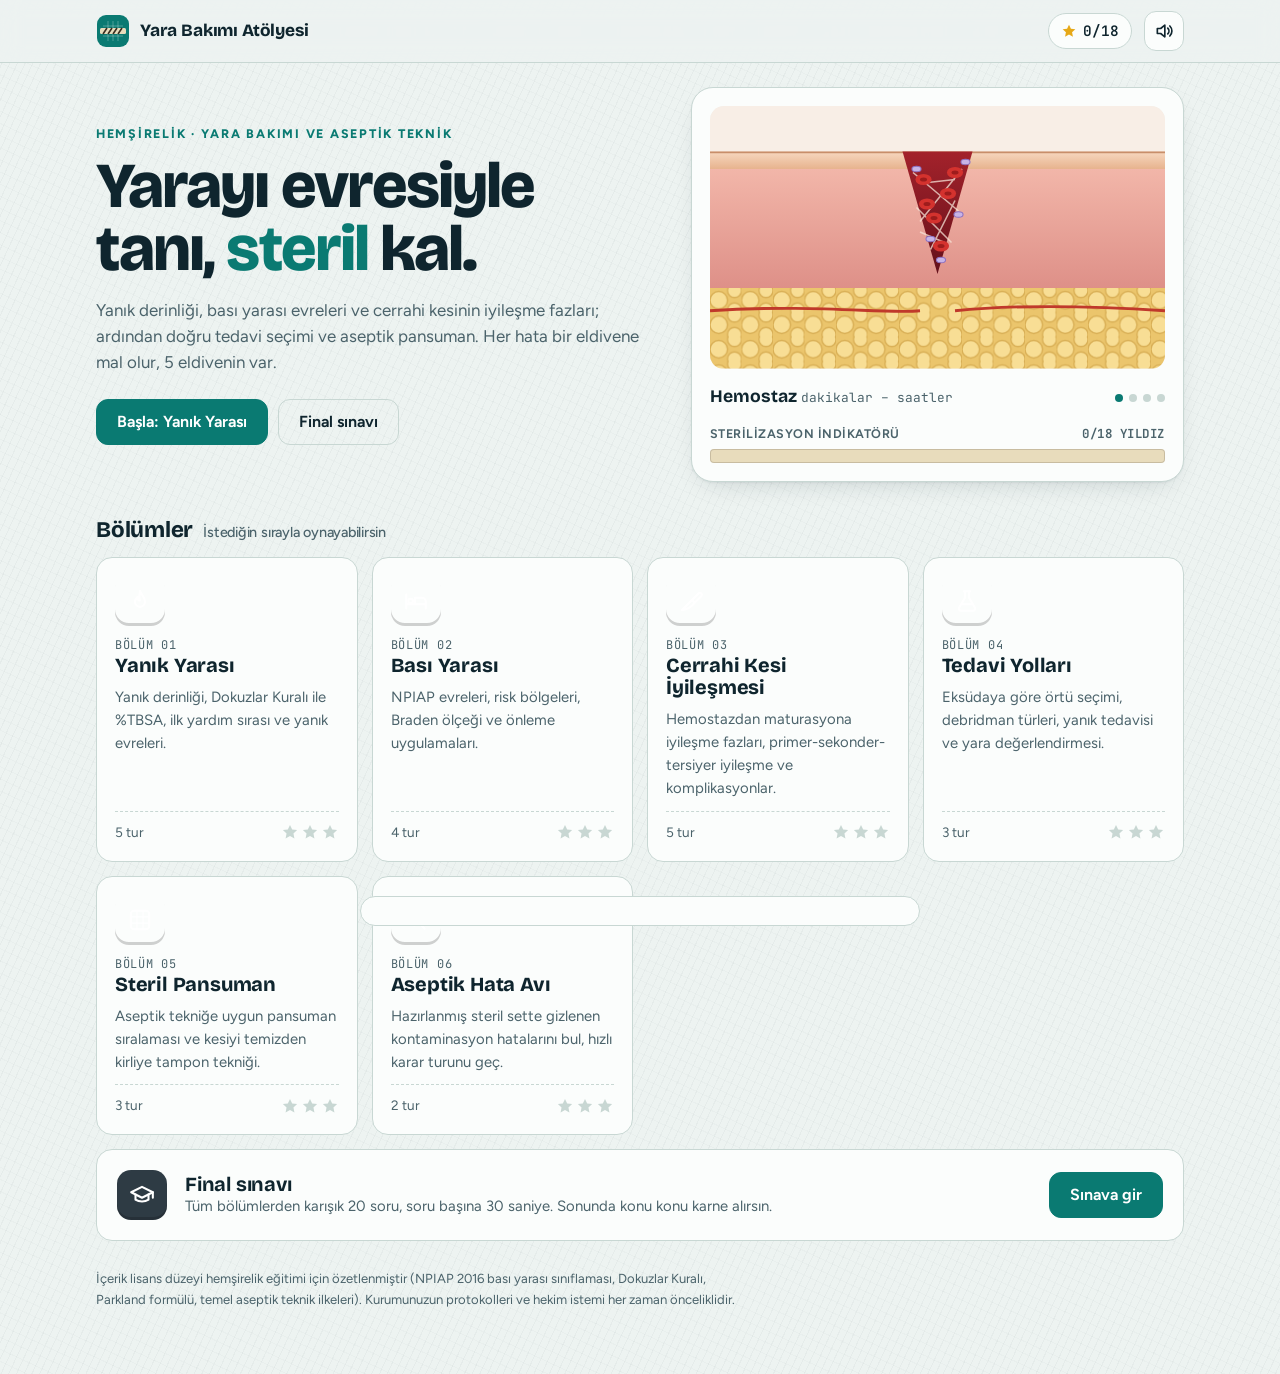
==== docs/index.html @ 8791f522 "Yara Bakımı Atölyesi v1: öğrenci eğitim oyunu Co-Authored-By: Claude Opus 5.5 <noreply@anthropic.com" ====
<!doctype html><html lang="tr"><head><meta charset="utf-8"><meta name="viewport" content="width=device-width,initial-scale=1,viewport-fit=cover">
<title>Yara Bakımı Atölyesi</title>
<meta name="claude:viewport-fit-sides" content="cover">
<meta name="description" content="Hemşirelik öğrencileri için yanık, bası yarası ve cerrahi kesi iyileşmesi, tedavi seçimi ve aseptik pansuman oyunu.">
<link rel="preconnect" href="https://fonts.googleapis.com">
<link rel="preconnect" href="https://fonts.gstatic.com" crossorigin>
<link rel="stylesheet" href="https://fonts.googleapis.com/css2?family=Bricolage+Grotesque:opsz,wght@12..96,500..800&family=Figtree:wght@400;500;600;700&family=JetBrains+Mono:wght@500;700&display=swap">
<style>
/* Yerleşim: steril örtü kâğıdı zemin; ilerleme = otoklav indikatör bandı (çizgiler sterilizasyonla koyulaşır).
   Menü = bölüm kartları ızgarası, oyun = tek sahne kartı + üstte HUD. */
:root{
  --paper:#EDF3F1; --paper-2:#E0E9E6; --card:#FBFDFC; --card-2:#F2F7F5;
  --ink:#0F252E; --ink-2:#4B636B; --line:#C8D7D3;
  --teal:#0A7A72; --teal-ink:#FFFFFF; --teal-soft:#D3EBE7;
  --tape:#E8DCBC; --tape-ink:#3A2E21;
  --wound:#C23E37; --wound-soft:#F8E0DD; --ok:#1F7F55; --ok-soft:#D7EFE3; --warn:#A86E07;
  --fig:#E3D2C5; --fig-line:#B39784;
  --shadow:0 1px 2px rgba(15,37,46,.06), 0 10px 28px -14px rgba(15,37,46,.22);
  --f-display:"Bricolage Grotesque","Segoe UI",system-ui,sans-serif;
  --f-body:"Figtree","Segoe UI",system-ui,sans-serif;
  --f-mono:"JetBrains Mono",ui-monospace,Consolas,monospace;
  --r:16px;
}
@media (prefers-color-scheme: dark){
  :root:not([data-theme="light"]){
    --paper:#0B161B; --paper-2:#0F1E24; --card:#13242B; --card-2:#182D35;
    --ink:#E4EFED; --ink-2:#97AFB0; --line:#273E45;
    --teal:#3CC0B1; --teal-ink:#05201C; --teal-soft:#123B38;
    --tape:#3B3427; --tape-ink:#EAD5A2;
    --wound:#F2675C; --wound-soft:#3A1F1E; --ok:#4FC98F; --ok-soft:#133429; --warn:#E9B14C;
    --fig:#3A4C52; --fig-line:#62797F;
    --shadow:0 1px 2px rgba(0,0,0,.3), 0 12px 30px -14px rgba(0,0,0,.65);
    color-scheme:dark;
  }
}
:root[data-theme="dark"]{
  --paper:#0B161B; --paper-2:#0F1E24; --card:#13242B; --card-2:#182D35;
  --ink:#E4EFED; --ink-2:#97AFB0; --line:#273E45;
  --teal:#3CC0B1; --teal-ink:#05201C; --teal-soft:#123B38;
  --tape:#3B3427; --tape-ink:#EAD5A2;
  --wound:#F2675C; --wound-soft:#3A1F1E; --ok:#4FC98F; --ok-soft:#133429; --warn:#E9B14C;
  --fig:#3A4C52; --fig-line:#62797F;
  --shadow:0 1px 2px rgba(0,0,0,.3), 0 12px 30px -14px rgba(0,0,0,.65);
  color-scheme:dark;
}
*,*::before,*::after{box-sizing:border-box}
html,body{min-height:100%}
body{
  margin:0; background:var(--paper); color:var(--ink);
  font:16px/1.55 var(--f-body);
  background-image:
    repeating-linear-gradient(115deg, color-mix(in oklab, var(--ink) 3.5%, transparent) 0 1px, transparent 1px 7px),
    repeating-linear-gradient(25deg, color-mix(in oklab, var(--ink) 2%, transparent) 0 1px, transparent 1px 11px);
  -webkit-font-smoothing:antialiased;
}
button{font:inherit;color:inherit}
:focus-visible{outline:3px solid var(--teal);outline-offset:2px;border-radius:8px}
h1,h2,h3{font-family:var(--f-display);text-wrap:balance;margin:0;line-height:1.1;letter-spacing:-.01em}
p{margin:0}
.mono{font-family:var(--f-mono);font-variant-numeric:tabular-nums}

/* ---------- üst çubuk ---------- */
.appbar{
  position:sticky; top:env(safe-area-inset-top,0px); z-index:50;
  background:color-mix(in oklab, var(--paper) 86%, transparent);
  backdrop-filter:blur(10px); -webkit-backdrop-filter:blur(10px);
  border-bottom:1px solid var(--line);
}
.appbar-in{max-width:1120px;margin:0 auto;display:flex;align-items:center;gap:12px;
  padding-block:10px;padding-left:max(16px,env(safe-area-inset-left,0px));padding-right:max(16px,env(safe-area-inset-right,0px))}
.brand{display:flex;align-items:center;gap:10px;background:none;border:0;cursor:pointer;padding:4px;margin-left:-4px}
.brand-mark{width:34px;height:34px;flex:none}
.brand b{white-space:nowrap;text-align:left;font-family:var(--f-display);font-size:1.08rem;font-weight:750;letter-spacing:-.01em}
.bar-sp{flex:1}
.pill{display:inline-flex;align-items:center;gap:6px;padding:6px 12px;border-radius:999px;background:var(--card);border:1px solid var(--line);font-weight:600;font-size:.9rem}
.pill svg{width:16px;height:16px}
.icon-btn{width:40px;height:40px;border-radius:12px;border:1px solid var(--line);background:var(--card);display:grid;place-items:center;cursor:pointer}
.icon-btn svg{width:20px;height:20px}
.icon-btn:hover{border-color:var(--teal)}

.wrap{max-width:1120px;margin:0 auto;padding-block:24px 64px;
  padding-left:max(16px,env(safe-area-inset-left,0px));padding-right:max(16px,env(safe-area-inset-right,0px))}
.enter{animation:enter .45s cubic-bezier(.2,.8,.2,1)}
@keyframes enter{from{opacity:.001;transform:translateY(10px)}to{opacity:1;transform:none}}

/* ---------- butonlar ---------- */
.btn{display:inline-flex;align-items:center;justify-content:center;gap:8px;min-height:46px;padding:0 20px;border-radius:12px;border:1px solid var(--line);
  background:var(--card);font-weight:650;cursor:pointer;transition:transform .15s, box-shadow .15s, background .15s;text-decoration:none}
.btn:hover{transform:translateY(-1px);box-shadow:var(--shadow)}
.btn:active{transform:translateY(1px)}
.btn.primary{background:var(--teal);border-color:var(--teal);color:var(--teal-ink)}
.btn.ghost{background:transparent}
.btn.small{min-height:36px;padding:0 14px;font-size:.9rem;border-radius:10px}
.btn[disabled]{opacity:.5;cursor:not-allowed;transform:none;box-shadow:none}

/* ---------- indikatör bant ---------- */
.tape{position:relative;height:14px;border-radius:4px;background:var(--tape);overflow:hidden;
  box-shadow:inset 0 0 0 1px color-mix(in oklab, var(--tape-ink) 18%, transparent)}
.tape>i{position:absolute;inset:0 auto 0 0;width:var(--p,0%);transition:width .6s cubic-bezier(.2,.8,.2,1);
  background:repeating-linear-gradient(-45deg,var(--tape-ink) 0 5px,transparent 5px 13px),var(--tape)}
.tape-label{display:flex;justify-content:space-between;gap:12px;font-size:.78rem;color:var(--ink-2);margin-bottom:6px;letter-spacing:.04em;text-transform:uppercase;font-weight:650}

/* ---------- menü ---------- */
.hero{display:grid;grid-template-columns:minmax(0,1.15fr) minmax(0,1fr);gap:28px;align-items:center;margin-bottom:36px}
.eyebrow{font-size:.78rem;letter-spacing:.14em;text-transform:uppercase;color:var(--teal);font-weight:750;margin-bottom:12px}
.hero h1{font-size:clamp(2.3rem,5.6vw,4rem);font-weight:800;letter-spacing:-.03em;line-height:.98}
.hero h1 em{font-style:normal;color:var(--teal)}
.lede{margin-top:16px;max-width:52ch;color:var(--ink-2);font-size:1.06rem}
.hero-cta{display:flex;flex-wrap:wrap;gap:10px;margin-top:24px}
.hero-panel{background:var(--card);border:1px solid var(--line);border-radius:22px;padding:18px;box-shadow:var(--shadow);display:grid;gap:14px;min-width:0}
.hero-art{position:relative;aspect-ratio:260/150;max-width:100%;border-radius:14px;overflow:hidden;background:var(--card-2)}
.hero-art svg{position:absolute;inset:0;width:100%;height:100%;transition:opacity .8s}
.hero-cap{display:flex;justify-content:space-between;align-items:baseline;gap:10px;font-size:.92rem}
.hero-cap b{font-family:var(--f-display);font-size:1.1rem}
.hero-cap span{color:var(--ink-2);font-family:var(--f-mono);font-size:.8rem}
.phase-dots{display:flex;gap:6px}
.phase-dots i{width:8px;height:8px;border-radius:50%;background:var(--line);transition:background .3s}
.phase-dots i.on{background:var(--teal)}

.sec-title{font-size:1.4rem;font-weight:750;margin:6px 0 14px;display:flex;align-items:baseline;gap:10px}
.sec-title small{font:500 .9rem var(--f-body);color:var(--ink-2)}
.levels{display:grid;grid-template-columns:repeat(auto-fill,minmax(260px,1fr));gap:14px}
.lvl{position:relative;text-align:left;display:grid;grid-template-rows:auto auto 1fr auto;gap:10px;padding:18px;border-radius:var(--r);
  background:var(--card);border:1px solid var(--line);cursor:pointer;transition:transform .2s, box-shadow .2s, border-color .2s;min-width:0}
.lvl:hover{transform:translateY(-3px);box-shadow:var(--shadow);border-color:color-mix(in oklab,var(--c) 55%,var(--line))}
.lvl-top{display:flex;align-items:center;justify-content:space-between;gap:10px}
.lvl-ic{width:50px;height:50px;border-radius:14px;background:var(--c);display:grid;place-items:center;color:#fff;
  box-shadow:inset 0 -3px 0 rgba(0,0,0,.18)}
.lvl-ic svg{width:26px;height:26px}
.lvl-num{font-family:var(--f-mono);font-size:.75rem;color:var(--ink-2);letter-spacing:.06em}
.lvl h3{font-size:1.25rem;font-weight:750}
.lvl p{color:var(--ink-2);font-size:.93rem}
.lvl-foot{display:flex;align-items:center;justify-content:space-between;gap:8px;padding-top:10px;border-top:1px dashed var(--line);font-size:.85rem;color:var(--ink-2)}
.stars{display:inline-flex;gap:2px}
.stars svg{width:18px;height:18px}
.star-on{fill:#E6A817}
.star-off{fill:var(--line)}
.done-tag{position:absolute;top:14px;right:14px;font-size:.7rem;font-weight:750;letter-spacing:.08em;text-transform:uppercase;color:var(--ok);background:var(--ok-soft);padding:3px 8px;border-radius:999px}
.final-card{margin-top:14px;display:grid;grid-template-columns:auto minmax(0,1fr) auto;gap:18px;align-items:center;padding:20px;border-radius:var(--r);
  background:var(--card);border:1px solid var(--line)}
.final-card h3{font-size:1.25rem}
.final-card p{color:var(--ink-2);font-size:.93rem}
.final-card .lvl-ic{--c:#2E3B44}
.foot-note{margin-top:28px;font-size:.82rem;color:var(--ink-2);max-width:80ch}

/* ---------- hatırlatma ---------- */
.intro-head{display:flex;gap:16px;align-items:center;margin-bottom:18px;flex-wrap:wrap}
.intro-head h1{font-size:clamp(1.8rem,4vw,2.6rem);font-weight:800;letter-spacing:-.02em}
.intro-head p{color:var(--ink-2)}
.refs{display:grid;grid-template-columns:repeat(auto-fill,minmax(280px,1fr));gap:14px}
.ref{background:var(--card);border:1px solid var(--line);border-radius:var(--r);padding:18px;min-width:0}
.ref h3{font-size:1.08rem;margin-bottom:10px}
.ref ul{margin:0;padding-left:18px;display:grid;gap:6px;font-size:.93rem}
.ref li::marker{color:var(--teal)}
.ref b{font-weight:700}
.ref-art{margin:-4px -4px 10px;border-radius:10px;background:var(--card-2);overflow:hidden}
.ref-art svg{display:block;width:100%;height:auto}
.sticky-cta{position:sticky;bottom:0;margin-top:20px;padding-block:14px calc(14px + env(safe-area-inset-bottom,0px));
  background:linear-gradient(transparent,var(--paper) 30%);display:flex;justify-content:flex-end;gap:10px;flex-wrap:wrap}

/* ---------- oyun HUD ---------- */
.play-head{display:grid;grid-template-columns:auto minmax(0,1fr) auto auto;gap:14px;align-items:center;margin-bottom:12px}
.ph-title{min-width:0}
.ph-title small{display:block;font-size:.78rem;color:var(--ink-2);font-weight:650;letter-spacing:.06em;text-transform:uppercase}
.ph-title b{font-family:var(--f-display);font-size:1.15rem;display:block;white-space:nowrap;overflow:hidden;text-overflow:ellipsis}
.lives{display:flex;gap:2px}
.lives svg{width:24px;height:24px;transition:transform .3s, opacity .3s}
.glove{fill:var(--teal-soft);stroke:var(--teal);stroke-width:1.4}
.lives .lost{opacity:.3;transform:scale(.8) rotate(-12deg)}
.lives .lost .glove{fill:var(--wound-soft);stroke:var(--wound)}
.lives.hit{animation:shake .45s}
.score{font-family:var(--f-mono);font-weight:700;font-size:1.05rem;background:var(--card);border:1px solid var(--line);border-radius:10px;padding:6px 10px;min-width:72px;text-align:right}
.streak{font-size:.72rem;color:var(--warn);font-weight:700;display:block;text-align:right;min-height:1em}

.stage{margin-top:14px;background:var(--card);border:1px solid var(--line);border-radius:22px;padding:clamp(16px,3vw,28px);box-shadow:var(--shadow);min-width:0}
.stage-h{display:flex;align-items:flex-start;justify-content:space-between;gap:12px;flex-wrap:wrap;margin-bottom:6px}
.stage h2{font-size:clamp(1.3rem,3vw,1.75rem);font-weight:750}
.round-type{font-size:.72rem;font-weight:750;letter-spacing:.1em;text-transform:uppercase;color:var(--teal);background:var(--teal-soft);padding:4px 10px;border-radius:999px;white-space:nowrap}
.prompt{color:var(--ink-2);margin-bottom:16px;max-width:70ch}
.how{font-size:.85rem;color:var(--ink-2);margin-bottom:12px;display:flex;align-items:center;gap:8px}
.how svg{width:16px;height:16px;flex:none}

/* eşleştirme */
.chip-tray{display:flex;flex-wrap:wrap;gap:8px;margin-bottom:18px;padding:12px;border-radius:14px;background:var(--card-2);border:1px dashed var(--line);min-height:62px}
.chip{touch-action:none;user-select:none;-webkit-user-select:none;cursor:grab;border:1.5px solid var(--line);background:var(--card);border-radius:999px;padding:9px 16px;font-weight:650;font-size:.95rem;
  box-shadow:0 2px 0 var(--line);transition:transform .15s,border-color .15s,box-shadow .15s}
.chip:hover{border-color:var(--teal)}
.chip.sel{border-color:var(--teal);background:var(--teal-soft);transform:translateY(-2px);box-shadow:0 4px 0 var(--teal)}
.chip.dragging{opacity:.35}
.drag-ghost{position:fixed;left:0;top:0;z-index:1000;pointer-events:none;box-shadow:0 18px 40px -12px rgba(0,0,0,.45)!important;opacity:.96}
.targets{display:grid;grid-template-columns:repeat(auto-fill,minmax(220px,1fr));gap:12px}
.targets.timeline{grid-template-columns:repeat(4,minmax(0,1fr));position:relative}
.target{position:relative;border:1.5px solid var(--line);border-radius:14px;background:var(--card-2);padding:10px;display:grid;gap:8px;align-content:start;transition:border-color .2s, box-shadow .2s, transform .2s;cursor:pointer;min-width:0}
.picking .target:not(.done){border-style:dashed;border-color:color-mix(in oklab,var(--teal) 60%,var(--line))}
.target.hover{border-color:var(--teal);box-shadow:0 0 0 4px var(--teal-soft);transform:scale(1.01)}
.target.done{border-color:var(--ok);background:color-mix(in oklab,var(--ok-soft) 55%,var(--card-2));cursor:default}
.t-art{border-radius:10px;overflow:hidden;background:var(--card)}
.t-art svg{display:block;width:100%;height:auto}
.t-time{font-family:var(--f-mono);font-size:.78rem;font-weight:700;color:var(--teal)}
.t-cap{font-size:.9rem;font-weight:600;line-height:1.35}
.slot{min-height:42px;border:1.5px dashed var(--line);border-radius:10px;display:grid;place-items:center;padding:6px;text-align:center}
.slot-ph{font-size:.8rem;color:var(--ink-2)}
.slot-fill{font-weight:750;color:var(--ok);animation:pop .4s}
.target.done .slot{border-style:solid;border-color:var(--ok);background:var(--card)}
.t-reveal{font-size:.83rem;color:var(--ink-2);animation:enter .4s}

/* sıralama */
.order-grid{display:grid;grid-template-columns:minmax(0,1fr) minmax(0,1fr);gap:20px;align-items:start}
.col-h{font-size:.8rem;letter-spacing:.1em;text-transform:uppercase;color:var(--ink-2);margin-bottom:10px;font-family:var(--f-body);font-weight:750;display:flex;justify-content:space-between}
.pool{display:grid;gap:8px}
.step{touch-action:none;user-select:none;-webkit-user-select:none;text-align:left;display:flex;gap:10px;align-items:center;padding:11px 14px;border-radius:12px;border:1.5px solid var(--line);
  background:var(--card-2);cursor:grab;font-size:.94rem;font-weight:550;transition:transform .2s,opacity .3s,border-color .2s,max-height .35s,padding .35s,margin .35s;max-height:140px}
.step:hover{border-color:var(--teal)}
.grip{width:10px;height:18px;flex:none;background:radial-gradient(circle,var(--ink-2) 1.2px,transparent 1.6px) 0 0/5px 6px;opacity:.6}
.step.used{opacity:0;max-height:0;padding-block:0;border-width:0;margin:-4px 0;overflow:hidden}
.step.trap{text-decoration:line-through;color:var(--wound);border-color:var(--wound);background:var(--wound-soft);cursor:not-allowed}
.step.hint{animation:pulseRing 1s 3}
.seq{position:relative;list-style:none;margin:0;padding:12px;border-radius:14px;border:1.5px dashed var(--line);background:var(--card-2);display:grid;gap:6px;max-height:640px;overflow:auto}
.seq.hover{border-color:var(--teal);box-shadow:0 0 0 4px var(--teal-soft)}
.seq-slot{display:flex;gap:10px;align-items:flex-start;padding:7px 10px;border-radius:10px;font-size:.88rem;color:var(--ink-2)}
.seq-slot .num{font-family:var(--f-mono);font-weight:700;font-size:.78rem;width:24px;height:24px;border-radius:7px;display:grid;place-items:center;background:var(--card);border:1px solid var(--line);flex:none}
.seq-slot.next{background:var(--card);outline:2px dashed var(--teal);outline-offset:-2px}
.seq-slot.filled{color:var(--ink);background:var(--card);animation:enter .35s}
.seq-slot.filled .num{background:var(--ok);border-color:var(--ok);color:#fff}

/* soru */
.q-card{display:grid;gap:14px;animation:enter .35s}
.q-label{font-family:var(--f-mono);font-size:.78rem;color:var(--ink-2);display:flex;justify-content:space-between;gap:10px}
.q-art{max-width:460px;border-radius:12px;overflow:hidden;background:var(--card-2)}
.q-art svg{display:block;width:100%;height:auto}
.q-text{font-size:clamp(1.12rem,2.4vw,1.35rem);font-weight:700;line-height:1.3;max-width:62ch}
.opts{display:grid;grid-template-columns:repeat(auto-fit,minmax(min(100%,300px),1fr));gap:10px}
.opt{display:flex;gap:12px;align-items:flex-start;text-align:left;padding:13px 14px;border-radius:12px;border:1.5px solid var(--line);background:var(--card-2);cursor:pointer;font-weight:550;transition:border-color .2s,background .2s,opacity .2s,transform .15s}
.opt:hover{border-color:var(--teal);transform:translateY(-1px)}
.opt-k{font-family:var(--f-mono);font-weight:700;font-size:.8rem;width:26px;height:26px;border-radius:8px;display:grid;place-items:center;background:var(--card);border:1px solid var(--line);flex:none}
.answered .opt{cursor:default;transform:none}
.answered .opt:not(.right):not(.wrong){opacity:.5}
.opt.right{border-color:var(--ok);background:var(--ok-soft)}
.opt.right .opt-k{background:var(--ok);border-color:var(--ok);color:#fff}
.opt.wrong{border-color:var(--wound);background:var(--wound-soft)}
.opt.wrong .opt-k{background:var(--wound);border-color:var(--wound);color:#fff}
.tf .opts{grid-template-columns:1fr 1fr}
.tf .opt{justify-content:center;align-items:center;font-size:1.1rem;font-weight:750;min-height:64px}
.tf .opt-k{display:none}
.tf .q-text{font-size:clamp(1.15rem,2.8vw,1.55rem);padding:22px;border-radius:16px;background:var(--card-2);border:1px solid var(--line)}
.why{display:flex;gap:12px;padding:14px 16px;border-radius:12px;background:var(--teal-soft);font-size:.95rem;animation:enter .35s}
.why.bad{background:var(--wound-soft)}
.why svg{width:22px;height:22px;flex:none;margin-top:1px}
.q-actions{display:flex;justify-content:flex-end}
.qtimer{height:6px;border-radius:3px;background:var(--line);overflow:hidden}
.qtimer>i{display:block;height:100%;width:100%;background:var(--teal);transform-origin:left;transition:transform linear}
.qtimer.low>i{background:var(--wound)}

/* yüzde hesabı */
.tbsa{display:grid;grid-template-columns:minmax(0,1.3fr) minmax(0,1fr);gap:20px;align-items:start}
.case{padding:16px;border-radius:14px;background:var(--card-2);border:1px solid var(--line);font-size:1rem}
.case b{font-family:var(--f-display)}
.bodies{display:flex;justify-content:center;gap:clamp(10px,4vw,40px)}
.body-v{display:grid;justify-items:center;gap:4px;font-size:.8rem;color:var(--ink-2);font-weight:650;flex:1;max-width:190px}
.body-v svg{width:100%;height:auto;overflow:visible}
.rg{fill:var(--fig);stroke:var(--fig-line);stroke-width:1;cursor:pointer;transition:fill .25s, filter .25s}
.rg:hover{filter:brightness(1.06)}
.rg.on{fill:url(#gBurn);stroke:#9E2B1D}
.rg.miss{stroke:var(--wound);stroke-width:2.4;stroke-dasharray:4 3}
.rg.extra{fill:url(#gHatch);stroke:var(--wound);stroke-width:2}
.rg:focus-visible{outline:none;stroke:var(--teal);stroke-width:3}
.side-l{font:600 9px var(--f-body);fill:var(--ink-2)}
.tbsa-total{display:block;font-family:var(--f-mono);font-weight:700;font-size:clamp(2.2rem,6vw,3.2rem);line-height:1;color:var(--wound)}
.nines{display:grid;grid-template-columns:1fr auto;gap:4px 14px;font-size:.88rem;margin-top:10px;padding:12px;border-radius:12px;border:1px solid var(--line)}
.nines span:nth-child(even){font-family:var(--f-mono);font-weight:700;text-align:right}
.tbsa-actions{display:flex;gap:8px;flex-wrap:wrap;margin-top:14px}

/* sahne / nokta avı */
.scene-wrap{display:grid;gap:12px}
.scene{border-radius:16px;overflow:hidden;border:1px solid var(--line);background:var(--card-2)}
.scene svg{display:block;width:100%;height:auto}
.counter{display:flex;align-items:center;gap:10px;font-weight:650}
.counter .mono{font-size:1.2rem}
.spot{cursor:pointer;outline:none}
.spot .hit{fill:rgba(255,255,255,0);stroke:transparent;stroke-width:3;transition:fill .2s, stroke .2s}
.spot:hover .hit,.spot:focus-visible .hit{fill:rgba(255,255,255,.14);stroke:rgba(255,255,255,.85);stroke-dasharray:6 5}
.spot.found .hit{fill:rgba(46,180,110,.18);stroke:#2EB46E;stroke-width:4;stroke-dasharray:none}
.spot.fine .hit{fill:rgba(255,255,255,.08);stroke:rgba(255,255,255,.7);stroke-dasharray:2 4}
.spot.checked{cursor:default}
.pin{fill:#fff;stroke:#0A7A72;stroke-width:3;transform-box:fill-box;transform-origin:center;animation:pinPulse 1.8s infinite}
.spot.found .pin{fill:#2EB46E;stroke:#fff;animation:none}
.spot.fine .pin{fill:#9AA7AB;stroke:#fff;animation:none}
.spot-lbl{font:700 13px var(--f-body);fill:#10262F;paint-order:stroke;stroke:#fff;stroke-width:4px;stroke-linejoin:round;text-anchor:middle;pointer-events:none}
.spot.found .spot-lbl{fill:#14633F}
@keyframes pinPulse{0%,100%{transform:scale(1)}50%{transform:scale(1.25)}}

/* tampon oyunu */
.swab{display:grid;grid-template-columns:minmax(0,340px) minmax(0,1fr);gap:22px;align-items:start}
.swab-svg{display:block;width:100%;height:auto;touch-action:none;cursor:crosshair;border-radius:18px;user-select:none;-webkit-user-select:none}
.sw-live{fill:none;stroke:#fff;stroke-width:16;stroke-linecap:round;stroke-linejoin:round;opacity:.75}
.sw-ok{fill:none;stroke:rgba(255,255,255,.35);stroke-width:24;stroke-linecap:round;stroke-linejoin:round}
.sw-bad{fill:none;stroke:#E2483C;stroke-width:12;stroke-linecap:round;opacity:.8;transition:opacity 1.2s}
.dirt circle{transition:opacity .6s, transform .6s;transform-box:fill-box;transform-origin:center}
.dirt circle.gone{opacity:0;transform:scale(.2)}
.checks{display:grid;gap:10px;margin:0;padding:0;list-style:none}
.checks li{display:flex;gap:12px;align-items:center;padding:12px 14px;border-radius:12px;background:var(--card-2);border:1px solid var(--line);font-weight:600}
.checks li .ck{width:26px;height:26px;border-radius:50%;border:2px solid var(--line);display:grid;place-items:center;flex:none;font-family:var(--f-mono);font-size:.75rem}
.checks li.ok{border-color:var(--ok)}
.checks li.ok .ck{background:var(--ok);border-color:var(--ok);color:#fff}
.gauzes{display:flex;flex-wrap:wrap;gap:6px;margin-top:12px;min-height:30px}
.gauzes i{width:24px;height:24px;border-radius:5px;background:repeating-linear-gradient(0deg,#fff 0 3px,#E8E8E8 3px 4px),#fff;border:1px solid #CFCFCF;animation:pop .35s}
.gauzes i.bad{background:repeating-linear-gradient(0deg,#F6D4D0 0 3px,#EDB5AE 3px 4px);border-color:#D88}
.rule-box{margin-top:14px;font-size:.88rem;color:var(--ink-2);padding:12px 14px;border-radius:12px;border:1px dashed var(--line)}

/* bildirim */
.toast{position:fixed;left:50%;bottom:calc(16px + env(safe-area-inset-bottom,0px));z-index:900;width:min(560px,calc(100% - 32px));
  transform:translate(-50%,140%);transition:transform .35s cubic-bezier(.2,.8,.2,1);display:flex;gap:12px;align-items:flex-start;
  padding:14px 14px 14px 16px;border-radius:16px;background:var(--card);border:1px solid var(--line);box-shadow:0 20px 50px -18px rgba(0,0,0,.45)}
.toast.show{transform:translate(-50%,0)}
.toast-ic{width:30px;height:30px;border-radius:50%;display:grid;place-items:center;font-weight:800;flex:none;background:var(--teal-soft);color:var(--teal)}
.toast.ok .toast-ic{background:var(--ok);color:#fff}
.toast.bad .toast-ic{background:var(--wound);color:#fff}
.toast.bad{border-color:color-mix(in oklab,var(--wound) 50%,var(--line))}
.toast.ok{border-color:color-mix(in oklab,var(--ok) 50%,var(--line))}
.toast-body{flex:1;min-width:0;font-size:.93rem}
.toast-body strong{display:block;font-family:var(--f-display);font-size:1.02rem;margin-bottom:2px}
.toast-x{background:none;border:0;font-size:1.4rem;line-height:1;cursor:pointer;color:var(--ink-2);padding:2px 6px}

/* katmanlar */
.overlay{position:fixed;inset:0;z-index:800;display:grid;place-items:center;padding:16px;background:color-mix(in oklab,var(--paper) 55%,transparent);backdrop-filter:blur(6px);-webkit-backdrop-filter:blur(6px);animation:fade .3s}
.ov-card{width:min(420px,100%);background:var(--card);border:1px solid var(--line);border-radius:22px;padding:28px;text-align:center;box-shadow:var(--shadow);display:grid;gap:10px;justify-items:center}
.ov-card h3{font-size:1.5rem}
.ov-card p{color:var(--ink-2)}
.ov-check{width:64px;height:64px;border-radius:50%;background:var(--ok);display:grid;place-items:center;color:#fff}
.ov-check svg{width:34px;height:34px}
.result{max-width:640px;margin:20px auto;text-align:center;display:grid;gap:16px;justify-items:center}
.result h1{font-size:clamp(2rem,5vw,2.8rem);font-weight:800}
.big-stars{display:flex;gap:10px}
.big-stars svg{width:clamp(48px,12vw,72px);height:auto}
.big-stars svg{animation:starIn .6s cubic-bezier(.2,1.6,.4,1) both}
.big-stars svg:nth-child(2){animation-delay:.18s}
.big-stars svg:nth-child(3){animation-delay:.36s}
.stats{display:grid;grid-template-columns:repeat(4,minmax(0,1fr));gap:10px;width:100%}
.stat{background:var(--card);border:1px solid var(--line);border-radius:14px;padding:14px 10px}
.stat b{display:block;font-family:var(--f-mono);font-size:1.45rem;font-variant-numeric:tabular-nums}
.stat span{font-size:.78rem;color:var(--ink-2);text-transform:uppercase;letter-spacing:.06em;font-weight:650}
.res-actions{display:flex;flex-wrap:wrap;gap:10px;justify-content:center}
.karne{width:100%;display:grid;gap:10px;text-align:left;background:var(--card);border:1px solid var(--line);border-radius:16px;padding:18px}
.karne-row{display:grid;grid-template-columns:minmax(0,150px) minmax(0,1fr) auto;gap:12px;align-items:center;font-size:.92rem}
.karne-row .mono{font-weight:700}
.fail-art svg{width:120px;height:120px}

.floater{position:fixed;z-index:950;pointer-events:none;font-family:var(--f-mono);font-weight:800;color:var(--ok);font-size:1.1rem;animation:floatUp .9s ease-out forwards;text-shadow:0 1px 0 var(--card)}
#fx{position:fixed;inset:0;width:100%;height:100%;pointer-events:none;z-index:990}

/* çizim animasyonları */
.drift{animation:drift 3.4s ease-in-out infinite alternate;transform-box:fill-box;transform-origin:center}
.wobble{animation:wobble 2.6s ease-in-out infinite;transform-box:fill-box;transform-origin:center}
.pulse{animation:pulseOp 2.4s ease-in-out infinite}
.creep{animation:creep 3.2s ease-in-out infinite alternate;transform-box:fill-box}
.creep.r{transform-origin:right}
.creep.l{transform-origin:left}
.smoke{animation:smoke 3s ease-in-out infinite;opacity:.5}
.lbl text{font:650 9px var(--f-body);fill:#2B1C16;paint-order:stroke;stroke:rgba(255,248,240,.8);stroke-width:2.6px;stroke-linejoin:round;text-anchor:end}
.depth-t{font:700 8.5px var(--f-mono);fill:#B3261E}

.shake{animation:shake .45s}
@keyframes shake{0%,100%{transform:translateX(0)}20%{transform:translateX(-7px)}40%{transform:translateX(6px)}60%{transform:translateX(-4px)}80%{transform:translateX(3px)}}
@keyframes pop{0%{transform:scale(.6);opacity:0}70%{transform:scale(1.08)}100%{transform:scale(1);opacity:1}}
@keyframes fade{from{opacity:0}to{opacity:1}}
@keyframes floatUp{from{transform:translate(-50%,0);opacity:1}to{transform:translate(-50%,-46px);opacity:0}}
@keyframes starIn{from{transform:scale(0) rotate(-40deg);opacity:0}to{transform:none;opacity:1}}
@keyframes drift{from{transform:translate(-3px,-2px)}to{transform:translate(4px,3px)}}
@keyframes wobble{0%,100%{transform:translate(0,0) scale(1)}33%{transform:translate(3px,-2px) scale(1.06)}66%{transform:translate(-2px,2px) scale(.96)}}
@keyframes pulseOp{0%,100%{opacity:.35}50%{opacity:.75}}
@keyframes creep{from{transform:scaleX(.55)}to{transform:scaleX(1)}}
@keyframes smoke{0%{transform:translateY(0);opacity:0}30%{opacity:.5}100%{transform:translateY(-14px);opacity:0}}
@keyframes pulseRing{0%,100%{box-shadow:0 0 0 0 var(--teal-soft);border-color:var(--teal)}50%{box-shadow:0 0 0 8px var(--teal-soft)}}

@media (max-width:820px){
  .hero{grid-template-columns:minmax(0,1fr)}
  .order-grid,.tbsa,.swab{grid-template-columns:minmax(0,1fr)}
  .targets.timeline{grid-template-columns:repeat(2,minmax(0,1fr))}
  .final-card{grid-template-columns:auto minmax(0,1fr)}
  .final-card .btn{grid-column:1/-1}
  .stats{grid-template-columns:repeat(2,minmax(0,1fr))}
  .swab-svg{max-width:340px;margin:0 auto}
}
@media (max-width:520px){
  .play-head{grid-template-columns:auto minmax(0,1fr) auto}
  .play-head .lives{grid-column:1/-1;grid-row:2;justify-content:center}
  .targets{grid-template-columns:minmax(0,1fr) minmax(0,1fr)}
  .targets.timeline{grid-template-columns:minmax(0,1fr) minmax(0,1fr)}
  .t-cap{font-size:.82rem}
  .chip{padding:8px 12px;font-size:.88rem}
  .brand b{font-size:.98rem}
  .karne-row{grid-template-columns:minmax(0,1fr) auto}
  .karne-row .tape{grid-column:1/-1;grid-row:2}
}
@media (prefers-reduced-motion: reduce){
  *,*::before,*::after{animation-duration:.001ms!important;animation-iteration-count:1!important;transition-duration:.001ms!important}
}
</style>
</head><body>
<svg width="0" height="0" style="position:absolute" aria-hidden="true" focusable="false">
  <defs>
    <linearGradient id="gBurn" x1="0" y1="0" x2="0" y2="1">
      <stop offset="0" stop-color="#F8A23E"/><stop offset=".55" stop-color="#E4552F"/><stop offset="1" stop-color="#B42F1F"/>
    </linearGradient>
    <pattern id="gHatch" width="6" height="6" patternUnits="userSpaceOnUse" patternTransform="rotate(45)">
      <rect width="6" height="6" fill="#F3D1CC"/><path d="M0 0v6" stroke="#C23E37" stroke-width="2"/>
    </pattern>
  </defs>
</svg>
<header class="appbar">
  <div class="appbar-in">
    <button class="brand" id="homeBtn" type="button" aria-label="Ana menü">
      <svg class="brand-mark" viewBox="0 0 34 34" aria-hidden="true">
        <rect x="1" y="1" width="32" height="32" rx="9" fill="#0A7A72"/>
        <path d="M7 12h20M7 17h20M7 22h20M12 7v20M17 7v20M22 7v20" stroke="#fff" stroke-opacity=".28" stroke-width="1"/>
        <rect x="4" y="14" width="26" height="6" rx="1.5" fill="#E8DCBC"/>
        <path d="M7 20l4-6M12 20l4-6M17 20l4-6M22 20l4-6" stroke="#3A2E21" stroke-width="1.6"/>
      </svg>
      <b>Yara Bakımı Atölyesi</b>
    </button>
    <span class="bar-sp"></span>
    <span class="pill" id="starPill" title="Toplam yıldız"></span>
    <button class="icon-btn" id="soundBtn" type="button" aria-label="Sesi kapat"></button>
  </div>
</header>
<div id="app"></div>
<div id="toast" class="toast" role="status" aria-live="polite"></div>
<canvas id="fx" aria-hidden="true"></canvas>
<script>
/* ================= yardımcılar ================= */
const $ = (s, r = document) => r.querySelector(s);
const $$ = (s, r = document) => [...r.querySelectorAll(s)];
const NS = 'http://www.w3.org/2000/svg';
function h(tag, attrs, ...kids) {
  const el = document.createElement(tag);
  for (const [k, v] of Object.entries(attrs || {})) {
    if (v == null || v === false) continue;
    if (k === 'class') el.className = v;
    else if (k === 'html') el.innerHTML = v;
    else if (k.startsWith('on') && typeof v === 'function') el.addEventListener(k.slice(2).toLowerCase(), v);
    else if (k === 'style' && typeof v === 'object') Object.assign(el.style, v);
    else el.setAttribute(k, v === true ? '' : v);
  }
  for (const kid of kids.flat(Infinity)) {
    if (kid == null || kid === false) continue;
    el.append(kid.nodeType ? kid : document.createTextNode(String(kid)));
  }
  return el;
}
const shuffle = (a) => { a = [...a]; for (let i = a.length - 1; i > 0; i--) { const j = (Math.random() * (i + 1)) | 0; [a[i], a[j]] = [a[j], a[i]]; } return a; };
const fmt = (n) => n.toLocaleString('tr-TR', { maximumFractionDigits: 1 });
const reduceMotion = (() => { try { return matchMedia('(prefers-reduced-motion: reduce)').matches; } catch (e) { return false; } })();
const cssVar = (v) => getComputedStyle(document.documentElement).getPropertyValue(v).trim();
let _uid = 0; const uid = (p) => p + (++_uid);

const ICON = {
  check: '<svg viewBox="0 0 24 24" fill="none" stroke="currentColor" stroke-width="3" stroke-linecap="round" stroke-linejoin="round"><path d="M5 12.5l4.5 4.5L19 7.5"/></svg>',
  info: '<svg viewBox="0 0 24 24" fill="none" stroke="currentColor" stroke-width="2" stroke-linecap="round"><circle cx="12" cy="12" r="9"/><path d="M12 11v6M12 7.5v.5"/></svg>',
  back: '<svg viewBox="0 0 24 24" fill="none" stroke="currentColor" stroke-width="2.2" stroke-linecap="round" stroke-linejoin="round"><path d="M15 5l-7 7 7 7"/></svg>',
  hand: '<svg viewBox="0 0 24 24" fill="none" stroke="currentColor" stroke-width="1.8" stroke-linecap="round" stroke-linejoin="round"><path d="M9 11V5a1.5 1.5 0 0 1 3 0v5M12 10V4a1.5 1.5 0 0 1 3 0v6M15 10V6a1.5 1.5 0 0 1 3 0v7c0 4-2.5 7-6 7-2.5 0-4-1-5.5-3L4 13a1.5 1.5 0 0 1 2.3-2L9 13.5"/></svg>',
  soundOn: '<svg viewBox="0 0 24 24" fill="none" stroke="currentColor" stroke-width="2" stroke-linecap="round" stroke-linejoin="round"><path d="M4 9v6h4l5 4V5L8 9z"/><path d="M16.5 8.5a5 5 0 0 1 0 7M19 6a8.5 8.5 0 0 1 0 12"/></svg>',
  soundOff: '<svg viewBox="0 0 24 24" fill="none" stroke="currentColor" stroke-width="2" stroke-linecap="round" stroke-linejoin="round"><path d="M4 9v6h4l5 4V5L8 9z"/><path d="M17 9l5 6M22 9l-5 6"/></svg>',
  star: (on) => `<svg viewBox="0 0 24 24" aria-hidden="true"><path class="${on ? 'star-on' : 'star-off'}" d="M12 2.5l2.9 6.1 6.6.8-4.9 4.6 1.3 6.6L12 17.3 6.1 20.6l1.3-6.6L2.5 9.4l6.6-.8z"/></svg>`,
  glove: '<svg viewBox="0 0 24 24" aria-hidden="true"><path class="glove" d="M7.2 21.5v-5.2L4.3 12.4a1.5 1.5 0 0 1 2.3-1.9l1.8 2V4.6a1.3 1.3 0 0 1 2.6 0V10V3.3a1.3 1.3 0 0 1 2.6 0V10V4.2a1.3 1.3 0 0 1 2.6 0v6.3V6.4a1.3 1.3 0 0 1 2.6 0v8.8c0 3.6-2.3 6.3-5.6 6.3z"/></svg>',
  bulb: '<svg viewBox="0 0 24 24" fill="none" stroke="currentColor" stroke-width="2" stroke-linecap="round" stroke-linejoin="round"><path d="M9 18h6M10 21h4M12 3a6 6 0 0 0-3.5 10.9c.6.5 1 1.2 1 2.1h5c0-.9.4-1.6 1-2.1A6 6 0 0 0 12 3z"/></svg>',
};
const starsHTML = (n, max = 3) => Array.from({ length: max }, (_, i) => ICON.star(i < n)).join('');

/* ================= kayıt ================= */
const STORE_KEY = 'yara-bakimi-atolyesi-v1';
const Store = {
  data: { levels: {}, final: null, sound: true },
  load() { try { const d = JSON.parse(localStorage.getItem(STORE_KEY) || 'null'); if (d) this.data = { ...this.data, ...d, levels: d.levels || {} }; } catch (e) { } },
  save() { try { localStorage.setItem(STORE_KEY, JSON.stringify(this.data)); } catch (e) { } },
};

/* ================= ses ================= */
const Sound = {
  ctx: null,
  ensure() {
    if (!this.ctx) { try { this.ctx = new (window.AudioContext || window.webkitAudioContext)(); } catch (e) { return null; } }
    if (this.ctx.state === 'suspended') this.ctx.resume().catch(() => { });
    return this.ctx;
  },
  tone(freq, dur = 0.12, type = 'sine', when = 0, vol = 0.1) {
    if (!Store.data.sound) return;
    const c = this.ensure(); if (!c) return;
    const t = c.currentTime + when, o = c.createOscillator(), g = c.createGain();
    o.type = type; o.frequency.setValueAtTime(freq, t);
    g.gain.setValueAtTime(0.0001, t); g.gain.exponentialRampToValueAtTime(vol, t + 0.012); g.gain.exponentialRampToValueAtTime(0.0001, t + dur);
    o.connect(g).connect(c.destination); o.start(t); o.stop(t + dur + 0.03);
  },
  ok() { this.tone(660, 0.1, 'triangle'); this.tone(990, 0.18, 'triangle', 0.08); },
  bad() { this.tone(196, 0.22, 'sawtooth', 0, 0.05); this.tone(147, 0.28, 'sawtooth', 0.07, 0.045); },
  tap() { this.tone(540, 0.05, 'sine', 0, 0.04); },
  win() { [523, 659, 784, 1046].forEach((f, i) => this.tone(f, 0.2, 'triangle', i * 0.09, 0.09)); },
};

/* ================= efektler ================= */
const FX = {
  cv: null, ctx: null, parts: [], raf: 0,
  init() {
    this.cv = $('#fx'); this.ctx = this.cv.getContext('2d');
    const rs = () => { const d = window.devicePixelRatio || 1; this.cv.width = innerWidth * d; this.cv.height = innerHeight * d; this.ctx.setTransform(d, 0, 0, d, 0, 0); };
    rs(); addEventListener('resize', rs);
  },
  burst(x, y, n = 22) {
    if (reduceMotion || !this.ctx) return;
    const cols = [cssVar('--teal'), '#E6A817', cssVar('--ok'), '#F3EEE3', '#E4552F'];
    for (let i = 0; i < n; i++) {
      const a = Math.random() * Math.PI * 2, s = 2 + Math.random() * 5;
      this.parts.push({ x, y, vx: Math.cos(a) * s, vy: Math.sin(a) * s - 3, r: 2 + Math.random() * 4, c: cols[i % cols.length], life: 1, rot: Math.random() * 6, vr: (Math.random() - 0.5) * 0.3, sq: Math.random() < 0.55 });
    }
    if (!this.raf) this.raf = requestAnimationFrame(() => this.loop());
  },
  rain() { for (let i = 0; i < 6; i++) setTimeout(() => this.burst(Math.random() * innerWidth, innerHeight * (0.1 + Math.random() * 0.3), 34), i * 130); },
  loop() {
    const c = this.ctx; c.clearRect(0, 0, innerWidth, innerHeight);
    this.parts = this.parts.filter((p) => p.life > 0 && p.y < innerHeight + 40);
    for (const p of this.parts) {
      p.vy += 0.17; p.vx *= 0.99; p.x += p.vx; p.y += p.vy; p.rot += p.vr; p.life -= 0.011;
      c.globalAlpha = Math.max(0, p.life); c.fillStyle = p.c; c.save(); c.translate(p.x, p.y); c.rotate(p.rot);
      if (p.sq) c.fillRect(-p.r, -p.r / 2, p.r * 2, p.r); else { c.beginPath(); c.arc(0, 0, p.r / 1.4, 0, 7); c.fill(); }
      c.restore();
    }
    c.globalAlpha = 1;
    this.raf = this.parts.length ? requestAnimationFrame(() => this.loop()) : 0;
  },
};
function shake(el) { if (!el) return; el.classList.remove('shake'); void el.getBoundingClientRect(); el.classList.add('shake'); setTimeout(() => el.classList.remove('shake'), 500); }
function floatText(el, text) {
  if (!el) return; const r = el.getBoundingClientRect();
  const f = h('div', { class: 'floater', style: { left: r.left + r.width / 2 + 'px', top: r.top + 4 + 'px' } }, text);
  document.body.append(f); setTimeout(() => f.remove(), 950);
}
function toast(kind, title, text, ms = 5600) {
  const t = $('#toast');
  t.className = 'toast ' + kind; t.innerHTML = '';
  t.append(
    h('div', { class: 'toast-ic', 'aria-hidden': 'true' }, kind === 'ok' ? '✓' : kind === 'bad' ? '!' : 'i'),
    h('div', { class: 'toast-body' }, h('strong', {}, title), text ? h('p', {}, text) : null),
    h('button', { class: 'toast-x', type: 'button', 'aria-label': 'Kapat', onclick: () => t.classList.remove('show') }, '×'),
  );
  requestAnimationFrame(() => t.classList.add('show'));
  clearTimeout(toast._t); toast._t = setTimeout(() => t.classList.remove('show'), ms);
}
const hideToast = () => { clearTimeout(toast._t); $('#toast').classList.remove('show'); };

/* ================= sürükle-bırak + dokun ================= */
let _hoverEl = null;
function setHover(under) {
  const t = under ? under.closest('.droppable') : null;
  if (t === _hoverEl) return;
  if (_hoverEl) _hoverEl.classList.remove('hover');
  _hoverEl = t; if (t) t.classList.add('hover');
}
function enableDrag(el, { onTap, onDrop }) {
  let sx = 0, sy = 0, ghost = null, pid = null, moved = false, ox = 0, oy = 0;
  el.addEventListener('pointerdown', (e) => {
    if (e.button !== 0 || el.disabled) return;
    sx = e.clientX; sy = e.clientY; moved = false; pid = e.pointerId;
    try { el.setPointerCapture(pid); } catch (err) { }
  });
  el.addEventListener('pointermove', (e) => {
    if (e.pointerId !== pid) return;
    if (!moved && Math.hypot(e.clientX - sx, e.clientY - sy) > 8) {
      moved = true; const r = el.getBoundingClientRect(); ox = sx - r.left; oy = sy - r.top;
      ghost = el.cloneNode(true); ghost.classList.add('drag-ghost'); ghost.classList.remove('sel'); ghost.style.width = r.width + 'px';
      document.body.append(ghost); el.classList.add('dragging');
    }
    if (moved) {
      ghost.style.transform = `translate(${e.clientX - ox}px, ${e.clientY - oy}px) rotate(-2deg)`;
      setHover(document.elementFromPoint(e.clientX, e.clientY));
    }
  });
  const end = (e) => {
    if (e.pointerId !== pid) return; pid = null;
    if (moved) {
      const under = document.elementFromPoint(e.clientX, e.clientY);
      ghost && ghost.remove(); ghost = null; el.classList.remove('dragging'); setHover(null);
      if (e.type === 'pointerup') onDrop(under);
    } else if (e.type === 'pointerup') onTap();
  };
  el.addEventListener('pointerup', end); el.addEventListener('pointercancel', end);
  el.addEventListener('keydown', (e) => { if (e.key === 'Enter' || e.key === ' ') { e.preventDefault(); onTap(); } });
}
function onActivate(el, fn) {
  el.addEventListener('click', fn);
  el.addEventListener('keydown', (e) => { if (e.key === 'Enter' || e.key === ' ') { e.preventDefault(); fn(e); } });
}

/* ================= ekran yönetimi ================= */
let current = { screen: 'menu' };
let activeRun = null;
function swap(node) {
  hideToast();
  $$('.overlay').forEach((o) => o.remove());
  const app = $('#app'); app.replaceChildren(node);
  node.classList.add('enter');
  window.scrollTo(0, 0);
}
function stopRun() { if (activeRun) activeRun.dead = true; activeRun = null; }
function updateBar() {
  const total = LEVELS.reduce((s, l) => s + ((Store.data.levels[l.id] || {}).stars || 0), 0);
  $('#starPill').innerHTML = ICON.star(true) + `<span class="mono">${total}/${LEVELS.length * 3}</span>`;
  const sb = $('#soundBtn');
  sb.innerHTML = Store.data.sound ? ICON.soundOn : ICON.soundOff;
  sb.setAttribute('aria-label', Store.data.sound ? 'Sesi kapat' : 'Sesi aç');
}
function tape(p, label, right) {
  return h('div', {},
    label ? h('div', { class: 'tape-label' }, h('span', {}, label), right ? h('span', { class: 'mono' }, right) : null) : null,
    h('div', { class: 'tape', role: 'progressbar', 'aria-valuemin': '0', 'aria-valuemax': '100', 'aria-valuenow': String(Math.round(p)) }, h('i', { style: { '--p': p + '%' } })));
}

/* ================= menü ================= */
function renderMenu() {
  stopRun(); current = { screen: 'menu' };
  const total = LEVELS.reduce((s, l) => s + ((Store.data.levels[l.id] || {}).stars || 0), 0);
  const max = LEVELS.length * 3;
  const next = LEVELS.find((l) => !(Store.data.levels[l.id] || {}).stars) || LEVELS[0];
  const fin = Store.data.final;

  const hero = h('section', { class: 'hero' },
    h('div', { class: 'hero-text' },
      h('p', { class: 'eyebrow' }, 'Hemşirelik · Yara bakımı ve aseptik teknik'),
      h('h1', { html: 'Yarayı evresiyle tanı, <em>steril</em> kal.' }),
      h('p', { class: 'lede' }, 'Yanık derinliği, bası yarası evreleri ve cerrahi kesinin iyileşme fazları; ardından doğru tedavi seçimi ve aseptik pansuman. Her hata bir eldivene mal olur, 5 eldivenin var.'),
      h('div', { class: 'hero-cta' },
        h('button', { class: 'btn primary', type: 'button', onclick: () => renderIntro(next) }, total ? `Devam et: ${next.title}` : 'Başla: ' + next.title),
        h('button', { class: 'btn ghost', type: 'button', onclick: renderFinalIntro }, 'Final sınavı'))),
    heroPanel(total, max));

  const cards = h('div', { class: 'levels' }, LEVELS.map((l, i) => {
    const rec = Store.data.levels[l.id] || {};
    return h('button', { class: 'lvl', type: 'button', style: { '--c': l.color }, onclick: () => renderIntro(l), 'aria-label': `Bölüm ${i + 1}: ${l.title}` },
      rec.stars ? h('span', { class: 'done-tag' }, 'Tamamlandı') : null,
      h('div', { class: 'lvl-top' }, h('div', { class: 'lvl-ic', html: LEVEL_ICONS[l.icon] })),
      h('div', {}, h('div', { class: 'lvl-num' }, `BÖLÜM ${String(i + 1).padStart(2, '0')}`), h('h3', {}, l.title)),
      h('p', {}, l.short),
      h('div', { class: 'lvl-foot' },
        h('span', {}, `${l.rounds.length} tur`, rec.score ? ` · rekor ${rec.score}` : ''),
        h('span', { class: 'stars', html: starsHTML(rec.stars || 0) })));
  }));

  const finalCard = h('div', { class: 'final-card' },
    h('div', { class: 'lvl-ic', html: LEVEL_ICONS.cap }),
    h('div', {}, h('h3', {}, 'Final sınavı'), h('p', {}, fin ? `En iyi sonucun: ${fin.correct}/${fin.total} doğru · ${fin.grade}` : 'Tüm bölümlerden karışık 20 soru, soru başına 30 saniye. Sonunda konu konu karne alırsın.')),
    h('button', { class: 'btn primary', type: 'button', onclick: renderFinalIntro }, 'Sınava gir'));

  swap(h('main', { class: 'wrap' }, hero,
    h('h2', { class: 'sec-title' }, 'Bölümler', h('small', {}, 'İstediğin sırayla oynayabilirsin')),
    cards, finalCard,
    h('p', { class: 'foot-note' }, 'İçerik lisans düzeyi hemşirelik eğitimi için özetlenmiştir (NPIAP 2016 bası yarası sınıflaması, Dokuzlar Kuralı, Parkland formülü, temel aseptik teknik ilkeleri). Kurumunuzun protokolleri ve hekim istemi her zaman önceliklidir.')));
}

function heroPanel(total, max) {
  const phases = [['hemo', 'Hemostaz', 'dakikalar – saatler'], ['infl', 'İnflamasyon', '0 – 4/6. gün'], ['prol', 'Proliferasyon', '4 – 21. gün'], ['mat', 'Maturasyon', '21. gün – 1-2 yıl']];
  const art = h('div', { class: 'hero-art', role: 'img', 'aria-label': 'Cerrahi kesinin iyileşme fazları animasyonu' });
  phases.forEach(([k], i) => { const d = h('div', { html: phaseArt(k) }).firstElementChild; d.style.opacity = i === 0 ? 1 : 0; art.append(d); });
  const capName = h('b', {}, phases[0][1]); const capTime = h('span', {}, phases[0][2]);
  const dots = h('div', { class: 'phase-dots' }, phases.map((_, i) => h('i', { class: i === 0 ? 'on' : '' })));
  let idx = 0;
  if (!reduceMotion) {
    const tick = () => {
      if (!art.isConnected) return;
      const svgs = $$('svg', art); svgs[idx].style.opacity = 0; idx = (idx + 1) % phases.length; svgs[idx].style.opacity = 1;
      capName.textContent = phases[idx][1]; capTime.textContent = phases[idx][2];
      $$('i', dots).forEach((d, i) => d.classList.toggle('on', i === idx));
      setTimeout(tick, 3000);
    };
    setTimeout(tick, 3000);
  }
  return h('div', { class: 'hero-panel' }, art,
    h('div', { class: 'hero-cap' }, h('div', {}, capName, ' ', capTime), dots),
    tape(max ? (total / max) * 100 : 0, 'Sterilizasyon indikatörü', `${total}/${max} yıldız`));
}

/* ================= hatırlatma ================= */
function renderIntro(level) {
  stopRun(); current = { screen: 'intro', id: level.id };
  const idx = LEVELS.indexOf(level);
  swap(h('main', { class: 'wrap' },
    h('div', { class: 'intro-head' },
      h('button', { class: 'icon-btn', type: 'button', 'aria-label': 'Bölümlere dön', html: ICON.back, onclick: renderMenu }),
      h('div', { class: 'lvl-ic', style: { '--c': level.color }, html: LEVEL_ICONS[level.icon] }),
      h('div', {}, h('p', { class: 'eyebrow', style: { marginBottom: '4px' } }, `Bölüm ${idx + 1} · Hatırlatma kartları`), h('h1', {}, level.title))),
    h('p', { class: 'prompt' }, 'Oyuna başlamadan önce kısa bir tekrar. Kartları okuduktan sonra turlara geç; her turdaki yanlışta kısa açıklama göreceksin.'),
    h('div', { class: 'refs' }, level.ref.map((r) => h('article', { class: 'ref' },
      r.art ? h('div', { class: 'ref-art', html: r.art() }) : null,
      h('h3', {}, r.t),
      h('ul', {}, r.b.map((li) => h('li', { html: li })))))),
    h('div', { class: 'sticky-cta' },
      h('button', { class: 'btn ghost', type: 'button', onclick: renderMenu }, 'Bölümler'),
      h('button', { class: 'btn primary', type: 'button', onclick: () => { Sound.ensure(); startRun(level); } }, `Oyuna başla · ${level.rounds.length} tur`))));
}

/* ================= oyun akışı ================= */
const MAX_LIVES = 5;
const TYPE_LABEL = { match: 'Eşleştir', order: 'Sırala', quiz: 'Vaka sorusu', tf: 'Doğru mu?', tbsa: '%TBSA hesabı', spots: 'Bul', swab: 'Uygula' };
class Run {
  constructor(level) { Object.assign(this, { level, lives: MAX_LIVES, score: 0, streak: 0, correct: 0, attempts: 0, roundIdx: 0, dead: false }); }
  good(el, silent) {
    if (this.dead) return; this.correct++; this.attempts++; this.streak++;
    const pts = 100 + Math.min(this.streak - 1, 5) * 20; this.score += pts;
    if (!silent) Sound.ok();
    if (el) { const r = el.getBoundingClientRect(); FX.burst(r.left + r.width / 2, r.top + r.height / 2, 16); floatText(el, '+' + pts); }
    HUD.update(this);
  }
  bad(el) {
    if (this.dead) return false; this.attempts++; this.streak = 0; this.lives--; Sound.bad(); shake(el);
    HUD.update(this, true);
    if (this.lives <= 0) { this.dead = true; setTimeout(() => renderFail(this), 1400); return false; }
    return true;
  }
  spend(n) { this.score = Math.max(0, this.score - n); this.streak = 0; HUD.update(this); }
}
const HUD = {
  update(run, hit) {
    const lv = $('#hudLives'); if (!lv) return;
    $$('svg', lv).forEach((s, i) => s.classList.toggle('lost', i >= run.lives));
    if (hit) { lv.classList.remove('hit'); void lv.offsetWidth; lv.classList.add('hit'); }
    $('#hudScore').textContent = run.score;
    $('#hudStreak').textContent = run.streak >= 3 ? `${run.streak} seri!` : '';
  },
};
function startRun(level) {
  stopRun(); const run = new Run(level); activeRun = run; current = { screen: 'intro', id: level.id };
  playRun(run);
}
async function playRun(run) {
  const L = run.level;
  for (; run.roundIdx < L.rounds.length; run.roundIdx++) {
    const r = L.rounds[run.roundIdx];
    const body = mountRound(run, r);
    await ROUNDS[r.type](body, r, run);
    if (run.dead) return;
    await roundDone(run, r);
    if (run.dead) return;
  }
  renderResult(run);
}
function mountRound(run, r) {
  const L = run.level, n = L.rounds.length, i = run.roundIdx;
  const body = h('div', { class: 'stage-body' });
  swap(h('main', { class: 'wrap' },
    h('div', { class: 'play-head' },
      h('button', { class: 'icon-btn', type: 'button', 'aria-label': 'Bölümden çık', html: ICON.back, onclick: () => renderIntro(L) }),
      h('div', { class: 'ph-title' }, h('small', {}, `${L.title} · Tur ${i + 1}/${n}`), h('b', {}, r.title)),
      h('div', { class: 'lives', id: 'hudLives', 'aria-label': 'Kalan eldiven' }, Array.from({ length: MAX_LIVES }, () => h('span', { html: ICON.glove }).firstElementChild)),
      h('div', {}, h('div', { class: 'score', id: 'hudScore', 'aria-label': 'Puan' }, run.score), h('span', { class: 'streak', id: 'hudStreak' }))),
    tape((i / n) * 100),
    h('section', { class: 'stage' },
      h('div', { class: 'stage-h' }, h('h2', {}, r.title), h('span', { class: 'round-type' }, TYPE_LABEL[r.type])),
      r.prompt ? h('p', { class: 'prompt' }, r.prompt) : null,
      body)));
  HUD.update(run);
  return body;
}
function roundDone(run, r) {
  return new Promise((res) => {
    Sound.win();
    const st = $('.stage'); if (st) { const rc = st.getBoundingClientRect(); FX.burst(rc.left + rc.width / 2, Math.max(80, rc.top + 60), 50); }
    const last = run.roundIdx === run.level.rounds.length - 1;
    const btn = h('button', { class: 'btn primary', type: 'button' }, last ? 'Sonuçları gör' : 'Sonraki tur →');
    const ov = h('div', { class: 'overlay', role: 'dialog', 'aria-modal': 'true', 'aria-label': 'Tur tamamlandı' },
      h('div', { class: 'ov-card', style: { animation: 'pop .45s' } },
        h('div', { class: 'ov-check', html: ICON.check }),
        h('h3', {}, 'Tur tamamlandı'),
        h('p', {}, r.title),
        h('p', { class: 'mono' }, `Puan ${run.score} · ${run.lives} eldiven`),
        btn));
    btn.onclick = () => { ov.remove(); hideToast(); res(); };
    setTimeout(() => { document.body.append(ov); btn.focus(); }, 650);
  });
}
function renderResult(run) {
  activeRun = null;
  const L = run.level, acc = run.attempts ? run.correct / run.attempts : 1;
  const stars = acc >= 0.9 ? 3 : acc >= 0.7 ? 2 : 1;
  const rec = Store.data.levels[L.id] || {};
  const best = !rec.score || run.score > rec.score;
  Store.data.levels[L.id] = { stars: Math.max(rec.stars || 0, stars), score: Math.max(rec.score || 0, run.score) };
  Store.save(); updateBar();
  const nextL = LEVELS[LEVELS.indexOf(L) + 1];
  swap(h('main', { class: 'wrap' }, h('section', { class: 'result' },
    h('p', { class: 'eyebrow' }, L.title + ' tamamlandı'),
    h('div', { class: 'big-stars', html: starsHTML(stars) }),
    h('h1', {}, stars === 3 ? 'Kusursuz aseptik!' : stars === 2 ? 'Güvenli uygulama' : 'Geçtin, tekrar et'),
    h('p', { class: 'prompt', style: { margin: 0 } }, stars === 3 ? 'Neredeyse hiç hata yapmadın. Bu bölümü klinikte de böyle uygula.' : 'Yanlış yaptığın turları tekrar oynayarak üç yıldıza çıkabilirsin.'),
    h('div', { class: 'stats' },
      h('div', { class: 'stat' }, h('b', {}, '%' + Math.round(acc * 100)), h('span', {}, 'Doğruluk')),
      h('div', { class: 'stat' }, h('b', {}, run.score), h('span', {}, best ? 'Puan · rekor' : 'Puan')),
      h('div', { class: 'stat' }, h('b', {}, `${run.lives}/${MAX_LIVES}`), h('span', {}, 'Eldiven')),
      h('div', { class: 'stat' }, h('b', {}, `${run.correct}/${run.attempts}`), h('span', {}, 'Doğru hamle'))),
    h('div', { class: 'res-actions' },
      h('button', { class: 'btn', type: 'button', onclick: () => startRun(L) }, 'Tekrar oyna'),
      nextL ? h('button', { class: 'btn primary', type: 'button', onclick: () => renderIntro(nextL) }, `Sonraki: ${nextL.title}`)
        : h('button', { class: 'btn primary', type: 'button', onclick: renderFinalIntro }, 'Final sınavına geç'),
      h('button', { class: 'btn ghost', type: 'button', onclick: renderMenu }, 'Bölümler')))));
  setTimeout(() => FX.rain(), 200);
}
function renderFail(run) {
  if (activeRun === run) activeRun = null;
  swap(h('main', { class: 'wrap' }, h('section', { class: 'result' },
    h('div', { class: 'fail-art', html: `<svg viewBox="0 0 120 120" aria-hidden="true"><circle cx="60" cy="60" r="56" fill="none" stroke="currentColor" stroke-opacity=".15" stroke-width="2"/><g transform="translate(24 20) scale(3)" opacity=".9">${ICON.glove.replace(/<\/?svg[^>]*>/g, '')}</g><path d="M30 92L92 30" stroke="#C23E37" stroke-width="7" stroke-linecap="round"/></svg>` }),
    h('p', { class: 'eyebrow' }, run.level.title),
    h('h1', {}, 'Steril alan bozuldu'),
    h('p', { class: 'prompt', style: { margin: 0 } }, 'Beş eldivenin de kontamine oldu. Klinikte bu noktada eldiven değiştirilir ve işlem baştan hazırlanır. Hatırlatma kartlarına bir göz atıp yeniden dene.'),
    h('div', { class: 'res-actions' },
      h('button', { class: 'btn primary', type: 'button', onclick: () => startRun(run.level) }, 'Yeniden dene'),
      h('button', { class: 'btn', type: 'button', onclick: () => renderIntro(run.level) }, 'Hatırlatma kartları'),
      h('button', { class: 'btn ghost', type: 'button', onclick: renderMenu }, 'Bölümler')))));
}
/* ================= çizimler (hepsi kodla üretilen SVG) ================= */
const LEVEL_ICONS = (() => {
  const w = (p) => `<svg viewBox="0 0 24 24" fill="none" stroke="currentColor" stroke-width="1.9" stroke-linecap="round" stroke-linejoin="round" aria-hidden="true">${p}</svg>`;
  return {
    flame: w('<path d="M12 2.8c.6 3 4.6 5 4.6 10a4.6 4.6 0 0 1-9.2 0c0-2.3 1.2-3.6 2.4-4.6 0 2 .9 3.2 2 3.4-.6-3.3-.5-6 .2-8.8z"/>'),
    bed: w('<path d="M3 6v13M3 15h18v4M21 15v-2.5A3.5 3.5 0 0 0 17.5 9H11v6"/><circle cx="7" cy="12" r="2.1"/>'),
    scalpel: w('<path d="M3.5 20.5L13 11l2.5 2.5c-3 4-7 6.3-12 7z"/><path d="M13 11l6.2-6.2a1.8 1.8 0 0 1 2.5 2.5L15.5 13.5"/>'),
    flask: w('<path d="M9 3h6M10 3v6.2L4.8 18a2 2 0 0 0 1.7 3h11a2 2 0 0 0 1.7-3L14 9.2V3"/><path d="M7.4 15h9.2"/>'),
    gauze: w('<rect x="3.5" y="3.5" width="17" height="17" rx="3"/><path d="M3.5 9.2h17M3.5 14.8h17M9.2 3.5v17M14.8 3.5v17" stroke-width="1.1"/>'),
    search: w('<circle cx="10.5" cy="10.5" r="6.5"/><path d="M20 20l-4.8-4.8"/><path d="M8 10.5h5M10.5 8v5" stroke-width="1.5"/>'),
    cap: w('<path d="M2 9.5l10-5 10 5-10 5z"/><path d="M6 11.5v4.8c3.3 2.3 8.7 2.3 12 0v-4.8M22 9.5v5"/>'),
  };
})();

/* ---- deri kesiti ---- */
function skinDefs(id) {
  return `
  <linearGradient id="${id}e" x1="0" y1="0" x2="0" y2="1"><stop offset="0" stop-color="#F7D8C0"/><stop offset="1" stop-color="#E7B38E"/></linearGradient>
  <linearGradient id="${id}d" x1="0" y1="0" x2="0" y2="1"><stop offset="0" stop-color="#F2B6A9"/><stop offset="1" stop-color="#DE9088"/></linearGradient>
  <pattern id="${id}f" width="18" height="14" patternUnits="userSpaceOnUse"><rect width="18" height="14" fill="#EBC56C"/><circle cx="5" cy="7" r="5" fill="#F8DE95" stroke="#D9AF55" stroke-width=".8"/><circle cx="14" cy="1.5" r="4" fill="#F8DE95" stroke="#D9AF55" stroke-width=".8"/><circle cx="14" cy="12.5" r="4" fill="#F8DE95" stroke="#D9AF55" stroke-width=".8"/></pattern>
  <pattern id="${id}m" width="14" height="7" patternUnits="userSpaceOnUse"><rect width="14" height="7" fill="#B0463F"/><path d="M0 2h14M0 5.5h14" stroke="#933630" stroke-width="1"/><path d="M7 0v7" stroke="#C25A52" stroke-width=".5"/></pattern>
  <linearGradient id="${id}b" x1="0" y1="0" x2="0" y2="1"><stop offset="0" stop-color="#F4ECDD"/><stop offset="1" stop-color="#D9C9AE"/></linearGradient>`;
}
function skinLayers(id, opt = {}) {
  const hair = opt.noHair ? '' : `
  <path d="M30 18 L35 34 L38 76" stroke="#4E3324" stroke-width="1.4" fill="none"/><ellipse cx="38" cy="78" rx="4" ry="5.5" fill="#D57D74" stroke="#B05B53"/>
  <path d="M232 20 L227 34 L224 74" stroke="#4E3324" stroke-width="1.4" fill="none"/><ellipse cx="224" cy="76" rx="4" ry="5.5" fill="#D57D74" stroke="#B05B53"/>
  <path d="M52 46 C52 58 47 62 53 68 C59 74 48 78 54 83" stroke="#BF6A63" stroke-width="1.3" fill="none"/>`;
  return `
  <rect x="0" y="152" width="260" height="18" fill="url(#${id}b)"/>
  <path d="M0 158h260" stroke="#CDBB9C" stroke-dasharray="2 5"/>
  <rect x="0" y="124" width="260" height="28" fill="url(#${id}m)"/>
  <rect x="0" y="88" width="260" height="36" fill="url(#${id}f)"/>
  <rect x="0" y="46" width="260" height="42" fill="url(#${id}d)"/>
  <rect x="0" y="34" width="260" height="12" fill="url(#${id}e)"/>
  <path d="M0 34.5h260" stroke="#C88E6A" stroke-width="1"/>
  <path d="M0 108 C40 102 80 114 130 106 S220 102 260 108" stroke="#C0392B" stroke-width="2.2" fill="none" opacity=".8"/>
  <path d="M0 115 C50 111 90 121 140 113 S220 111 260 117" stroke="#3E64A8" stroke-width="2.2" fill="none" opacity=".7"/>
  ${hair}`;
}
const LAYER_LABELS = `<g class="lbl"><text x="254" y="43">Epidermis</text><text x="254" y="70">Dermis</text><text x="254" y="109">Subkutan yağ</text><text x="254" y="141">Kas</text><text x="254" y="165">Kemik</text></g>`;
const svgWrap = (vb, inner, label) => `<svg viewBox="${vb}" role="img" aria-label="${label || ''}" xmlns="${NS}">${inner}</svg>`;

/* ---- yanık derinliği ---- */
function burnArt(k) {
  const id = uid('bn'), x1 = 58, x2 = 186, mid = 122;
  const D = { d1: 46, d2s: 64, d2d: 86, d3: 104, d4: 166 }[k];
  const zone = `M${x1} 34 L${x2} 34 L${x2 - 10} ${D} Q${mid} ${D + 6} ${x1 + 10} ${D} Z`;
  const grads = {
    d1: [['#E9473A', .5], ['#E9473A', .25]],
    d2s: [['#EE4E43', .62], ['#E68379', .4]],
    d2d: [['#F6EFE6', .9], ['#D6463C', .75]],
    d3: [['#4A3226', .95], ['#C7AD8E', .9]],
    d4: [['#100A08', 1], ['#5B2A20', .95]],
  }[k];
  let deco = '';
  if (k === 'd1') deco = `<rect x="${x1}" y="31" width="${x2 - x1}" height="5" rx="2.5" fill="#F05A4B" opacity=".55"/>`;
  if (k === 'd2s') deco = `<path d="M${x1 + 12} 35 Q${mid} 2 ${x2 - 12} 35 Z" fill="#FFF0D2" fill-opacity=".72" stroke="#E2AE86" stroke-width="1.4"/>
     <ellipse cx="${mid - 18}" cy="17" rx="16" ry="4" fill="#fff" opacity=".7" transform="rotate(-12 ${mid - 18} 17)"/>
     <text x="${mid}" y="28" text-anchor="middle" font-size="8" font-weight="700" fill="#9B5D3B">bül</text>`;
  if (k === 'd2d') deco = `<path d="M${x1 + 6} 35 Q${x1 + 22} 24 ${x1 + 40} 33" fill="none" stroke="#EAC9A9" stroke-width="2"/><path d="M${x2 - 40} 33 Q${x2 - 22} 25 ${x2 - 6} 35" fill="none" stroke="#EAC9A9" stroke-width="2"/>
     ${[[80, 44], [104, 56], [128, 42], [150, 60], [168, 46], [116, 70], [140, 74]].map(([x, y]) => `<circle cx="${x}" cy="${y}" r="${4 + (x % 3)}" fill="#FBF6F0" opacity=".85"/>`).join('')}
     ${[[92, 38], [136, 36], [160, 39]].map(([x, y]) => `<circle cx="${x}" cy="${y}" r="2" fill="#fff" opacity=".9"/>`).join('')}`;
  if (k === 'd3') deco = `<path d="M${x1} 34 Q${mid} 28 ${x2} 34 L${x2} 40 Q${mid} 36 ${x1} 40 Z" fill="#3B2A22"/>
     <path d="M78 33l6 6 5-5 7 6M122 31l4 7 6-4M150 32l5 6 6-5" stroke="#A88B70" stroke-width="1.2" fill="none"/>`;
  if (k === 'd4') deco = `<path d="M${x1} 34 Q${mid} 26 ${x2} 34 L${x2} 42 Q${mid} 38 ${x1} 42 Z" fill="#0B0605"/>
     <path d="M74 34l8 9 6-6 9 10 5-7M120 32l6 12 7-8 8 10M156 33l6 8 8-6" stroke="#E2622F" stroke-width="1.3" fill="none" opacity=".85"/>
     <rect x="96" y="152" width="56" height="14" fill="#2A1712" opacity=".85"/>
     <path class="smoke" d="M92 24 q-6 -8 0 -14 q6 -6 0 -12" stroke="#8A8A8A" stroke-width="3" fill="none" stroke-linecap="round"/>
     <path class="smoke" style="animation-delay:1.2s" d="M148 26 q-6 -8 0 -14 q6 -6 0 -12" stroke="#8A8A8A" stroke-width="3" fill="none" stroke-linecap="round"/>`;
  const depth = `<path d="M14 34 V${D - 3}" stroke="#B3261E" stroke-width="2"/><path d="M10 ${D - 7} L14 ${D} L18 ${D - 7}" fill="#B3261E"/><path d="M9 34h10" stroke="#B3261E" stroke-width="2"/>`;
  return svgWrap('0 0 260 170', `<defs>${skinDefs(id)}
    <linearGradient id="${id}z" x1="0" y1="0" x2="0" y2="1"><stop offset="0" stop-color="${grads[0][0]}" stop-opacity="${grads[0][1]}"/><stop offset="1" stop-color="${grads[1][0]}" stop-opacity="${grads[1][1]}"/></linearGradient></defs>
    ${skinLayers(id)}<path d="${zone}" fill="url(#${id}z)"/>${deco}${depth}${LAYER_LABELS}`, 'Deri kesitinde yanık derinliği');
}

/* ---- bası yarası evreleri ---- */
function bowl(x1, x2, d) { const cy = 34 + (d - 34) / 0.75; return `M${x1} 34 C${x1 + 6} ${cy} ${x2 - 6} ${cy} ${x2} 34 Z`; }
function ulcerArt(k) {
  const id = uid('pu'); let inner = '', defs = skinDefs(id);
  defs += `<linearGradient id="${id}w" x1="0" y1="0" x2="0" y2="1"><stop offset="0" stop-color="#E25B57"/><stop offset="1" stop-color="#A92A2E"/></linearGradient>
    <radialGradient id="${id}p" cx=".5" cy=".5" r=".5"><stop offset="0" stop-color="#5A1F52" stop-opacity=".9"/><stop offset="1" stop-color="#5A1F52" stop-opacity="0"/></radialGradient>
    <pattern id="${id}s" width="10" height="8" patternUnits="userSpaceOnUse"><rect width="10" height="8" fill="#D9B24E"/><path d="M0 6c3-3 5 1 10-3" stroke="#B88E2E" fill="none"/></pattern>`;
  const gran = (x1, x2, y1, y2, n) => Array.from({ length: n }, (_, i) => { const x = x1 + ((i * 37) % (x2 - x1)), y = y1 + ((i * 23) % (y2 - y1)); return `<circle cx="${x}" cy="${y}" r="${3 + (i % 3)}" fill="#EA6560"/><circle cx="${x - 1}" cy="${y - 1.4}" r="1.2" fill="#fff" opacity=".55"/>`; }).join('');
  if (k === 's1') inner = `<ellipse cx="122" cy="39" rx="64" ry="8" fill="#D13D38" opacity=".55"/><ellipse cx="122" cy="52" rx="58" ry="10" fill="#D13D38" opacity=".18"/>
     <path d="M108 0 V20 Q108 32 122 32 Q136 32 136 20 V0" fill="#F2D0B5" stroke="#C88E6A" stroke-width="1.3"/><path d="M114 22 Q122 27 130 22" stroke="#C88E6A" fill="none"/>
     <text x="122" y="64" text-anchor="middle" font-size="8.5" font-weight="700" fill="#7A1F1C">basınca solmaz</text>`;
  if (k === 's2') inner = `<path d="${bowl(72, 172, 58)}" fill="url(#${id}w)"/><path d="${bowl(72, 172, 58)}" fill="#F48A86" opacity=".55"/>
     <ellipse cx="108" cy="42" rx="16" ry="3" fill="#fff" opacity=".6"/><ellipse cx="140" cy="46" rx="7" ry="2" fill="#fff" opacity=".5"/>`;
  if (k === 's3' || k === 'un') {
    const b = bowl(64, 180, 106);
    inner = `<clipPath id="${id}c"><path d="${b}"/></clipPath><path d="${b}" fill="url(#${id}w)"/>
      <g clip-path="url(#${id}c)"><rect x="60" y="84" width="124" height="30" fill="url(#${id}f)" opacity=".95"/>${gran(76, 168, 44, 80, 16)}</g>
      <circle cx="64" cy="35" r="4" fill="#E3A98A" stroke="#C88E6A"/><circle cx="180" cy="35" r="4" fill="#E3A98A" stroke="#C88E6A"/>`;
    if (k === 'un') inner += `<path d="M64 34 Q122 22 180 34 Q176 70 122 74 Q68 70 64 34Z" fill="url(#${id}s)"/>
      <path d="M86 36 Q104 30 120 38 Q112 54 94 52 Z" fill="#231812"/><path d="M134 36 Q156 32 168 40 Q160 58 140 54 Z" fill="#2B1D16"/>
      <path d="${b}" fill="none" stroke="#fff" stroke-width="1.4" stroke-dasharray="4 4" opacity=".9"/>
      <text x="122" y="98" text-anchor="middle" font-size="22" font-weight="800" fill="#fff" stroke="#7A1F1C" stroke-width=".8">?</text>`;
  }
  if (k === 's4') {
    const b = bowl(56, 188, 160);
    inner = `<clipPath id="${id}c"><path d="${b}"/></clipPath><path d="${b}" fill="url(#${id}w)"/>
      <g clip-path="url(#${id}c)"><rect x="50" y="86" width="150" height="38" fill="url(#${id}f)" opacity=".9"/><rect x="50" y="124" width="150" height="28" fill="url(#${id}m)"/>
      <rect x="50" y="146" width="150" height="24" fill="url(#${id}b)"/>${gran(80, 166, 44, 82, 12)}</g>
      <path d="M58 52 Q36 60 22 54" stroke="#7A1F1C" stroke-width="2.2" stroke-dasharray="4 3" fill="none"/>
      <path d="M186 56 Q210 66 226 60" stroke="#7A1F1C" stroke-width="2.2" stroke-dasharray="4 3" fill="none"/>
      <text x="122" y="164" text-anchor="middle" font-size="8.5" font-weight="700" fill="#5A4630">kemik görünür</text>`;
  }
  if (k === 'dti') inner = `<ellipse cx="122" cy="140" rx="72" ry="30" fill="url(#${id}p)"/><ellipse cx="122" cy="110" rx="56" ry="26" fill="url(#${id}p)" opacity=".7"/>
     <ellipse cx="122" cy="39" rx="62" ry="7" fill="#6B2A5E" opacity=".75"/><path d="M104 35 Q122 20 140 35Z" fill="#5C1630" opacity=".85"/>
     <ellipse cx="116" cy="30" rx="6" ry="2" fill="#fff" opacity=".4"/>`;
  return svgWrap('0 0 260 170', `<defs>${defs}</defs>${skinLayers(id)}${inner}${LAYER_LABELS}`, 'Deri kesitinde bası yarası');
}

/* ---- cerrahi kesi iyileşme fazları ---- */
function phaseArt(k) {
  const id = uid('ph');
  const base = `<defs>${skinDefs(id)}
    <linearGradient id="${id}c" x1="0" y1="0" x2="0" y2="1"><stop offset="0" stop-color="#A3222B"/><stop offset="1" stop-color="#64101A"/></linearGradient>
    <radialGradient id="${id}r" cx=".5" cy=".4" r=".55"><stop offset="0" stop-color="#FF5A4E" stop-opacity=".55"/><stop offset="1" stop-color="#FF5A4E" stop-opacity="0"/></radialGradient></defs>
    <rect width="260" height="150" fill="#F8EEE6"/>
    <g transform="translate(0,-8)">
    <rect x="0" y="112" width="260" height="46" fill="url(#${id}f)"/>
    <rect x="0" y="44" width="260" height="68" fill="url(#${id}d)"/>
    <rect x="0" y="34" width="260" height="10" fill="url(#${id}e)"/>
    <path d="M0 34.5h260" stroke="#C88E6A"/>`;
  const V = 'M110 34 L130 104 L150 34 Z';
  let inner = '';
  if (k === 'hemo') {
    inner = `<path d="${V}" fill="url(#${id}c)"/>
      <path d="M116 46l26 22M144 44l-24 30M118 66l20 20M140 62l-14 28M122 52l18-2M120 80l14 6" stroke="#F6E2D6" stroke-width=".9" opacity=".75"/>
      ${[[122, 50], [136, 58], [128, 72], [132, 88], [124, 64], [140, 46]].map(([x, y], i) => `<g class="drift" style="animation-delay:${i * .4}s"><ellipse cx="${x}" cy="${y}" rx="4.6" ry="3.2" fill="#D4322E"/><ellipse cx="${x}" cy="${y}" rx="2" ry="1.2" fill="#9E1C1C"/></g>`).join('')}
      ${[[118, 44], [146, 40], [132, 96], [126, 84], [142, 70]].map(([x, y], i) => `<ellipse class="drift" style="animation-delay:${i * .6}s" cx="${x}" cy="${y}" rx="2.6" ry="1.6" fill="#C8B4E6" stroke="#8D72C2" stroke-width=".6"/>`).join('')}
      <path d="M0 125 C60 121 100 127 120 125" stroke="#C0392B" stroke-width="1.6" fill="none"/><path d="M140 125 C160 123 200 121 260 125" stroke="#C0392B" stroke-width="1.6" fill="none"/>`;
  }
  if (k === 'infl') {
    const neut = (x, y, d) => `<g class="wobble" style="animation-delay:${d}s"><circle cx="${x}" cy="${y}" r="6.5" fill="#EEE8F7" stroke="#9575CD" stroke-width=".9"/><circle cx="${x - 2}" cy="${y - 1.5}" r="1.9" fill="#7E57C2"/><circle cx="${x + 2}" cy="${y - 1}" r="1.7" fill="#7E57C2"/><circle cx="${x}" cy="${y + 2}" r="1.7" fill="#7E57C2"/></g>`;
    const mac = (x, y, d) => `<g class="wobble" style="animation-delay:${d}s"><path d="M${x - 11} ${y} q2 -10 11 -10 q10 1 11 8 q2 9 -8 12 q-10 3 -14 -10z" fill="#F6DCB6" stroke="#C49758" stroke-width=".9"/><ellipse cx="${x}" cy="${y}" rx="4" ry="3" fill="#8D6E63"/></g>`;
    const bac = (x, y) => `<rect x="${x}" y="${y}" width="7" height="3" rx="1.5" fill="#6DBE45" opacity=".85" transform="rotate(${(x * 7) % 90} ${x} ${y})"/>`;
    inner = `<ellipse class="pulse" cx="130" cy="70" rx="110" ry="58" fill="url(#${id}r)"/>
      <path d="${V}" fill="#B6433F" opacity=".9"/>
      ${neut(124, 52, 0)}${neut(138, 76, .5)}${neut(96, 66, 1)}${neut(166, 58, 1.4)}${mac(130, 88, .3)}${mac(176, 92, .9)}${mac(86, 92, 1.2)}
      ${bac(118, 64)}${bac(142, 50)}${bac(150, 86)}${bac(108, 80)}`;
  }
  if (k === 'prol') {
    const bumps = Array.from({ length: 22 }, (_, i) => { const y = 46 + (i * 13) % 56; const hw = (y - 34) * 10 / 70; const x = 130 - (20 - hw) + ((i * 29) % Math.max(2, (40 - 2 * hw))); return `<circle cx="${x}" cy="${y}" r="${3.4 + (i % 3)}" fill="#E8605B"/><circle cx="${x - 1}" cy="${y - 1.3}" r="1.1" fill="#fff" opacity=".6"/>`; }).join('');
    const fib = [[96, 62, 20], [168, 70, -15], [84, 90, 10], [178, 96, 30], [112, 100, -25], [150, 102, 15]].map(([x, y, r]) => `<ellipse class="drift" cx="${x}" cy="${y}" rx="8" ry="2.3" fill="#F2B880" stroke="#C98B4E" stroke-width=".6" transform="rotate(${r} ${x} ${y})"/>`).join('');
    inner = `<path d="${V}" fill="#C83E3E"/>${bumps}${fib}
      <path d="M70 60 q8 -6 16 0 t16 0 M150 66 q8 -6 16 0 t16 0 M72 104 q8 -5 16 0 t16 0 M150 98 q8 -5 16 0 t16 0" stroke="#FBE3C9" stroke-width="1.2" fill="none"/>
      <path d="M124 104 q-6 -18 4 -30 q8 -10 0 -24 M136 104 q6 -16 -3 -28" stroke="#B71C1C" stroke-width="1.4" fill="none"/>
      <rect class="creep l" x="108" y="34" width="18" height="6" rx="3" fill="#F2C9A9"/><rect class="creep r" x="134" y="34" width="18" height="6" rx="3" fill="#F2C9A9"/>`;
  }
  if (k === 'mat') {
    inner = `<rect x="106" y="44" width="48" height="60" fill="#F3D4CB" opacity=".9"/>
      ${[50, 58, 66, 74, 82, 90, 98].map((y) => `<path d="M108 ${y} H152" stroke="#E2A79D" stroke-width="1.6"/>`).join('')}
      <path d="M126 34 Q130 37 134 34" stroke="#E9C5B4" stroke-width="2.4" fill="none"/>
      <path d="M40 58 q8 -5 16 0 t16 0 M188 64 q8 -5 16 0 t16 0 M50 92 q8 -5 16 0 t16 0 M182 96 q8 -5 16 0 t16 0" stroke="#F7D7CF" stroke-width="1.2" fill="none"/>`;
  }
  return svgWrap('0 0 260 150', base + inner + '</g>', 'İyileşme fazı');
}

/* ---- iyileşme tipleri ---- */
function healArt(k) {
  const id = uid('hl');
  const skin = (x0, w) => `<rect x="${x0}" y="30" width="${w}" height="10" fill="url(#${id}e)"/><rect x="${x0}" y="40" width="${w}" height="50" fill="url(#${id}d)"/><rect x="${x0}" y="90" width="${w}" height="30" fill="url(#${id}f)"/>`;
  const defs = `<defs>${skinDefs(id)}</defs><rect width="220" height="120" fill="#F8EEE6"/>`;
  if (k === 'primer') return svgWrap('0 0 220 120', defs + skin(0, 220) + `<path d="M110 30 L110 74" stroke="#9E3B33" stroke-width="2"/>
      ${[38, 50, 62].map((y) => `<path d="M100 ${y - 5} L120 ${y + 5} M120 ${y - 5} L100 ${y + 5}" stroke="#1E3A5F" stroke-width="2" stroke-linecap="round"/>`).join('')}
      <text x="110" y="112" text-anchor="middle" font-size="10" font-weight="700" fill="#5A3B2A">kenarlar dikişle yaklaştırılmış</text>`, 'Primer iyileşme');
  if (k === 'sekonder') { const b = `M62 30 C70 104 150 104 158 30 Z`; return svgWrap('0 0 220 120', defs + skin(0, 220) + `<path d="${b}" fill="#7E1D24"/>
      <clipPath id="${id}k"><path d="${b}"/></clipPath><g clip-path="url(#${id}k)"><rect x="60" y="56" width="100" height="50" fill="#D94A47"/>
      ${Array.from({ length: 14 }, (_, i) => `<circle cx="${70 + (i * 13) % 82}" cy="${60 + (i * 7) % 26}" r="${4 + i % 3}" fill="#EC6A64"/>`).join('')}</g>
      <path d="M110 70 V42 M102 50 L110 40 L118 50" stroke="#fff" stroke-width="2.6" fill="none" stroke-linecap="round"/>
      <text x="110" y="114" text-anchor="middle" font-size="10" font-weight="700" fill="#5A3B2A">granülasyonla alttan üste dolar</text>`, 'Sekonder iyileşme'); }
  return svgWrap('0 0 220 120', defs + skin(0, 96) + skin(124, 96) + `
      <path d="M22 30 C26 86 74 86 78 30 Z" fill="#B53B3B"/><path d="M30 36 l8 8 l8 -8 l8 8 l8 -8 l8 8 M34 50 l8 8 l8 -8 l8 8 l8 -8" stroke="#fff" stroke-width="2.4" fill="none"/>
      <path d="M98 60 H120 M112 52 L120 60 L112 68" stroke="#0A7A72" stroke-width="2.6" fill="none" stroke-linecap="round"/>
      <text x="109" y="46" text-anchor="middle" font-size="9" font-weight="800" fill="#0A7A72">3–5 gün</text>
      <path d="M172 30 L172 70" stroke="#9E3B33" stroke-width="2"/>${[40, 54].map((y) => `<path d="M162 ${y - 5} L182 ${y + 5} M182 ${y - 5} L162 ${y + 5}" stroke="#1E3A5F" stroke-width="2" stroke-linecap="round"/>`).join('')}
      <text x="110" y="112" text-anchor="middle" font-size="10" font-weight="700" fill="#5A3B2A">önce açık, sonra kapatılır</text>`, 'Tersiyer iyileşme');
}

/* ---- yanık fazı / ürün simgeleri ---- */
function badgeArt(kind) {
  const bg = '#F3F7F6';
  const g = {
    iv: `<path d="M50 14h20v34l-10 8-10-8z" fill="#CFE8F7" stroke="#2F7FC1" stroke-width="2"/><path d="M50 30h20" stroke="#2F7FC1"/><path d="M60 56v14 q0 10 12 10" stroke="#2F7FC1" stroke-width="2" fill="none"/><circle cx="60" cy="64" r="2.5" fill="#2F7FC1"/>`,
    shield: `<path d="M60 14l26 9v18c0 17-11 28-26 34-15-6-26-17-26-34V23z" fill="#D7EFE3" stroke="#1F7F55" stroke-width="2.2"/><path d="M48 44l8 8 16-16" stroke="#1F7F55" stroke-width="3" fill="none" stroke-linecap="round"/>`,
    stretch: `<circle cx="60" cy="20" r="7" fill="#E9C3A3" stroke="#8A5A3B"/><path d="M60 28v24M60 34l-18-10M60 34l18-10M60 52l-12 22M60 52l12 22" stroke="#8A5A3B" stroke-width="3.2" stroke-linecap="round"/>`,
  }[kind] || '';
  return svgWrap('0 0 120 88', `<rect width="120" height="88" fill="${bg}"/>${g}`, '');
}
function dropsArt(n, extra) {
  const drop = (x, on) => `<path d="M${x} 22 C${x - 10} 38 ${x - 12} 46 ${x - 12} 52 a12 12 0 0 0 24 0 C${x + 12} 46 ${x + 10} 38 ${x} 22z" fill="${on ? '#5EA9D6' : 'none'}" stroke="#5EA9D6" stroke-width="2" ${on ? '' : 'stroke-dasharray="3 3"'}/>`;
  const bac = extra === 'bac' ? `<g fill="#6DBE45">${[[150, 30], [162, 44], [146, 52], [170, 26]].map(([x, y]) => `<rect x="${x}" y="${y}" width="10" height="4.5" rx="2.2" transform="rotate(${x % 70} ${x} ${y})"/>`).join('')}</g>` : '';
  const dry = n === 0 ? `<path d="M30 70 l10 -6 l8 5 l10 -7 l9 6 l10 -5 l9 7 l10 -6 l10 5" stroke="#B88E5A" stroke-width="2" fill="none"/>` : '';
  return svgWrap('0 0 200 84', `<rect width="200" height="84" fill="#F3F7F6"/>${drop(50, n >= 1)}${drop(90, n >= 2)}${drop(130, n >= 3)}${bac}${dry}
    <text x="100" y="80" text-anchor="middle" font-size="9.5" font-weight="700" fill="#3C5C66">${['eksüda yok / kuru', 'az eksüda', 'orta eksüda', 'çok eksüda'][n]}</text>`, 'Eksüda miktarı');
}

/* ---- insan silüeti (%TBSA) ---- */
const REGION = {
  'head-f': ['Baş-boyun (ön)', 4.5], 'trunk-f': ['Gövde ön yüz', 18], 'armR-f': ['Sağ kol (ön)', 4.5], 'armL-f': ['Sol kol (ön)', 4.5],
  'legR-f': ['Sağ bacak (ön)', 9], 'legL-f': ['Sol bacak (ön)', 9], 'peri': ['Perine', 1],
  'head-b': ['Baş-boyun (arka)', 4.5], 'trunk-b': ['Gövde arka yüz', 18], 'armR-b': ['Sağ kol (arka)', 4.5], 'armL-b': ['Sol kol (arka)', 4.5],
  'legR-b': ['Sağ bacak (arka)', 9], 'legL-b': ['Sol bacak (arka)', 9],
};
function bodyFigure(view) {
  const f = view === 'f';
  const P = {
    head: 'M45 22 a15 16 0 1 0 30 0 a15 16 0 1 0 -30 0 Z M53.5 36 h13 v10 h-13 Z',
    trunk: 'M40 46 Q60 41 80 46 Q86 48 87 57 L84 92 Q82 112 84 128 L36 128 Q38 112 36 92 L33 57 Q34 48 40 46 Z',
    arm: 'M31 49 Q24 51 23 60 L17 100 L11 131 Q9 140 12 146 Q16 151 19.5 145.5 L22.5 134 L29.5 102 L33.5 72 Z',
    leg: 'M36 130 L56 130 L56 140 L55 196 L54 232 Q54 240 49 241 L40 241 Q37 238 40 234 L41.5 196 L37 152 Z',
    peri: 'M57 130 H63 V139 Q60 145 57 139 Z',
  };
  // önden bakışta hastanın sağı izleyicinin solundadır
  const leftSide = f ? 'R' : 'L', rightSide = f ? 'L' : 'R';
  const rg = (id, d, tr) => `<path class="rg" data-r="${id}" tabindex="0" role="button" aria-pressed="false" aria-label="${REGION[id][0]}, yüzde ${fmt(REGION[id][1])}" d="${d}" ${tr ? `transform="${tr}"` : ''}><title>${REGION[id][0]} · %${fmt(REGION[id][1])}</title></path>`;
  const s = view;
  return `<div class="body-v"><svg viewBox="0 0 120 252" aria-label="${f ? 'Ön' : 'Arka'} görünüm">
    ${rg('head-' + s, P.head)}${rg('trunk-' + s, P.trunk)}
    ${rg(`arm${leftSide}-${s}`, P.arm)}${rg(`arm${rightSide}-${s}`, P.arm, 'matrix(-1 0 0 1 120 0)')}
    ${rg(`leg${leftSide}-${s}`, P.leg)}${rg(`leg${rightSide}-${s}`, P.leg, 'matrix(-1 0 0 1 120 0)')}
    ${f ? rg('peri', P.peri) : '<path d="M60 118 V128" stroke="var(--fig-line)" stroke-width="1" pointer-events="none"/>'}
    ${f ? '<path d="M54 22 h.01 M66 22 h.01" stroke="var(--fig-line)" stroke-width="2.4" stroke-linecap="round" pointer-events="none"/>' : ''}
    <text class="side-l" x="6" y="250">${f ? 'Sağ' : 'Sol'}</text><text class="side-l" x="114" y="250" text-anchor="end">${f ? 'Sol' : 'Sağ'}</text>
  </svg>${f ? 'Ön' : 'Arka'}</div>`;
}

/* ---- sırtüstü yatan hasta (risk haritası) ---- */
function supineScene() {
  return svgWrap('0 0 420 160', `
    <rect width="420" height="160" fill="#E8F1F4"/>
    <rect x="8" y="116" width="404" height="16" rx="6" fill="#BFD3DA"/><rect x="8" y="128" width="404" height="10" rx="4" fill="#9DB7C0"/>
    <rect x="14" y="98" width="62" height="20" rx="10" fill="#FFFFFF" stroke="#C9D7DB"/>
    <path d="M60 100 Q62 80 82 76 L150 72 Q190 68 214 80 Q236 86 250 92 L366 96 Q380 95 386 84 Q392 74 398 82 L396 106 Q392 116 380 116 L72 116 Q60 114 60 100 Z" fill="#EBC8A9" stroke="#B58A68" stroke-width="1.4"/>
    <circle cx="44" cy="92" r="21" fill="#EBC8A9" stroke="#B58A68" stroke-width="1.4"/>
    <path d="M40 72 Q56 64 64 80" stroke="#5B3B28" stroke-width="6" fill="none" stroke-linecap="round"/>
    <path d="M90 96 Q122 100 150 106 Q162 110 180 106" stroke="#D9B08E" stroke-width="10" fill="none" stroke-linecap="round"/>
    <path d="M120 74 Q180 70 230 84 L240 112 L110 112 Z" fill="#7FB2C9" opacity=".55"/>
    <text x="210" y="24" text-anchor="middle" font-size="12" font-weight="700" fill="#3C5C66">Sırtüstü (supin) pozisyon</text>`, 'Sırtüstü yatan hasta');
}

/* ---- steril set masası (hata avı) ---- */
function trayScene() {
  const gauze = (x, y, w = 46, h = 40, rot = 0) => `<g transform="rotate(${rot} ${x} ${y})"><rect x="${x - w / 2 + 4}" y="${y - h / 2 + 4}" width="${w}" height="${h}" rx="3" fill="#E9EEF0"/><rect x="${x - w / 2}" y="${y - h / 2}" width="${w}" height="${h}" rx="3" fill="#FFFFFF" stroke="#D3DCDF"/><path d="M${x - w / 2} ${y - h / 6}h${w}M${x - w / 2} ${y + h / 6}h${w}M${x - w / 6} ${y - h / 2}v${h}M${x + w / 6} ${y - h / 2}v${h}" stroke="#E1E7EA"/></g>`;
  return svgWrap('0 0 640 420', `
    <defs>
      <pattern id="drape" width="8" height="8" patternUnits="userSpaceOnUse"><rect width="8" height="8" fill="#3C8EA6"/><path d="M0 4h8M4 0v8" stroke="#469CB3" stroke-width="1"/></pattern>
      <linearGradient id="steel" x1="0" y1="0" x2="1" y2="1"><stop offset="0" stop-color="#D5DDE0"/><stop offset="1" stop-color="#B8C4C8"/></linearGradient>
      <radialGradient id="bowlG" cx=".4" cy=".35" r=".7"><stop offset="0" stop-color="#F4F7F8"/><stop offset="1" stop-color="#9AA9AE"/></radialGradient>
    </defs>
    <rect x="10" y="10" width="620" height="400" rx="20" fill="url(#steel)"/>
    <rect x="18" y="18" width="604" height="384" rx="16" fill="none" stroke="#fff" stroke-opacity=".5"/>
    <rect x="150" y="60" width="350" height="300" rx="6" fill="#20586A" opacity=".35" transform="translate(5 6)"/>
    <rect x="150" y="60" width="350" height="300" rx="6" fill="url(#drape)"/>
    <rect x="168" y="78" width="314" height="264" rx="3" fill="none" stroke="#fff" stroke-opacity=".75" stroke-width="1.6" stroke-dasharray="7 6"/>
    <path d="M150 352 v14 M168 352 v14 M150 360 h18" stroke="#fff" stroke-width="1.4" opacity=".9"/>
    <text x="159" y="384" text-anchor="middle" font-size="11" font-weight="700" fill="#24424C">2,5 cm</text>
    <text x="325" y="398" text-anchor="middle" font-size="12" font-weight="700" fill="#3C5C66">Steril alan (üstten görünüm)</text>
    <!-- doğru: steril eldiven paketi -->
    <g transform="translate(76 190)"><rect x="-46" y="-56" width="92" height="112" rx="4" fill="#F6F1E4" stroke="#D8CDB2"/><path d="M-46 0h92" stroke="#D8CDB2"/>
      <path d="M-30 -44 h22 v26 l-4 10 h-14 l-4 -10z" fill="#FFFFFF" stroke="#C9C9C9"/><path d="M8 8 h22 v26 l-4 10 h-14 l-4 -10z" fill="#FFFFFF" stroke="#C9C9C9"/>
      <text x="0" y="-2" text-anchor="middle" font-size="8.5" font-weight="700" fill="#6A5D3E" dy="-8">STERİL</text></g>
    <!-- doğru: atık torbası -->
    <g transform="translate(76 346)"><path d="M-34 -30 h68 l-6 60 h-56z" fill="#F2C230" stroke="#C89B12"/><path d="M-34 -30 q34 14 68 0" fill="#E2B020"/>
      <text x="0" y="8" text-anchor="middle" font-size="9" font-weight="800" fill="#6A4E00">TIBBİ</text><text x="0" y="19" text-anchor="middle" font-size="9" font-weight="800" fill="#6A4E00">ATIK</text></g>
    <!-- doğru: el antiseptiği -->
    <g transform="translate(572 322)"><rect x="-16" y="-24" width="32" height="50" rx="8" fill="#DDF2F0" stroke="#7BBFB8"/><rect x="-6" y="-36" width="12" height="12" fill="#0A7A72"/><path d="M6 -32 h10" stroke="#0A7A72" stroke-width="4"/><text x="0" y="8" text-anchor="middle" font-size="7" font-weight="800" fill="#0A7A72">EL</text></g>
    <!-- doğru: SF şişesi -->
    <g transform="translate(572 112)"><rect x="-18" y="-34" width="36" height="66" rx="8" fill="#E8F3FA" stroke="#8CB9D6"/><rect x="-8" y="-44" width="16" height="12" rx="2" fill="#8CB9D6"/><rect x="-14" y="-10" width="28" height="22" fill="#fff" stroke="#8CB9D6"/><text x="0" y="5" text-anchor="middle" font-size="9" font-weight="800" fill="#2F6E94">SF</text></g>
    <!-- doğru: gazlı bez yığını -->
    ${gauze(222, 222)}${gauze(226, 214)}
    <!-- doğru: pens -->
    <g transform="rotate(-18 300 214)"><circle cx="262" cy="206" r="8" fill="none" stroke="#9AA9AE" stroke-width="3"/><circle cx="262" cy="224" r="8" fill="none" stroke="#9AA9AE" stroke-width="3"/>
      <path d="M270 208 L338 214 M270 222 L338 216" stroke="#C3CDD0" stroke-width="4" stroke-linecap="round"/><path d="M270 208 L338 214 M270 222 L338 216" stroke="#8C9AA0" stroke-width="1.2"/></g>
    <!-- doğru: küvet -->
    <circle cx="404" cy="216" r="32" fill="url(#bowlG)" stroke="#8B9AA0"/><circle cx="404" cy="216" r="22" fill="#9B5A26" opacity=".85"/><ellipse cx="396" cy="208" rx="8" ry="4" fill="#fff" opacity=".35"/>
    <!-- hata: SKT geçmiş paket -->
    <g transform="translate(212 126)"><rect x="-34" y="-22" width="68" height="44" rx="4" fill="#F6F1E4" stroke="#D8CDB2"/><path d="M-34 -22 l8 8 h52 l8 -8" fill="none" stroke="#D8CDB2"/>
      <rect x="-24" y="2" width="48" height="14" rx="2" fill="#fff" stroke="#C23E37"/><text x="0" y="12.5" text-anchor="middle" font-size="8" font-weight="800" fill="#C23E37">SKT 03.2025</text></g>
    <!-- hata: kalem -->
    <g transform="rotate(24 306 112)"><rect x="272" y="107" width="64" height="9" rx="4" fill="#2E5FB8"/><path d="M336 107 l10 4.5 l-10 4.5z" fill="#E7D2B0"/><rect x="272" y="105" width="18" height="3" fill="#C7D3E8"/></g>
    <!-- hata: alan üzerinden uzanan kol -->
    <path d="M436 -4 C432 40 420 80 414 112" stroke="#6E9BC7" stroke-width="40" stroke-linecap="round" fill="none"/>
    <path d="M436 -4 C432 40 420 80 414 112" stroke="#7FAAD3" stroke-width="30" stroke-linecap="round" fill="none"/>
    <path d="M398 118 q-2 20 8 30 q12 10 24 -2 q8 -10 4 -30 z" fill="#F4E7D6" stroke="#CDB89A"/>
    <!-- hata: yırtık paket -->
    <g transform="translate(212 300)"><rect x="-36" y="-24" width="72" height="48" rx="4" fill="#F6F1E4" stroke="#D8CDB2"/>
      <path d="M8 -24 l-6 10 l8 6 l-7 9 l8 7 l-5 8" stroke="#8A6E3A" stroke-width="1.8" fill="none"/><path d="M10 -24 l-6 10 l8 6 l-7 9 l8 7 l-5 8 L36 24 V-24z" fill="#E7DEC8" opacity=".9"/>
      <text x="-14" y="4" text-anchor="middle" font-size="8" font-weight="800" fill="#6A5D3E">STERİL</text></g>
    <!-- hata: kirli pansuman -->
    <g transform="translate(320 300) rotate(-8)"><rect x="-30" y="-22" width="60" height="44" rx="4" fill="#FBF7EE" stroke="#D6CCB8"/>
      <ellipse cx="2" cy="2" rx="18" ry="12" fill="#D9B44A" opacity=".85"/><ellipse cx="-2" cy="0" rx="10" ry="7" fill="#B8432F" opacity=".8"/><rect x="-36" y="-6" width="12" height="10" fill="#EFE7D2" opacity=".9"/></g>
    <!-- hata: ıslak leke -->
    <path d="M396 286 q16 -14 34 -4 q18 2 16 18 q8 16 -10 22 q-14 10 -30 0 q-20 -4 -16 -18 q-8 -12 6 -18z" fill="#174A5A" opacity=".55"/>
    <circle cx="452" cy="276" r="4" fill="#174A5A" opacity=".5"/><circle cx="384" cy="326" r="3" fill="#174A5A" opacity=".5"/><ellipse cx="416" cy="296" rx="6" ry="3" fill="#fff" opacity=".3"/>
    <!-- hata: kenara taşan gazlı bez -->
    ${gauze(494, 160, 44, 38, 8)}`, 'Steril pansuman seti, üstten görünüm');
}

/* ---- tampon oyunu sahnesi ---- */
function swabScene(id) {
  let seed = 7; const rnd = () => ((seed = (seed * 16807) % 2147483647) / 2147483647);
  const dirt = Array.from({ length: 80 }, () => { const x = 150 + (rnd() * 2 - 1) * 100, y = 66 + rnd() * 250, r = 1.4 + rnd() * 2.6; return `<circle cx="${x.toFixed(1)}" cy="${y.toFixed(1)}" r="${r.toFixed(1)}" fill="${rnd() < .5 ? '#9C5B3C' : '#8B2F25'}" opacity="${(.45 + rnd() * .4).toFixed(2)}"/>`; }).join('');
  const sut = Array.from({ length: 10 }, (_, i) => { const y = 76 + i * 25; return `<path d="M140 ${y - 4} L160 ${y + 4}" stroke="#1E3A5F" stroke-width="2.2" stroke-linecap="round"/>`; }).join('');
  return `<svg viewBox="0 0 300 380" class="swab-svg" role="application" aria-label="Kesi temizleme alanı: parmağınla ya da fareyle silme hareketi yap" xmlns="${NS}">
    <defs><linearGradient id="${id}s" x1="0" y1="0" x2="1" y2="1"><stop offset="0" stop-color="#F3D2B8"/><stop offset="1" stop-color="#E4B591"/></linearGradient>
    <pattern id="${id}d" width="8" height="8" patternUnits="userSpaceOnUse"><rect width="8" height="8" fill="#3C8EA6"/><path d="M0 4h8M4 0v8" stroke="#469CB3"/></pattern></defs>
    <rect x="0" y="0" width="300" height="380" rx="18" fill="url(#${id}s)"/>
    <g class="dirt">${dirt}</g>
    <g class="clean"></g>
    <path d="M150 62 C146 120 154 200 150 318" stroke="#8E2A2A" stroke-width="4.5" fill="none" stroke-linecap="round"/>
    <path d="M150 62 C146 120 154 200 150 318" stroke="#C9544D" stroke-width="1.5" fill="none" stroke-linecap="round" opacity=".8"/>
    ${sut}
    <path fill-rule="evenodd" d="M0 0H300V380H0Z M36 26 H264 Q270 26 270 32 V348 Q270 354 264 354 H36 Q30 354 30 348 V32 Q30 26 36 26Z" fill="url(#${id}d)"/>
    <g class="strokes"></g>
    <text x="150" y="16" text-anchor="middle" font-size="10" font-weight="700" fill="#fff">BAŞ TARAFI</text>
    <text x="150" y="372" text-anchor="middle" font-size="10" font-weight="700" fill="#fff">AYAK TARAFI</text>
  </svg>`;
}
/* ================= tur türleri ================= */
const ROUNDS = {};
const howLine = (text) => h('p', { class: 'how' }, h('span', { html: ICON.hand }), text);

/* ---- eşleştirme ---- */
ROUNDS.match = (body, r, run) => new Promise((res) => {
  const pairs = r.pairs;
  const items = shuffle(pairs);
  const targets = r.layout === 'timeline' ? pairs : shuffle(pairs);
  let selected = null, placed = 0;
  const tray = h('div', { class: 'chip-tray', 'aria-label': 'Kartlar' });
  const grid = h('div', { class: 'targets ' + (r.layout || 'grid') });
  const clearSel = () => { if (selected) selected.classList.remove('sel'); selected = null; body.classList.remove('picking'); };
  const select = (c) => {
    if (run.dead) return; Sound.tap();
    if (selected === c) { clearSel(); return; }
    clearSel(); selected = c; c.classList.add('sel'); body.classList.add('picking');
  };
  const attempt = (c, t) => {
    if (run.dead || !c || t.classList.contains('done')) return;
    const it = pairs.find((p) => p.id === c.dataset.id);
    if (c.dataset.id === t.dataset.id) {
      run.good(t); t.classList.add('done'); t.removeAttribute('tabindex');
      const slot = $('.slot', t); slot.replaceChildren(h('span', { class: 'slot-fill' }, it.label));
      const rv = $('.t-reveal', t); if (rv) rv.hidden = false;
      c.remove(); clearSel(); placed++;
      if (placed === pairs.length) setTimeout(res, 700);
    } else {
      clearSel();
      if (run.bad(t)) toast('bad', `${it.label} buraya ait değil`, it.hint, 6500);
    }
  };
  items.forEach((it) => {
    const c = h('button', { class: 'chip', type: 'button', 'data-id': it.id }, it.label);
    enableDrag(c, { onTap: () => select(c), onDrop: (u) => { const t = u && u.closest('.target'); if (t && grid.contains(t)) attempt(c, t); } });
    tray.append(c);
  });
  targets.forEach((p) => {
    const t = h('div', { class: 'target droppable', 'data-id': p.id, tabindex: '0', role: 'button', 'aria-label': (p.time ? p.time + ', ' : '') + (p.caption || 'Hedef') },
      p.time ? h('span', { class: 't-time' }, p.time) : null,
      p.art ? h('div', { class: 't-art', html: p.art() }) : null,
      p.caption ? h('p', { class: 't-cap' }, p.caption) : null,
      h('div', { class: 'slot' }, h('span', { class: 'slot-ph' }, 'Kartı buraya bırak')),
      p.reveal ? h('p', { class: 't-reveal', hidden: true }, p.reveal) : null);
    onActivate(t, () => { if (selected) attempt(selected, t); else if (!t.classList.contains('done')) { shake(tray); toast('info', 'Önce bir kart seç', 'Üstteki kartlardan birine dokun, sonra bu alana dokun.', 2600); } });
    grid.append(t);
  });
  body.append(howLine('Bir kartı seç, sonra doğru alana dokun ya da kartı sürükleyip bırak.'), tray, grid);
});

/* ---- adım sıralama ---- */
ROUNDS.order = (body, r, run) => new Promise((res) => {
  const steps = r.steps.map((s, i) => ({ ...s, idx: i, real: true }));
  const all = shuffle([...steps, ...(r.distractors || []).map((d) => ({ ...d, real: false }))]);
  let next = 0;
  const pool = h('div', { class: 'pool' });
  const seq = h('ol', { class: 'seq droppable', 'aria-label': 'Senin sıralaman' });
  const progress = h('span', { class: 'mono' }, `0/${steps.length}`);
  steps.forEach((s, i) => seq.append(h('li', { class: 'seq-slot' + (i === 0 ? ' next' : '') }, h('span', { class: 'num' }, i + 1), h('span', { class: 'seq-txt' }, i === 0 ? 'İlk adım?' : '…'))));
  const cards = [];
  const pick = (c, st) => {
    if (run.dead || c.disabled) return;
    if (st.real && st.idx === next) {
      const slot = seq.children[next];
      slot.classList.remove('next'); slot.classList.add('filled'); $('.seq-txt', slot).textContent = st.text;
      run.good(c); c.disabled = true;
      const sr = seq.getBoundingClientRect(); if (sr.top > innerHeight || sr.bottom < 0) toast('ok', `${next + 1}. adım doğru`, st.text, 2200); c.classList.add('used'); setTimeout(() => c.remove(), 380);
      next++; progress.textContent = `${next}/${steps.length}`;
      if (seq.children[next]) { seq.children[next].classList.add('next'); $('.seq-txt', seq.children[next]).textContent = 'Sıradaki adım?'; seq.scrollTo({ top: Math.max(0, slot.offsetTop - seq.clientHeight / 2), behavior: reduceMotion ? 'auto' : 'smooth' }); }
      if (next === steps.length) setTimeout(res, 700);
    } else if (!st.real) {
      c.disabled = true; c.classList.add('trap');
      if (run.bad(c)) toast('bad', 'Bu yanlış bir uygulama', st.why, 7000);
    } else {
      if (run.bad(c)) toast('bad', 'Bu adımın sırası henüz gelmedi', st.why, 6500);
    }
  };
  all.forEach((st) => {
    const c = h('button', { class: 'step', type: 'button' }, h('span', { class: 'grip', 'aria-hidden': 'true' }), h('span', {}, st.text));
    enableDrag(c, { onTap: () => pick(c, st), onDrop: (u) => { if (u && u.closest('.seq')) pick(c, st); } });
    cards.push([c, st]); pool.append(c);
  });
  const hintBtn = h('button', { class: 'btn small ghost', type: 'button', html: ICON.bulb + '<span>İpucu (−50)</span>' });
  hintBtn.querySelector('svg').style.cssText = 'width:16px;height:16px';
  hintBtn.onclick = () => {
    const pair = cards.find(([c, st]) => st.real && st.idx === next && c.isConnected);
    if (!pair) return; run.spend(50); pair[0].classList.remove('hint'); void pair[0].offsetWidth; pair[0].classList.add('hint');
    pair[0].scrollIntoView({ block: 'center', behavior: reduceMotion ? 'auto' : 'smooth' });
  };
  body.append(
    howLine('Adımları doğru sırayla seç (dokun ya da sağdaki listeye sürükle). Bazı kartlar yanlış uygulamadır, onları seçme.'),
    h('div', { class: 'order-grid' },
      h('div', {}, h('h3', { class: 'col-h' }, h('span', {}, 'Adım kartları'), hintBtn), pool),
      h('div', {}, h('h3', { class: 'col-h' }, h('span', {}, 'Senin sıralaman'), progress), seq)));
});

/* ---- soru (çoktan seçmeli + doğru/yanlış) ---- */
function askQuestion(body, q, run, label, opts = {}) {
  return new Promise((res) => {
    body.replaceChildren();
    const correctIdx = q.correct || 0;
    let options = q.options.map((t, i) => ({ t, ok: i === correctIdx }));
    if (!q.fixed) options = shuffle(options);
    let answered = false, timer = null;
    const list = h('div', { class: 'opts' });
    const why = h('div', { class: 'why', hidden: true });
    const nextBtn = h('button', { class: 'btn primary', type: 'button', hidden: true, onclick: () => { clearTimeout(timer); res(); } }, opts.last ? 'Bitir' : 'Devam →');
    const tbar = opts.time ? h('div', { class: 'qtimer' }, h('i')) : null;
    const reveal = (ok, prefix) => {
      why.hidden = false; why.className = 'why' + (ok ? '' : ' bad');
      why.replaceChildren(h('span', { html: ok ? ICON.check : ICON.info }), h('div', {}, h('strong', {}, prefix), ' ', q.why || ''));
      nextBtn.hidden = false; nextBtn.focus({ preventScroll: true });
      if (opts.time && tbar) tbar.firstChild.style.transition = 'none';
    };
    const choose = (b, o) => {
      if (answered || run.dead) return; answered = true; clearTimeout(timer); list.classList.add('answered');
      const rightBtn = [...list.children][options.findIndex((x) => x.ok)];
      if (o.ok) { b.classList.add('right'); run.good(b, false, q); reveal(true, 'Doğru!'); }
      else {
        b.classList.add('wrong'); rightBtn.classList.add('right');
        if (run.bad(b, q) === false) return;
        reveal(false, `Doğru cevap: ${options.find((x) => x.ok).t}.`);
      }
    };
    options.forEach((o, i) => {
      const b = h('button', { class: 'opt', type: 'button' }, h('span', { class: 'opt-k' }, 'ABCDE'[i]), h('span', {}, o.t));
      b.onclick = () => choose(b, o); list.append(b);
    });
    const card = h('div', { class: 'q-card' + (q.fixed ? ' tf' : '') },
      h('p', { class: 'q-label' }, h('span', {}, label), opts.topic ? h('span', {}, opts.topic) : null),
      tbar,
      q.art ? h('div', { class: 'q-art', html: q.art() }) : null,
      h('h3', { class: 'q-text' }, q.q), list, why, h('div', { class: 'q-actions' }, nextBtn));
    body.append(card);
    if (opts.time) {
      requestAnimationFrame(() => requestAnimationFrame(() => { const i = tbar.firstChild; i.style.transition = `transform ${opts.time}s linear`; i.style.transform = 'scaleX(0)'; }));
      setTimeout(() => tbar.classList.add('low'), opts.time * 700);
      timer = setTimeout(() => {
        if (answered || run.dead || !card.isConnected) return; answered = true; list.classList.add('answered');
        [...list.children][options.findIndex((x) => x.ok)].classList.add('right');
        run.bad(null, q); reveal(false, `Süre doldu. Doğru cevap: ${options.find((x) => x.ok).t}.`);
      }, opts.time * 1000);
    }
  });
}
ROUNDS.quiz = async (body, r, run) => {
  for (let i = 0; i < r.questions.length; i++) {
    if (run.dead) return;
    await askQuestion(body, r.questions[i], run, `Soru ${i + 1}/${r.questions.length}`);
  }
};
const tfToQ = (it) => ({ q: it.s, options: ['Doğru', 'Yanlış'], correct: it.a ? 0 : 1, fixed: true, why: it.why });
ROUNDS.tf = async (body, r, run) => {
  const items = shuffle(r.items);
  for (let i = 0; i < items.length; i++) {
    if (run.dead) return;
    await askQuestion(body, tfToQ(items[i]), run, `İfade ${i + 1}/${items.length}`);
  }
};

/* ---- %TBSA (Dokuzlar Kuralı) ---- */
ROUNDS.tbsa = async (body, r, run) => {
  for (let i = 0; i < r.cases.length; i++) {
    if (run.dead) return;
    await tbsaCase(body, r.cases[i], run, i, r.cases.length);
  }
};
function tbsaCase(body, cs, run, i, n) {
  return new Promise((res) => {
    body.replaceChildren();
    const sel = new Set(); let locked = false;
    const total = () => [...sel].reduce((s, id) => s + REGION[id][1], 0);
    const out = h('output', { class: 'tbsa-total', 'aria-live': 'polite' }, '%0');
    const figs = h('div', { class: 'bodies', html: bodyFigure('f') + bodyFigure('b') });
    const toggle = (p) => {
      if (locked || run.dead) return; const id = p.dataset.r;
      if (sel.has(id)) sel.delete(id); else sel.add(id);
      p.classList.toggle('on', sel.has(id)); p.setAttribute('aria-pressed', sel.has(id));
      Sound.tap(); out.textContent = '%' + fmt(total());
    };
    figs.addEventListener('click', (e) => { const p = e.target.closest('[data-r]'); if (p) toggle(p); });
    figs.addEventListener('keydown', (e) => { const p = e.target.closest('[data-r]'); if (p && (e.key === 'Enter' || e.key === ' ')) { e.preventDefault(); toggle(p); } });
    const why = h('div', { class: 'why', hidden: true });
    const nextBtn = h('button', { class: 'btn primary', type: 'button', hidden: true, onclick: res }, 'Devam →');
    const checkBtn = h('button', { class: 'btn primary', type: 'button' }, 'Kontrol et');
    const clearBtn = h('button', { class: 'btn', type: 'button' }, 'Temizle');
    clearBtn.onclick = () => { if (locked) return; sel.clear(); $$('.rg', figs).forEach((p) => { p.classList.remove('on'); p.setAttribute('aria-pressed', 'false'); }); out.textContent = '%0'; };
    checkBtn.onclick = () => {
      if (locked || run.dead) return;
      if (!sel.size) { toast('info', 'Önce bölgeleri işaretle', 'Yanık olan bölgelere dokunarak boya.', 2600); return; }
      locked = true; checkBtn.disabled = true; clearBtn.disabled = true;
      const ans = new Set(cs.regions);
      const ok = ans.size === sel.size && [...ans].every((x) => sel.has(x));
      const ansTotal = cs.regions.reduce((s, id) => s + REGION[id][1], 0);
      if (ok) run.good(out);
      else {
        $$('.rg', figs).forEach((p) => { const id = p.dataset.r; if (ans.has(id) && !sel.has(id)) p.classList.add('miss'); if (!ans.has(id) && sel.has(id)) p.classList.add('extra'); });
        if (run.bad(out) === false) return;
      }
      why.hidden = false; why.className = 'why' + (ok ? '' : ' bad');
      why.replaceChildren(h('span', { html: ok ? ICON.check : ICON.info }), h('div', {}, h('strong', {}, ok ? `Doğru: %${fmt(ansTotal)}.` : `Doğru cevap %${fmt(ansTotal)}. Kesik çizgili bölgeler eksik, taralı bölgeler fazla.`), ' ', cs.why));
      nextBtn.hidden = false; nextBtn.focus({ preventScroll: true });
    };
    body.append(
      h('p', { class: 'q-label' }, h('span', {}, `Vaka ${i + 1}/${n}`)),
      h('div', { class: 'tbsa' },
        h('div', {}, figs),
        h('div', { style: { display: 'grid', gap: '12px', alignContent: 'start' } },
          h('div', { class: 'case', html: cs.text }),
          h('div', {}, h('small', { style: { color: 'var(--ink-2)', fontWeight: 650 } }, 'İşaretlediğin alan'), out),
          h('div', { class: 'tbsa-actions' }, clearBtn, checkBtn),
          why, h('div', { class: 'q-actions' }, nextBtn),
          h('div', { class: 'nines', 'aria-label': 'Dokuzlar Kuralı' },
            ...[['Baş-boyun', '%9'], ['Her bir kol', '%9'], ['Gövde ön', '%18'], ['Gövde arka', '%18'], ['Her bir bacak', '%18'], ['Perine', '%1']].flatMap(([a, b]) => [h('span', {}, a), h('span', {}, b)])))));
  });
}

/* ---- sahnede nokta bulma ---- */
ROUNDS.spots = (body, r, run) => new Promise((res) => {
  const need = r.spots.filter((s) => s.err).length; let found = 0;
  const scene = h('div', { class: 'scene', html: r.scene() });
  const svg = $('svg', scene);
  const counter = h('span', { class: 'mono' }, `0/${need}`);
  const label = (s, g) => {
    const t = document.createElementNS(NS, 'text');
    t.setAttribute('class', 'spot-lbl'); t.setAttribute('x', s.x); t.setAttribute('y', s.y - (s.r || 30) - 6); t.textContent = s.title;
    g.append(t);
  };
  const hit = (s, g) => {
    if (run.dead || g.classList.contains('checked')) return;
    g.classList.add('checked'); g.removeAttribute('tabindex'); label(s, g);
    if (s.err) {
      g.classList.add('found'); found++; counter.textContent = `${found}/${need}`; run.good(g);
      toast('ok', s.title, s.why, 6000);
      if (found === need) setTimeout(res, 1100);
    } else {
      g.classList.add('fine');
      if (run.bad(g)) toast('bad', `${s.title}: ${r.fineLabel || 'bu doğru uygulama'}`, s.why, 6000);
    }
  };
  r.spots.forEach((s) => {
    const g = document.createElementNS(NS, 'g');
    g.setAttribute('class', 'spot'); g.setAttribute('tabindex', '0'); g.setAttribute('role', 'button');
    g.setAttribute('aria-label', r.dots ? 'İşaretli nokta' : 'Sahnedeki nesne');
    g.innerHTML = `<circle class="hit" cx="${s.x}" cy="${s.y}" r="${s.r || 30}"/>${r.dots ? `<circle class="pin" cx="${s.x}" cy="${s.y}" r="7"/>` : ''}`;
    onActivate(g, () => hit(s, g));
    svg.append(g);
  });
  body.append(howLine(r.how), h('div', { class: 'scene-wrap' }, h('div', { class: 'counter' }, h('span', {}, r.counterLabel), counter), scene));
});

/* ---- tampon tekniği (cerrahi kesi temizliği) ---- */
ROUNDS.swab = (body, r, run) => new Promise((res) => {
  const id = uid('sw'), CX = 150, CENTER = 16;
  const wrap = h('div', { html: swabScene(id) });
  const svg = wrap.firstElementChild;
  const gStrokes = $('.strokes', svg), gClean = $('.clean', svg), dirt = $$('.dirt circle', svg);
  const state = { center: false, L: 0, R: 0, offL: 0, offR: 0, used: 0, done: false };
  const ck = (key, text) => h('li', { 'data-k': key }, h('span', { class: 'ck' }, ''), h('span', { class: 'ck-t' }, text));
  const checks = h('ul', { class: 'checks' }, ck('c', '1. silme: insizyon hattı'), ck('L', 'Sol yan: içten dışa 0/2'), ck('R', 'Sağ yan: içten dışa 0/2'));
  const gauzes = h('div', { class: 'gauzes', 'aria-label': 'Kullanılan tamponlar' });
  const usedTxt = h('span', { class: 'mono' }, '0');
  const refresh = () => {
    const set = (k, ok, txt) => { const li = $(`[data-k="${k}"]`, checks); li.classList.toggle('ok', ok); $('.ck', li).textContent = ok ? '✓' : ''; if (txt) $('.ck-t', li).textContent = txt; };
    set('c', state.center); set('L', state.L >= 2, `Sol yan: içten dışa ${Math.min(state.L, 2)}/2`); set('R', state.R >= 2, `Sağ yan: içten dışa ${Math.min(state.R, 2)}/2`);
    usedTxt.textContent = state.used;
  };
  const pt = (e) => { const p = svg.createSVGPoint(); p.x = e.clientX; p.y = e.clientY; return p.matrixTransform(svg.getScreenCTM().inverse()); };
  let pts = null, live = null, pid = null;
  svg.addEventListener('pointerdown', (e) => {
    if (run.dead || state.done || e.button !== 0) return; e.preventDefault();
    pid = e.pointerId; try { svg.setPointerCapture(pid); } catch (err) { }
    pts = [pt(e)];
    live = document.createElementNS(NS, 'path'); live.setAttribute('class', 'sw-live'); gStrokes.append(live);
  });
  svg.addEventListener('pointermove', (e) => {
    if (e.pointerId !== pid || !pts) return;
    const p = pt(e), l = pts[pts.length - 1];
    if (Math.hypot(p.x - l.x, p.y - l.y) < 2.5) return;
    pts.push(p); live.setAttribute('d', 'M' + pts.map((q) => `${q.x.toFixed(1)} ${q.y.toFixed(1)}`).join(' L'));
  });
  const end = (e) => {
    if (e.pointerId !== pid || !pts) return; pid = null;
    const P = pts, path = live; pts = null; live = null;
    if (e.type === 'pointercancel') { path.remove(); return; }
    evaluate(P, path);
  };
  svg.addEventListener('pointerup', end); svg.addEventListener('pointercancel', end);

  const fail = (path, title, why) => {
    path.setAttribute('class', 'sw-bad'); setTimeout(() => (path.style.opacity = 0), 60); setTimeout(() => path.remove(), 1300);
    state.used++; gauzes.append(h('i', { class: 'bad', title: 'Hatalı silme' })); refresh();
    if (run.bad(svg)) toast('bad', title, why, 6500);
  };
  const success = (path, P, title, why) => {
    path.setAttribute('class', 'sw-ok'); gClean.append(path);
    dirt.forEach((d) => { const x = +d.getAttribute('cx'), y = +d.getAttribute('cy'); if (P.some((q) => Math.abs(q.x - x) < 15 && Math.abs(q.y - y) < 12)) d.classList.add('gone'); });
    state.used++; gauzes.append(h('i', { title: 'Tampon' })); refresh();
    run.good(path); toast('ok', title, why, 3800);
    if (state.center && state.L >= 2 && state.R >= 2) { state.done = true; setTimeout(res, 1200); }
  };
  function evaluate(P, path) {
    let len = 0; for (let i = 1; i < P.length; i++) len += Math.hypot(P[i].x - P[i - 1].x, P[i].y - P[i - 1].y);
    const s = P[0], e = P[P.length - 1], dx = e.x - s.x, dy = e.y - s.y;
    if (len < 50) { path.remove(); toast('info', 'Silme çok kısa', 'Tamponu kesi boyunca tek ve kesintisiz bir hareketle çek.', 2600); return; }
    if (Math.abs(dx) > Math.abs(dy)) return fail(path, 'Yatay ovma yapma', 'Kesi, kendisine dik yönde ovulmaz. Kesi boyunca dikey, tek yönde sil.');
    if (dy < 0) return fail(path, 'Aşağıdan yukarı sildin', 'Silme temizden kirliye yapılır: kesinin baş tarafındaki ucundan başlayıp aşağı doğru, tek yönde.');
    let maxY = -1e9, rev = false; for (const q of P) { if (q.y > maxY) maxY = q.y; if (maxY - q.y > 16) rev = true; }
    if (rev) return fail(path, 'İleri-geri ovma yapma', 'Tampon tek yönde, tek kez kullanılır. Geri dönen hareket kirliliği temiz bölgeye taşır.');
    if (dy < 150) return fail(path, 'Kesinin tamamını sil', 'Tek silmede kesinin üst ucundan alt ucuna kadar in; yarım silme yeni tampon harcatır.');
    const mean = P.reduce((a, q) => a + q.x, 0) / P.length, off = Math.abs(mean - CX), side = mean < CX ? 'L' : 'R';
    if (!state.center) {
      if (off <= CENTER) { state.center = true; return success(path, P, 'İnsizyon hattı temizlendi', 'İlk tampon en temiz bölge olan kesi hattının tam üzerinden, yukarıdan aşağıya geçer.'); }
      return fail(path, 'Önce insizyon hattı', 'En temiz bölge kesi hattıdır. İlk tamponla kesinin tam üzerinden sil, sonra yanlara geç.');
    }
    if (off <= CENTER) return fail(path, 'Kesi hattına geri döndün', 'Yanlara geçtikten sonra insizyon hattına dönülmez; kesi çevresindeki kir kesiye taşınır.');
    const prev = side === 'L' ? state.offL : state.offR;
    if (off < prev + 8) return fail(path, 'İçe doğru sildin', 'Her yeni tampon bir öncekinin biraz dışından geçer: içten dışa ilerle.');
    if (side === 'L') { state.L++; state.offL = off; } else { state.R++; state.offR = off; }
    success(path, P, `Yeni tampon · ${side === 'L' ? 'sol' : 'sağ'} yan`, 'Doğru: yeni tamponla, öncekinin dışından, yukarıdan aşağıya tek silme.');
  }
  body.append(
    howLine('Parmağınla ya da fareyle kesi boyunca silme hareketi çiz. Her çizgi yeni bir steril tampondur.'),
    h('div', { class: 'swab' }, svg,
      h('div', {},
        checks,
        h('p', { style: { marginTop: '14px', fontWeight: 650 } }, 'Kullanılan tampon: ', usedTxt),
        gauzes,
        h('div', { class: 'rule-box' }, 'Kural: temizden kirliye. Önce kesi hattı, sonra kesinin iki yanında içten dışa doğru; her silmede yeni tampon, silme yönü baştan ayağa.'))));
  refresh();
});
/* ================= bölüm içerikleri ================= */
const LEVELS = [
  /* ---------------- 1. YANIK ---------------- */
  {
    id: 'burn', title: 'Yanık Yarası', icon: 'flame', color: '#D2602A',
    short: 'Yanık derinliği, Dokuzlar Kuralı ile %TBSA, ilk yardım sırası ve yanık evreleri.',
    ref: [
      { t: 'Yanık derinliği', art: () => burnArt('d2s'), b: [
        '<b>1. derece:</b> yalnız epidermis; kırmızı, kuru, ağrılı, bül yok. 3–7 günde iz bırakmadan iyileşir.',
        '<b>Yüzeyel 2. derece:</b> epidermis + üst dermis; bül, nemli, çok ağrılı. 2–3 haftada iyileşir.',
        '<b>Derin 2. derece:</b> dermisin derini; beyaz-kırmızı benekli, ağrı azalmış. 3 haftadan uzun, skar, greft gerekebilir.',
        '<b>3. derece (tam kat):</b> dermisin tamamı; kuru, deri gibi (eskar), beyaz/kahverengi, ağrısız. Greft gerekir.',
        '<b>4. derece:</b> kas, tendon, kemik; kömürleşmiş görünüm.'] },
      { t: 'Dokuzlar Kuralı (yetişkin)', b: [
        'Baş-boyun <b>%9</b> · her bir kol <b>%9</b>',
        'Gövde ön yüz <b>%18</b> · gövde arka yüz <b>%18</b>',
        'Her bir bacak <b>%18</b> · perine <b>%1</b>',
        '<b>1. derece yanıklar %TBSA hesabına katılmaz.</b>',
        'Küçük, dağınık yanıklarda hastanın parmaklarıyla birlikte avuç içi ≈ %1.'] },
      { t: 'Yanık evreleri (fazları)', b: [
        '<b>Acil / resüsitasyon:</b> ilk 24–72 saat; kapiller sızıntı, ödem, hipovolemi, şok riski. Öncelik hava yolu ve sıvı.',
        '<b>Akut:</b> diürezin başlamasıyla başlar, yara kapanana kadar sürer. Enfeksiyon kontrolü, debridman, greft, beslenme.',
        '<b>Rehabilitasyon:</b> yara kapandıktan sonra aylar–yıllar. Kontraktür ve hipertrofik skar önleme, basınçlı giysi, psikososyal destek.'] },
      { t: 'İlk yardım ve Parkland', b: [
        'Yanmayı durdur → ABC → takıları çıkar → <b>20 dk serin akan su</b> → hastayı sıcak tut → streç film ya da temiz örtü → sevk.',
        'Buz, yağ, diş macunu, yoğurt sürülmez; bül patlatılmaz.',
        '<b>Parkland:</b> 4 mL × kg × %TBSA (Ringer laktat) / 24 saat. Yarısı yanık anından itibaren ilk 8 saatte, kalanı sonraki 16 saatte.',
        'Hedef idrar çıkışı yetişkinde <b>0,5 mL/kg/saat</b>.'] },
    ],
    rounds: [
      { type: 'match', title: 'Yanık derinliğini eşleştir', prompt: 'Her deri kesitinde yanığın ulaştığı derinliğe bak ve doğru yanık derecesini yerleştir.',
        pairs: [
          { id: 'd1', label: '1. derece', art: () => burnArt('d1'), caption: 'Kırmızı, kuru, ağrılı; bül yok', reveal: 'Yalnız epidermis · 3–7 günde iz bırakmadan iyileşir', hint: '1. derece yalnızca epidermisi etkiler; bül oluşmaz, deri kuru ve kırmızıdır.' },
          { id: 'd2s', label: 'Yüzeyel 2. derece', art: () => burnArt('d2s'), caption: 'Gergin büller, nemli, çok ağrılı', reveal: 'Epidermis + üst dermis · 2–3 haftada iyileşir', hint: 'Yüzeyel 2. derecede hasar üst dermistedir; sinir uçları sağlam olduğu için çok ağrılıdır ve bül oluşur.' },
          { id: 'd2d', label: 'Derin 2. derece', art: () => burnArt('d2d'), caption: 'Beyaz-kırmızı benekli, ağrı azalmış', reveal: 'Dermisin derini · 3+ hafta, skar, greft gerekebilir', hint: 'Derin 2. derecede hasar dermisin derinine iner; sinir uçlarının bir kısmı hasar gördüğü için ağrı azalır.' },
          { id: 'd3', label: '3. derece', art: () => burnArt('d3'), caption: 'Kuru, deri gibi eskar, ağrısız', reveal: 'Tüm dermis (tam kat) · greft gerekir', hint: '3. derecede dermisin tamamı yıkılır; sinir uçları hasar gördüğü için yara ağrısızdır.' },
          { id: 'd4', label: '4. derece', art: () => burnArt('d4'), caption: 'Kömürleşmiş, derin yapılar etkilenmiş', reveal: 'Kas, tendon, kemik · rekonstrüksiyon/amputasyon', hint: '4. derece yanık deri altını geçip kas, tendon ya da kemiğe ulaşır.' },
        ] },
      { type: 'order', title: 'Yanıkta ilk yardım sırası', prompt: 'Mutfakta kaynar yağ dökülen bir hastaya ulaştın. İlk yardım adımlarını doğru sırayla uygula; yanlış uygulamaları seçme.',
        steps: [
          { text: 'Yanma sürecini durdur (alevi söndür, elektrikte akımı kes)', why: 'Önce yakan kaynak ortadan kaldırılır; aksi halde doku hasarı sürer.' },
          { text: 'Hava yolu, solunum ve dolaşımı değerlendir', why: 'Yanma durdurulduktan sonra yaşamı tehdit eden durumlar (ABC) önceliklidir.' },
          { text: 'Takı, saat ve yanmış giysileri çıkar (yapışanı çekme)', why: 'Ödem gelişmeden önce sıkıştırıcı takılar çıkarılmalıdır; bu soğutmadan önce yapılır.' },
          { text: 'Yanığı 20 dakika serin akan suyla soğut', why: 'Soğutma, takılar çıkarıldıktan sonra yapılır. Serin (15–25 °C) akan su hasarı sınırlar ve ağrıyı azaltır.' },
          { text: 'Yanığı streç film ya da temiz örtüyle ört, hastayı battaniyeyle sıcak tut', why: 'Yara soğutulduktan sonra örtülür ve hipotermi önlenir; streç film yapışmaz, yarayı görmeyi sağlar.' },
          { text: 'Sağlık kuruluşuna ulaştır', why: 'Son adım sevktir; geniş, derin, yüz-el-perine yanıkları yanık merkezinde değerlendirilir.' },
        ],
        distractors: [
          { text: 'Yanığa buz uygula', why: 'Buz damarları daraltarak hasarı derinleştirir ve hipotermiye yol açar.' },
          { text: 'Bülleri patlat', why: 'Bül doğal ve steril bir örtüdür; ilk yardımda patlatılmaz.' },
          { text: 'Diş macunu ya da yoğurt sür', why: 'Ev ilaçları enfeksiyon riskini artırır ve yaranın değerlendirilmesini zorlaştırır.' },
        ] },
      { type: 'tbsa', title: 'Dokuzlar Kuralı ile %TBSA', prompt: 'Vakayı oku, yanık olan bölgeleri ön ve arka görünümde boya, sonra kontrol et.',
        cases: [
          { text: '<b>Vaka 1.</b> 34 yaşında kadın; üzerine kaynar su dökülmüş. Gövdenin <b>ön yüzü</b> (göğüs ve karın) ile <b>sağ kolun tamamında</b> (ön ve arka) 2. derece yanık var.', regions: ['trunk-f', 'armR-f', 'armR-b'], why: 'Gövde ön %18 + sağ kol %9 (ön %4,5 + arka %4,5) = %27.' },
          { text: '<b>Vaka 2.</b> Alev yanığı: <b>her iki bacağın ön yüzü</b> ve <b>perinede</b> derin 2. derece yanık; yüzünde güneşten kaynaklı <b>1. derece</b> kızarıklık var.', regions: ['legR-f', 'legL-f', 'peri'], why: 'Bacak ön yüzleri %9 + %9, perine %1 = %19. Yüzdeki 1. derece yanık %TBSA hesabına katılmaz.' },
          { text: '<b>Vaka 3.</b> 60 kg erkek, yangından kurtarılmış. <b>Sırtın tamamı</b> ile <b>her iki kolun arka yüzünde</b> 3. derece yanık var.', regions: ['trunk-b', 'armR-b', 'armL-b'], why: 'Gövde arka %18 + kolların arka yüzleri %4,5 + %4,5 = %27. Parkland: 4 × 60 × 27 = 6480 mL/24 saat; ilk 8 saatte 3240 mL.' },
        ] },
      { type: 'quiz', title: 'Yanık vakaları', questions: [
        { q: 'Kaynar suyla haşlanan hastanın elinde gergin büller var; yara nemli ve dokunmakla çok ağrılı. En olası yanık derinliği hangisidir?', art: () => burnArt('d2s'), options: ['Yüzeyel 2. derece', '1. derece', '3. derece', '4. derece'], why: 'Bül, nem ve şiddetli ağrı, sinir uçlarının korunduğu yüzeyel 2. derece yanığı gösterir.' },
        { q: '3. derece yanıkta ağrının az olmasının nedeni nedir?', options: ['Dermisteki sinir uçlarının yıkılması', 'Epidermisin kalınlaşması', 'Bül sıvısının ağrıyı baskılaması', 'Bölgeye kan akımının artması'], why: 'Tam kat yanıkta dermisin tamamı ve içindeki sinir uçları hasar gördüğü için yara ağrısızdır. Çevresindeki daha yüzeyel alanlar ise ağrılı olabilir.' },
        { q: '70 kg, %30 TBSA yanığı olan yetişkin. Parkland formülüne göre ilk 8 saatte verilmesi gereken Ringer laktat miktarı nedir?', options: ['4200 mL', '8400 mL', '2100 mL', '6300 mL'], why: '4 × 70 × 30 = 8400 mL/24 saat. Yarısı (4200 mL) yanık anından itibaren ilk 8 saatte verilir.' },
        { q: 'Yanık hastasında sıvı resüsitasyonunun yeterliliğini izlemede en güvenilir göstergelerden biri hangisidir?', options: ['Saatlik idrar çıkışı (≈0,5 mL/kg/saat)', 'Günlük vücut ağırlığı', 'Yaranın rengi', 'Ağrı skoru'], why: 'İdrar çıkışı doku perfüzyonunu yansıtır; yetişkinde 0,5 mL/kg/saat hedeflenir ve sıvı hızı buna göre ayarlanır.' },
        { q: 'Akut faza geçişin göstergesi olarak kabul edilen bulgu hangisidir?', options: ['Diürezin başlaması', 'Kontraktür gelişmesi', 'Bül oluşumu', 'Hipovolemik şok'], why: 'Kapiller bütünlük düzelip ödem sıvısı damar içine dönünce diürez başlar; bu genellikle 48–72. saatte akut fazın başladığını gösterir.' },
      ] },
      { type: 'match', title: 'Yanık evrelerini eşleştir', prompt: 'Yanık bakımının üç fazını özellikleriyle eşleştir.',
        pairs: [
          { id: 'res', label: 'Acil / resüsitasyon', art: () => badgeArt('iv'), caption: 'İlk 24–72 saat: kapiller sızıntı, ödem, hipovolemi', reveal: 'Öncelik: hava yolu, sıvı replasmanı, idrar takibi', hint: 'Acil faz ilk 24–72 saati kapsar; sıvı damar dışına kaçar ve şok riski en yüksektir.' },
          { id: 'acu', label: 'Akut faz', art: () => badgeArt('shield'), caption: 'Diürezle başlar, yara kapanana kadar sürer', reveal: 'Öncelik: enfeksiyon kontrolü, debridman, greft, beslenme', hint: 'Akut faz diürezle başlar ve yaralar kapanana kadar sürer; en büyük tehlike enfeksiyondur.' },
          { id: 'reh', label: 'Rehabilitasyon', art: () => badgeArt('stretch'), caption: 'Yara kapandıktan sonra aylar–yıllar', reveal: 'Öncelik: kontraktür ve skar önleme, basınçlı giysi, psikososyal destek', hint: 'Rehabilitasyon yaralar kapandıktan sonra başlar; hedef fonksiyonu ve görünümü korumaktır.' },
        ] },
    ],
  },

  /* ---------------- 2. BASI YARASI ---------------- */
  {
    id: 'pressure', title: 'Bası Yarası', icon: 'bed', color: '#7E55A8',
    short: 'NPIAP evreleri, risk bölgeleri, Braden ölçeği ve önleme uygulamaları.',
    ref: [
      { t: 'NPIAP evreleri', art: () => ulcerArt('s3'), b: [
        '<b>Evre 1:</b> deri bütün, basınca solmayan eritem.',
        '<b>Evre 2:</b> kısmi kalınlık kaybı; pembe-kırmızı, nemli yatak ya da seröz bül. Yağ dokusu görünmez.',
        '<b>Evre 3:</b> tam kat deri kaybı; yağ dokusu görünür, granülasyon ve epibol olabilir. Kas, tendon, kemik görünmez.',
        '<b>Evre 4:</b> fasya, kas, tendon, kıkırdak ya da kemik görünür veya ele gelir; tünel ve cep sıktır.'] },
      { t: 'Evrelendirilemeyen ve DTI', art: () => ulcerArt('dti'), b: [
        '<b>Evrelendirilemeyen:</b> taban slough ya da eskarla kaplı olduğu için derinlik görülemez. Temizlenince Evre 3 ya da 4 çıkar.',
        '<b>Derin doku hasarı (DTI):</b> bütün ya da bütünlüğü bozulmuş deride solmayan koyu kırmızı, bordo, mor renk ya da kan dolu bül.',
        '<b>Ters evrelendirme yapılmaz:</b> iyileşen Evre 4 "iyileşmekte olan Evre 4" olarak kaydedilir.'] },
      { t: 'Risk değerlendirme: Braden', b: [
        '6 alt boyut: <b>duyusal algı, nem, aktivite, hareket, beslenme, sürtünme-yırtılma</b>.',
        'Puan aralığı <b>6–23</b>; puan düştükçe risk artar.',
        '<b>≤18</b> risk var, <b>≤9</b> çok yüksek risk.',
        'Kabulde ve hastanın durumu değiştikçe tekrarlanır.'] },
      { t: 'Önleme', b: [
        'Yatağa bağımlı hastada <b>en az 2 saatte bir</b> pozisyon (bireyselleştirilerek).',
        '<b>30° lateral</b> yan yatış; yatak başı mümkünse <b>≤30°</b>.',
        'Topuklar yataktan kaldırılır; basınç dağıtan yüzey kullanılır.',
        'Kızarık bölgeye <b>masaj yapılmaz</b>; simit (halka) yastık kullanılmaz.',
        'Nem kontrolü ve bariyer krem; yeterli protein, kalori ve sıvı.'] },
    ],
    rounds: [
      { type: 'match', title: 'Bası yarası evresini eşleştir', prompt: 'Deri kesitlerine bak; her görüntüyü doğru NPIAP sınıfıyla eşleştir.',
        pairs: [
          { id: 's1', label: 'Evre 1', art: () => ulcerArt('s1'), caption: 'Deri bütün, basınca solmayan kızarıklık', reveal: 'Önlem alınırsa geri döner', hint: 'Evre 1’de deri bütündür; parmakla basınca solmayan eritem vardır.' },
          { id: 's2', label: 'Evre 2', art: () => ulcerArt('s2'), caption: 'Sığ, pembe-kırmızı, nemli yara yatağı', reveal: 'Kısmi kalınlık kaybı · yağ dokusu görünmez', hint: 'Evre 2 kısmi kalınlık kaybıdır; yara sığdır, yağ dokusu ve slough görülmez.' },
          { id: 's3', label: 'Evre 3', art: () => ulcerArt('s3'), caption: 'Yağ dokusu görünür, kenarlarda epibol', reveal: 'Tam kat deri kaybı · kas/kemik görünmez', hint: 'Evre 3’te tam kat deri kaybı vardır ve yağ dokusu görünür; kas ya da kemik görünmez.' },
          { id: 's4', label: 'Evre 4', art: () => ulcerArt('s4'), caption: 'Kas ve kemik açıkta, kenar altında tünel', reveal: 'Tam kat doku kaybı · osteomiyelit riski', hint: 'Evre 4’te fasya, kas, tendon ya da kemik açığa çıkar; tünel ve cep sık görülür.' },
          { id: 'un', label: 'Evrelendirilemeyen', art: () => ulcerArt('un'), caption: 'Taban slough ve eskarla örtülü', reveal: 'Derinlik görülemez · debridmandan sonra evrelenir', hint: 'Tabanı slough veya eskarla örtülü yaranın derinliği görülemez; bu yüzden evrelendirilemez.' },
          { id: 'dti', label: 'Derin doku hasarı', art: () => ulcerArt('dti'), caption: 'Deri sağlam, mor-bordo renk, kan dolu bül', reveal: 'Hasar kemik-kas arayüzünde başlar', hint: 'Derin doku hasarında deri bütün olabilir; altta kemik-kas arayüzünde hasar vardır, renk mor-bordodur.' },
        ] },
      { type: 'spots', title: 'Sırtüstü pozisyonda risk bölgeleri', prompt: 'Sırtüstü yatan hastada bası yarası riskinin en yüksek olduğu 5 kemik çıkıntısını bul. Yanlış noktalar eldivene mal olur.',
        how: 'İşaretli noktalardan risk bölgesi olanlara dokun.', counterLabel: 'Bulunan risk bölgesi', fineLabel: 'bu pozisyonda risk bölgesi değil', dots: true, scene: supineScene,
        spots: [
          { x: 27, y: 104, r: 16, err: true, title: 'Oksiput', why: 'Sırtüstü yatışta başın arka kısmı (oksiput) yatağa basınç uygular; özellikle yoğun bakım hastalarında sık görülür.' },
          { x: 96, y: 113, r: 16, err: true, title: 'Skapula', why: 'Kürek kemikleri sırtüstü yatışta yatakla temas eden kemik çıkıntılarıdır.' },
          { x: 176, y: 110, r: 16, err: true, title: 'Dirsek', why: 'Olekranon çıkıntısı yatağa dayanır; dirsekler yastıkla desteklenebilir.' },
          { x: 222, y: 114, r: 16, err: true, title: 'Sakrum', why: 'Sırtüstü pozisyonda en sık bası yarası gelişen bölgedir; yatak başı yükseldikçe sürtünme ve yırtılma artar.' },
          { x: 384, y: 112, r: 16, err: true, title: 'Topuk', why: 'Topuklar ince doku ile kaplıdır; baldır altına yastık konarak topuklar yataktan kaldırılır.' },
          { x: 52, y: 74, r: 16, err: false, title: 'Alın', why: 'Sırtüstü yatışta yüz yukarı bakar. Alın ve yüz, yüzüstü (prone) pozisyonda risklidir.' },
          { x: 130, y: 74, r: 16, err: false, title: 'Sternum', why: 'Göğüs ön yüzü sırtüstü yatışta basınç altında değildir; yüzüstü pozisyonda risklidir.' },
          { x: 300, y: 92, r: 16, err: false, title: 'Patella', why: 'Diz kapağı yüzüstü yatışta risk bölgesidir; sırtüstünde basınç almaz.' },
          { x: 198, y: 74, r: 16, err: false, title: 'Karın', why: 'Karın ön yüzü kemik çıkıntısı değildir ve sırtüstü yatışta basınç almaz.' },
        ] },
      { type: 'quiz', title: 'Bası yarası vakaları', questions: [
        { q: 'Sakral bölgede tabanı tamamen sarı slough ile kaplı, derinliği görülemeyen yara nasıl sınıflandırılır?', art: () => ulcerArt('un'), options: ['Evrelendirilemeyen bası yarası', 'Evre 2', 'Evre 3', 'Derin doku hasarı'], why: 'Taban slough ya da eskarla kaplı olduğunda gerçek derinlik bilinemez. Yara temizlenince Evre 3 ya da 4 olarak evrelenir.' },
        { q: 'Braden ölçeğine göre aşağıdaki puanlardan hangisi en yüksek riski gösterir?', options: ['9', '15', '19', '23'], why: 'Braden puanı 6–23 arasıdır; puan düştükçe risk artar. 9 ve altı çok yüksek risktir.' },
        { q: 'Topukta bütün deride mor-bordo renk değişimi ve kan dolu bül görülüyor. Bu bulgu neyi düşündürür?', art: () => ulcerArt('dti'), options: ['Derin doku hasarı', 'Evre 1', 'Evre 2', 'Evre 4'], why: 'Bütün ya da bütünlüğü bozulmuş deride solmayan mor-bordo renk ve kan dolu bül, derin doku hasarının tipik bulgusudur.' },
        { q: 'Yan yatış pozisyonunda trokanter üzerindeki basıncı azaltmak için önerilen açı hangisidir?', options: ['30° lateral eğim', '90° tam yan yatış', '45° Fowler', 'Yüzüstü 0°'], why: '30° lateral pozisyonda yük trokanter yerine kalça kaslarına dağılır.' },
        { q: 'Braden ölçeğinde yer almayan alt boyut hangisidir?', options: ['Yaş', 'Nem', 'Beslenme', 'Sürtünme ve yırtılma'], why: 'Braden’in 6 alt boyutu: duyusal algı, nem, aktivite, hareket, beslenme, sürtünme-yırtılma. Yaş alt boyut değildir.' },
      ] },
      { type: 'tf', title: 'Önlemede doğru mu, yanlış mı?', prompt: 'Her ifade için karar ver.',
        items: [
          { s: 'Yatağa bağımlı hastaya en az 2 saatte bir pozisyon verilir.', a: true, why: 'Pozisyon sıklığı hastanın riskine ve kullanılan yüzeye göre bireyselleştirilir; genel öneri en az 2 saatte birdir.' },
          { s: 'Kızarık bölgeye masaj yapmak kan dolaşımını artırarak bası yarasını önler.', a: false, why: 'Masaj zaten hasarlı dokuda ek travmaya yol açar; önerilmez.' },
          { s: 'Yatak başı, tıbbi bir engel yoksa 30°’nin üzerine çıkarılmamalıdır.', a: true, why: 'Yatak başı yükseldikçe sakrumda kayma ve yırtılma kuvveti artar.' },
          { s: 'Braden puanı yükseldikçe bası yarası riski artar.', a: false, why: 'Tersi doğrudur: düşük Braden puanı yüksek risk demektir.' },
          { s: 'Bası noktasını korumak için simit şeklinde halka yastık kullanılmalıdır.', a: false, why: 'Halka yastık çevre dokuya basınç uygulayıp dolaşımı bozar; önerilmez.' },
          { s: 'Topuklar, baldır altına yastık konarak yataktan kaldırılır.', a: true, why: 'Topukları yüzer bırakmak (floating) topuk basısını ortadan kaldırır.' },
          { s: 'İnkontinansı olan hastada cilt bariyer krem ve sık bakımla nemden korunur.', a: true, why: 'Nem derinin dayanıklılığını azaltır; bariyer ürünler ve hızlı temizlik riski düşürür.' },
          { s: 'İyileşen Evre 4 bası yarası, iyileştikçe Evre 3 ve Evre 2 olarak yeniden evrelendirilir.', a: false, why: 'Ters evrelendirme yapılmaz; "iyileşmekte olan Evre 4" olarak kaydedilir.' },
        ] },
    ],
  },

  /* ---------------- 3. CERRAHİ KESİ ---------------- */
  {
    id: 'surgical', title: 'Cerrahi Kesi İyileşmesi', icon: 'scalpel', color: '#2C78B8',
    short: 'Hemostazdan maturasyona iyileşme fazları, primer-sekonder-tersiyer iyileşme ve komplikasyonlar.',
    ref: [
      { t: 'Yara iyileşme fazları', art: () => phaseArt('prol'), b: [
        '<b>Hemostaz</b> (dakikalar–saatler): vazokonstriksiyon, trombosit tıkacı, fibrin pıhtı.',
        '<b>İnflamasyon</b> (0–4/6. gün): nötrofil ve makrofajlar debrisi ve bakteriyi temizler; kızarıklık, ısı, ödem, ağrı.',
        '<b>Proliferasyon</b> (4–21. gün): fibroblast, kollajen, granülasyon dokusu, yeni damarlar, epitelizasyon, kontraksiyon.',
        '<b>Maturasyon</b> (21. gün–1-2 yıl): kollajen yeniden düzenlenir, skar solar; gerilim gücü en fazla normalin ≈%80’i.'] },
      { t: 'İyileşme tipleri', art: () => healArt('sekonder'), b: [
        '<b>Primer:</b> kenarlar dikiş, stapler ya da bantla yaklaştırılır; temiz cerrahi kesi, az skar.',
        '<b>Sekonder:</b> yara açık kalır, granülasyonla alttan üste dolar; doku kaybı, enfekte yara, bası yarası. Geniş skar.',
        '<b>Tersiyer (gecikmiş primer):</b> açık bırakılır, enfeksiyon kontrol altına alınınca 3–5 gün içinde kapatılır.'] },
      { t: 'Komplikasyonlar', b: [
        '<b>Cerrahi alan enfeksiyonu</b> çoğunlukla 3–7. gün: artan kızarıklık, ısı, ödem, pürülan akıntı, ateş.',
        '<b>Dehisens:</b> yara kenarlarının ayrılması.',
        '<b>Evisserasyon:</b> organların dışarı çıkması. SF ile ıslatılmış steril gazlı bezle ört, semi-Fowler ve dizler bükük, hemen hekime haber, ağızdan bir şey verme. Organlar geri itilmez.',
        'Hematom ve seroma da izlenir.'] },
      { t: 'İyileşmeyi etkileyenler', b: [
        'Geciktirenler: <b>diyabet, sigara, malnütrisyon, obezite, ileri yaş, kortikosteroid, anemi, enfeksiyon</b>, kesi üzerinde gerilim.',
        'Destekleyenler: yeterli <b>protein, C vitamini, çinko</b>, oksijenlenme ve kan şekeri kontrolü.',
        'Öksürürken ve hareket ederken kesi yastıkla desteklenir.'] },
    ],
    rounds: [
      { type: 'match', title: 'Fazları zaman çizelgesine yerleştir', prompt: 'Cerrahi kesinin iyileşme fazlarını gerçekleştikleri zaman aralığına yerleştir.', layout: 'timeline',
        pairs: [
          { id: 'hemo', label: 'Hemostaz', time: 'dakikalar – saatler', art: () => phaseArt('hemo'), caption: 'Trombosit tıkacı ve fibrin pıhtı', reveal: 'Vazokonstriksiyonla kanama durur', hint: 'Hemostaz ilk dakikalar içinde gerçekleşir: trombositler kümelenir, fibrin ağ pıhtıyı sabitler.' },
          { id: 'infl', label: 'İnflamasyon', time: '0 – 4/6. gün', art: () => phaseArt('infl'), caption: 'Nötrofil ve makrofajlar temizlik yapar', reveal: 'Kızarıklık, ısı, ödem ve ağrı normaldir', hint: 'İnflamasyonda nötrofil ve makrofajlar bakteri ve ölü dokuyu temizler; yaklaşık ilk 4–6 gün sürer.' },
          { id: 'prol', label: 'Proliferasyon', time: '4 – 21. gün', art: () => phaseArt('prol'), caption: 'Fibroblast, kollajen, granülasyon, yeni damar', reveal: 'Epitel kenarlardan yarayı örter', hint: 'Proliferasyonda fibroblastlar kollajen üretir, granülasyon dokusu ve yeni damarlar oluşur.' },
          { id: 'mat', label: 'Maturasyon', time: '21. gün – 1-2 yıl', art: () => phaseArt('mat'), caption: 'Kollajen düzenlenir, skar solar', reveal: 'Gerilim gücü en fazla ≈%80', hint: 'Maturasyon (yeniden şekillenme) en uzun fazdır; kollajen düzenlenir ve skar solar.' },
        ] },
      { type: 'quiz', title: 'Hangi fazdayız?', questions: [
        { q: 'Postop 2. gün: kesi çevresinde 1 cm’i geçmeyen hafif kızarıklık, ısı ve ödem var; akıntı yok, ateş yok. Bu bulgu neyi gösterir?', art: () => phaseArt('infl'), options: ['İnflamasyon fazının normal yanıtı', 'Cerrahi alan enfeksiyonu', 'Dehisens belirtisi', 'Maturasyon fazı'], why: 'İlk günlerdeki sınırlı kızarıklık, ısı ve ödem normal inflamatuvar yanıttır. Artan kızarıklık, pürülan akıntı ve ateş ise enfeksiyonu düşündürür.' },
        { q: 'Sekonder iyileşen bir yarada 10. gün: yara tabanında kırmızı, kabarık, nemli ve kolay kanayan doku var. Bu doku nedir?', art: () => phaseArt('prol'), options: ['Granülasyon dokusu (proliferasyon)', 'Eskar (nekroz)', 'Slough (enfeksiyon)', 'Skar (maturasyon)'], why: 'Parlak kırmızı, granüler ve kolay kanayan doku sağlıklı granülasyon dokusudur; proliferasyon fazının göstergesidir.' },
        { q: 'Kollajenin yeniden düzenlendiği ve skarın solduğu faz hangisidir? Bu fazda yara gerilim gücü en fazla ne kadara ulaşır?', art: () => phaseArt('mat'), options: ['Maturasyon; normal derinin ≈%80’i', 'Proliferasyon; %100', 'İnflamasyon; %50', 'Hemostaz; %20'], why: 'Maturasyon 21. günden 1-2 yıla kadar sürer. Skar dokusu hiçbir zaman normal derinin gücüne ulaşmaz; en fazla ≈%80’i.' },
      ] },
      { type: 'match', title: 'İyileşme tipini eşleştir', prompt: 'Her çizimi doğru iyileşme tipiyle eşleştir.',
        pairs: [
          { id: 'primer', label: 'Primer iyileşme', art: () => healArt('primer'), caption: 'Temiz cerrahi kesi, kenarlar yaklaştırılmış', reveal: 'Hızlı iyileşir, az skar bırakır', hint: 'Primer iyileşmede yara kenarları dikiş, stapler ya da bantla birbirine yaklaştırılır.' },
          { id: 'sekonder', label: 'Sekonder iyileşme', art: () => healArt('sekonder'), caption: 'Doku kaybı olan açık yara', reveal: 'Uzun sürer, geniş skar, enfeksiyon riski yüksek', hint: 'Sekonder iyileşmede yara açık bırakılır ve granülasyon dokusuyla tabandan dolar.' },
          { id: 'tersiyer', label: 'Tersiyer iyileşme', art: () => healArt('tersiyer'), caption: 'Kirli yara önce açık bırakılır', reveal: 'Enfeksiyon kontrol altına alınınca kapatılır', hint: 'Tersiyer (gecikmiş primer) iyileşmede kontamine yara birkaç gün açık bırakılıp sonra kapatılır.' },
        ] },
      { type: 'quiz', title: 'Komplikasyon vakaları', questions: [
        { q: 'Postop 5. gün: insizyonda giderek artan kızarıklık, ısı, pürülan akıntı ve 38,5 °C ateş. Hemşirenin öncelikli girişimi nedir?', options: ['Bulguları hekime bildirmek ve istemle yara kültürü almak', 'Pansumanı kaldırıp yarayı açık havada bırakmak', 'Yarayı alkollü pamukla ovarak temizlemek', 'Planlanan bir sonraki pansuman gününü beklemek'], why: 'Cerrahi alan enfeksiyonu bulguları hekime bildirilir, istemle kültür alınır ve aseptik pansuman sürdürülür.' },
        { q: 'Hasta öksürdükten sonra "içimde bir şey koptu" diyor; batın kesisinden bağırsak ansları görülüyor. İlk girişim nedir?', options: ['Organları SF ile ıslatılmış steril gazlı bezle örtmek', 'Organları yavaşça içeri itmek', 'Kuru gazlı bezle sıkıca bastırmak', 'Hastayı ayağa kaldırıp yürütmek'], why: 'Evisserasyonda organlar asla geri itilmez. SF ile nemlendirilmiş steril örtüyle kapatılır, hasta semi-Fowler ve dizler bükük pozisyona alınır, hemen hekime haber verilir, ağızdan bir şey verilmez.' },
        { q: 'Primer iyileşen temiz cerrahi kesinin pansumanıyla ilgili hangisi doğrudur?', options: ['İlk 24–48 saat steril pansuman korunur; ıslanır ya da kirlenirse değiştirilir', 'Pansuman her saat değiştirilir', 'Kesi ilk gün açık havada bırakılır', 'Kesiye antibiyotikli pudra sürülür'], why: 'Epitelizasyon ilk 24–48 saatte tamamlanana kadar kesi steril örtüyle korunur. Islanan ya da kirlenen pansuman aseptik teknikle değiştirilir.' },
      ] },
      { type: 'tf', title: 'İyileşmeyi etkileyenler', prompt: 'Her ifade için karar ver.',
        items: [
          { s: 'Diyabet ve sigara yara iyileşmesini geciktirir.', a: true, why: 'Hiperglisemi lökosit işlevini bozar; nikotin vazokonstriksiyonla dokuya oksijen gidişini azaltır.' },
          { s: 'C vitamini kollajen sentezi için gereklidir.', a: true, why: 'C vitamini kollajenin yapımında gereklidir; eksikliği iyileşmeyi geciktirir.' },
          { s: 'Kortikosteroidler inflamasyonu baskılayarak yara iyileşmesini hızlandırır.', a: false, why: 'Kortikosteroidler inflamatuvar yanıtı ve kollajen sentezini baskılayarak iyileşmeyi geciktirir.' },
          { s: 'Sekonder iyileşmede yara kenarları dikişle yaklaştırılır.', a: false, why: 'Kenarların yaklaştırılması primer iyileşmenin özelliğidir. Sekonder iyileşmede yara açık kalır.' },
          { s: 'Postop ilk 2–3 günde kesi çevresinde hafif kızarıklık ve ödem normal inflamatuvar yanıttır.', a: true, why: 'Sınırlı kızarıklık ve ödem inflamasyon fazının beklenen bulgusudur.' },
          { s: 'Dehisens riskini azaltmak için öksürürken kesi yastıkla desteklenir.', a: true, why: 'Kesiyi desteklemek karın içi basınç artışında kenarlara binen gerilimi azaltır.' },
        ] },
    ],
  },

  /* ---------------- 4. TEDAVİ ---------------- */
  {
    id: 'treatment', title: 'Tedavi Yolları', icon: 'flask', color: '#2B8F63',
    short: 'Eksüdaya göre örtü seçimi, debridman türleri, yanık tedavisi ve yara değerlendirmesi.',
    ref: [
      { t: 'Örtü seçimi: eksüdaya göre', b: [
        '<b>Kuru / nekrotik:</b> hidrojel (nem verir, otolitik debridman).',
        '<b>Az–orta, enfekte değil:</b> hidrokolloid; eksüdasız koruma için şeffaf film.',
        '<b>Orta–çok:</b> köpük, alginat, hidrofiber.',
        '<b>Enfekte / kritik kolonize:</b> gümüş ya da iyot içerikli örtü.',
        '<b>Derin, çok eksüdalı, temiz:</b> negatif basınçlı yara tedavisi (NPWT).',
        'İlke: yara yatağı nemli, çevre deri kuru.'] },
      { t: 'Debridman türleri', b: [
        '<b>Keskin / cerrahi:</b> en hızlı ve seçici; eğitimli kişi yapar.',
        '<b>Otolitik:</b> vücudun kendi enzimleri; hidrojel ya da hidrokolloid altında. Yavaş, ağrısız.',
        '<b>Enzimatik:</b> kollajenaz gibi topikal ajanlar.',
        '<b>Mekanik:</b> yaş-kuru gazlı bez, irrigasyon; seçici değil, ağrılı.',
        '<b>Biyolojik:</b> steril larva (maggot).',
        'Kuru, stabil topuk eskarı çıkarılmaz.'] },
      { t: 'Yanık tedavisi', b: [
        'Sıvı: Parkland formülü, idrar çıkışı takibi.',
        'Ağrı: IV opioid; pansumandan önce analjezi.',
        'Topikal: <b>gümüş sülfadiazin %1</b> ya da gümüşlü örtüler. Tetanoz profilaksisi.',
        'Yüksek protein ve kalorili beslenme; greft.',
        'Kontraktür: "rahat pozisyon kontraktür pozisyonudur"; boyun hafif ekstansiyonda, eklemler fonksiyonel pozisyonda.',
        'Çevresel 3. derece yanıkta dolaşım için eskarotomi gerekebilir.'] },
      { t: 'Yara değerlendirme (TIME)', b: [
        '<b>T</b> doku: granülasyon, slough, eskar.',
        '<b>I</b> enfeksiyon / inflamasyon.',
        '<b>M</b> nem dengesi (moisture).',
        '<b>E</b> kenar (edge): epitelizasyon, epibol, maserasyon.',
        'Ölçüm: uzunluk × genişlik × derinlik (cm), tünel ve cep, eksüda miktarı ve rengi, koku, çevre deri, ağrı.'] },
    ],
    rounds: [
      { type: 'match', title: 'Örtüyü yaraya göre seç', prompt: 'Her pansuman ürününü en uygun kullanıldığı yara durumuyla eşleştir.',
        pairs: [
          { id: 'hidrojel', label: 'Hidrojel', art: () => dropsArt(0), caption: 'Kuru, sloughlu ya da nekrotik yara; nem gerekiyor', reveal: 'Otolitik debridmanı destekler', hint: 'Hidrojel kuru yaraya nem verir ve nekrotik dokunun otolitik yolla yumuşamasını sağlar.' },
          { id: 'alginat', label: 'Alginat', art: () => dropsArt(3), caption: 'Çok eksüdalı derin kavite, sızıntı tarzı kanama', reveal: 'Eksüdayla jel oluşturur; kuru yarada kullanılmaz', hint: 'Alginat çok emicidir ve hemostatik etkisi vardır; kavite doldurmada kullanılır.' },
          { id: 'hidrokolloid', label: 'Hidrokolloid', art: () => dropsArt(1), caption: 'Az-orta eksüdalı, enfekte olmayan yüzeyel yara', reveal: 'Oklüzivdir; 3–7 gün kalabilir, enfekte yarada kullanılmaz', hint: 'Hidrokolloid az-orta eksüdalı, temiz ve yüzeyel yaralar (ör. Evre 2) içindir.' },
          { id: 'kopuk', label: 'Köpük (foam)', art: () => dropsArt(2), caption: 'Orta-çok eksüda, kemik çıkıntısında yastıklama', reveal: 'Emici, basıncı dağıtır, ikincil örtü olabilir', hint: 'Köpük örtüler orta-çok eksüdayı emer ve kemik çıkıntılarında yastık görevi görür.' },
          { id: 'gumus', label: 'Gümüşlü örtü', art: () => dropsArt(2, 'bac'), caption: 'Enfeksiyon bulguları olan ya da kritik kolonize yara', reveal: 'Antimikrobiyal; enfeksiyon gerileyince kesilir', hint: 'Gümüş içerikli örtüler antimikrobiyaldir; enfekte ya da yüksek bakteri yükü olan yaralarda kullanılır.' },
          { id: 'film', label: 'Şeffaf film', art: () => dropsArt(0), caption: 'Eksüdasız; Evre 1 korunması, sürtünmeyi azaltma', reveal: 'Yarı geçirgen; yara görünür kalır', hint: 'Şeffaf film emici değildir; eksüdası olmayan deriyi sürtünmeden korur.' },
        ] },
      { type: 'match', title: 'Debridman türlerini eşleştir', prompt: 'Her debridman yöntemini tanımıyla eşleştir.',
        pairs: [
          { id: 'keskin', label: 'Keskin / cerrahi', caption: 'Bistüri ve makasla canlı olmayan doku hızla uzaklaştırılır', reveal: 'En hızlı ve seçici yöntem', hint: 'Keskin debridman bistüri, makas ya da küretle yapılır ve en hızlı yöntemdir.' },
          { id: 'otolitik', label: 'Otolitik', caption: 'Nemli örtü altında vücudun kendi enzimleri nekrozu yumuşatır', reveal: 'Yavaş, ağrısız, seçici', hint: 'Otolitik debridmanda hidrojel ya da hidrokolloid nem sağlar, vücudun enzimleri işi yapar.' },
          { id: 'enzimatik', label: 'Enzimatik', caption: 'Kollajenaz gibi topikal bir ajan nekrotik dokuyu çözer', reveal: 'Hekim istemiyle uygulanır', hint: 'Enzimatik debridmanda dışarıdan uygulanan enzim içeren merhem kullanılır.' },
          { id: 'mekanik', label: 'Mekanik', caption: 'Yaş-kuru gazlı bez ya da basınçlı irrigasyon', reveal: 'Seçici değil, sağlıklı dokuya da zarar verebilir, ağrılı', hint: 'Mekanik debridman fiziksel kuvvetle yapılır ve canlı dokuyu da kaldırabilir.' },
          { id: 'biyolojik', label: 'Biyolojik', caption: 'Steril larvalar nekrotik dokuyu sindirir', reveal: 'Larva (maggot) tedavisi', hint: 'Biyolojik debridmanda steril sinek larvaları yalnız ölü dokuyu sindirir.' },
        ] },
      { type: 'quiz', title: 'Tedavi kararları', questions: [
        { q: 'Sakrumda Evre 3, derin kavite ve çok fazla eksüdası olan, enfeksiyon bulgusu olmayan yara. En uygun birincil örtü hangisidir?', art: () => ulcerArt('s3'), options: ['Kaviteyi alginat ya da hidrofiberle gevşekçe doldurmak', 'Şeffaf film', 'Hidrojel', 'Kuru gazlı bezle sıkıca tıkamak'], why: 'Alginat ve hidrofiber eksüdayı emip jel oluşturur. Kavite gevşekçe doldurulur, üzerine köpük gibi ikincil örtü konur.' },
        { q: 'Topukta kuru, sağlam, kızarıklık ve akıntısı olmayan siyah eskar var; ayak nabızları zayıf. Uygun yaklaşım nedir?', options: ['Eskarı korumak, kuru tutmak ve topuğu yükten kaldırmak', 'Hemen keskin debridman yapmak', 'Hidrojelle yumuşatmak', 'Islak pansumanla örtmek'], why: 'Stabil topuk eskarı doğal bir örtüdür. Kanlanması bozuk hastada debride edilmez, nemlendirilmez; basınç kaldırılır.' },
        { q: 'Kuru, sarı slough ile kaplı, enfeksiyon bulgusu olmayan yara için otolitik debridmanda hangi ürün seçilir?', options: ['Hidrojel', 'Alginat', 'Kuru gazlı bez', 'Gümüş nitrat çubuğu'], why: 'Hidrojel kuru yaraya nem verir ve otolitik debridmanı başlatır. Alginat kuru yarayı daha da kurutur.' },
        { q: 'Yanık hastasında pansuman değişimi çok ağrılı. Doğru uygulama hangisidir?', options: ['İstemdeki analjeziği, etki başlama süresini hesaba katarak pansumandan önce vermek', 'Analjeziği pansumandan sonra vermek', 'Pansumanı kuru ve hızlıca çekerek çıkarmak', 'Ağrı olmasın diye pansumanı haftada bir değiştirmek'], why: 'Analjezik, etkisi pansuman sırasında en yüksek olacak şekilde önceden verilir. Yapışan örtü SF ile nemlendirilerek çıkarılır.' },
        { q: 'Boyun ön yüzünde yanığı olan hastada kontraktürü önlemek için hangi pozisyon verilir?', options: ['Boyun hafif ekstansiyonda, baş altında yastık yok', 'Boyun fleksiyonda, iki yastıkla', 'Baş sürekli tek tarafa çevrili', 'Hastanın en rahat ettiği pozisyon'], why: 'Rahat pozisyon genellikle fleksiyondur ve kontraktüre yol açar. Boyun ön yüz yanığında hafif ekstansiyon korunur.' },
        { q: 'Yanık yarasında sık kullanılan topikal antimikrobiyal krem hangisidir?', options: ['Gümüş sülfadiazin %1', 'Hidrokortizon krem', 'Çinko oksit macun', 'Lidokain jel'], why: 'Gümüş sülfadiazin geniş spektrumlu antimikrobiyal etkisi nedeniyle yanık bakımında yaygın kullanılır (sülfonamid alerjisi ve gebelikte dikkat).' },
        { q: 'Negatif basınçlı yara tedavisi (NPWT) için en uygun yara hangisidir?', options: ['Derin, çok eksüdalı, debride edilmiş kronik yara', 'Tedavi edilmemiş osteomiyeliti olan yara', 'Tabanında açıkta kan damarı olan yara', 'Malign (tümörlü) yara'], why: 'NPWT granülasyonu hızlandırır ve eksüdayı uzaklaştırır. Tedavi edilmemiş osteomiyelit, açık damar ve malignite kontrendikasyondur.' },
        { q: 'TIME yaklaşımında "M" harfi neyi ifade eder?', options: ['Nem dengesi (moisture)', 'Mikroorganizma yükü', 'Malnütrisyon', 'Mekanik debridman'], why: 'TIME: doku (tissue), enfeksiyon/inflamasyon, nem dengesi (moisture), kenar (edge).' },
      ] },
    ],
  },

  /* ---------------- 5. PANSUMAN ---------------- */
  {
    id: 'dressing', title: 'Steril Pansuman', icon: 'gauze', color: '#0A7A72',
    short: 'Aseptik tekniğe uygun pansuman sıralaması ve kesiyi temizden kirliye tampon tekniği.',
    ref: [
      { t: 'Aseptik tekniğin temel kuralları', b: [
        'Steril yalnızca sterile değer; <b>şüpheli olan steril değildir</b>.',
        'Steril alanın dış <b>2,5 cm</b>’si steril kabul edilmez.',
        '<b>Bel hizasının altı</b> ve görüş alanının dışı steril değildir.',
        'Steril alana sırt dönülmez, <b>üzerinden uzanılmaz</b>.',
        'Islanan steril alan kapiller etkiyle kontamine olur.',
        'Paketin bütünlüğü ve son kullanma tarihi kontrol edilir.'] },
      { t: 'Steril paket ve solüsyon', b: [
        'Paket açılırken <b>önce en uzak kanat</b>, sonra yanlar, <b>size en yakın kanat en son</b> açılır.',
        'Solüsyon dökülürken etiket avuç içinde tutulur; kapak iç yüzü yukarı bakacak şekilde konur.',
        'Şişenin ağzını temizlemek için az miktar boşa dökülür.',
        'Solüsyon ve malzemeler steril eldiven giyilmeden önce alana eklenir.'] },
      { t: 'Yara temizliği', b: [
        '<b>Temizden kirliye:</b> kesi hattı en temiz bölgedir.',
        'Kesi boyunca <b>baştan ayağa</b>, sonra yanlarda <b>içten dışa</b>.',
        '<b>Her silmede yeni tampon</b>; ileri-geri ovma yapılmaz.',
        'Drenli yarada dren çevresi ayrı tamponla içten dışa dairesel temizlenir.'] },
      { t: 'Eldiven kuralları', b: [
        'Eski pansuman <b>temiz eldivenle</b> çıkarılır.',
        'Yara temizliği steril eldiven ya da steril pensle yapılır.',
        'Eldiven el hijyeninin yerini tutmaz; eldiven çıkarıldıktan sonra el hijyeni yapılır.',
        'Yapışan pansuman SF ile nemlendirilerek çıkarılır.'] },
    ],
    rounds: [
      { type: 'order', title: 'Steril pansuman sıralaması', prompt: 'Batın kesisi olan hastaya pansuman yapacaksın. 16 adımı doğru sırayla uygula; yanlış uygulamaları seçme.',
        steps: [
          { text: 'Hekim istemini kontrol et, hastayı iki tanımlayıcıyla doğrula', why: 'Her işlem doğru hasta ve doğru istemle başlar.' },
          { text: 'El hijyeni sağla', why: 'İstem kontrolünden sonra, hastaya ve malzemeye dokunmadan önce el hijyeni yapılır.' },
          { text: 'İşlemi açıkla, mahremiyeti sağla ve uygun pozisyon ver', why: 'Hastanın iş birliği ve mahremiyeti malzemeler hazırlanmadan önce sağlanır.' },
          { text: 'Steril paketin bütünlüğünü ve son kullanma tarihini kontrol et, malzemeleri hazırla', why: 'Kontrol paket açılmadan önce yapılır; bütünlüğü bozuk ya da tarihi geçmiş paket steril değildir.' },
          { text: 'Atık torbasını steril alandan uzak ama ulaşılabilir yere yerleştir', why: 'Kirli pansuman çıkarılmadan önce atık yeri hazır olmalıdır; böylece steril alanın üzerinden geçilmez.' },
          { text: 'Temiz eldiven giy, eski pansumanı flasteri yaraya doğru çekerek çıkar', why: 'Atık yeri hazırlandıktan sonra eski pansuman temiz eldivenle çıkarılır; flaster yaraya doğru çekilir.' },
          { text: 'Yarayı ve eski pansumandaki akıntıyı değerlendir', why: 'Akıntının miktarı, rengi ve kokusu çıkarılan pansumanda, atılmadan önce değerlendirilir.' },
          { text: 'Eski pansumanı ve eldiveni atığa at, el hijyeni sağla', why: 'Değerlendirmeden sonra kirli malzeme atılır; kirli eldivenle steril sete dokunulmaz.' },
          { text: 'Steril seti aç (önce en uzak kanat) ve steril alan oluştur', why: 'Steril alan kirli pansuman uzaklaştırılıp el hijyeni yapıldıktan sonra hazırlanır.' },
          { text: 'Steril solüsyonu ve malzemeleri steril alana ekle', why: 'Solüsyon ve malzemeler set açıldıktan sonra, steril eldiven giyilmeden önce eklenir.' },
          { text: 'Steril eldiven giy', why: 'Steril eldiven tüm hazırlık bittikten sonra, yaraya dokunmadan hemen önce giyilir.' },
          { text: 'Yarayı temizden kirliye temizle; her silmede yeni tampon kullan', why: 'Temizlik steril eldiven giyildikten sonra, kesi hattından dışa doğru yapılır.' },
          { text: 'Yarayı aynı ilkeyle kurula, istem varsa ürünü uygula', why: 'Kurulama temizlikten sonra ve örtüden önce yapılır.' },
          { text: 'Steril pansuman malzemesini yerleştir ve flasterle sabitle', why: 'Yara temiz ve kuru olduktan sonra örtülür.' },
          { text: 'Eldiveni çıkar, atıkları ayrıştır, el hijyeni sağla', why: 'Pansuman sabitlendikten sonra eldiven çıkarılır ve el hijyeni yapılır.' },
          { text: 'Hastayı rahat ettir; yaranın görünümünü ve işlemi kaydet', why: 'Kayıt işlem tamamlandıktan sonra yapılır; yapılmamış işlem kaydedilmez.' },
        ],
        distractors: [
          { text: 'Eski pansumanı steril eldivenle çıkar', why: 'Kirli pansuman temiz eldivenle çıkarılır; steril eldiven yara temizliği için kullanılır.' },
          { text: 'Aynı tamponla yarayı ileri-geri ovarak temizle', why: 'Her silmede yeni tampon kullanılır; ileri-geri ovma kiri temiz bölgeye taşır.' },
          { text: 'Yapışan pansumanı hızla, kuru olarak çek', why: 'Yapışan pansuman SF ile nemlendirilerek çıkarılır; kuru çekmek yeni oluşan dokuyu koparır.' },
        ] },
      { type: 'swab', title: 'Tampon tekniği: kesiyi temizle', prompt: 'Steril eldivenini giydin, steril tamponlar elinde. Batın kesisini aseptik tekniğe uygun temizle: önce kesi hattı, sonra iki yanda içten dışa doğru, her yanda en az ikişer silme.' },
      { type: 'tf', title: 'Aseptik ilkeler', prompt: 'Her ifade için karar ver.',
        items: [
          { s: 'Steril alanın kenarından itibaren 2,5 cm’lik bölüm steril kabul edilmez.', a: true, why: 'Kenar bölgesi steril olmayan yüzeyle temas ettiği için steril sayılmaz.' },
          { s: 'Steril eldivenli eller gerekirse bel hizasının altına indirilebilir.', a: false, why: 'Bel hizasının altı görüş alanı dışında kaldığı için steril kabul edilmez.' },
          { s: 'Steril alana dokunulmadığı sürece sırt dönülebilir.', a: false, why: 'Görüş alanı dışında kalan steril alanın sterilliğinden emin olunamaz; sırt dönülmez.' },
          { s: 'Steril bir nesnenin sterilliğinden şüphe ediliyorsa steril değil kabul edilir.', a: true, why: 'Şüpheli olan steril değildir; malzeme değiştirilir.' },
          { s: 'Islanan steril örtü kapiller etkiyle kontamine olur.', a: true, why: 'Nem, alttaki steril olmayan yüzeyden mikroorganizmaları örtünün üstüne taşır.' },
          { s: 'Steril paket açılırken size en yakın kanat ilk açılır.', a: false, why: 'En uzak kanat önce açılır; böylece açık steril alanın üzerinden uzanmak gerekmez.' },
          { s: 'Steril solüsyon dökülürken şişe kapağı iç yüzü yukarı bakacak şekilde konur.', a: true, why: 'Kapağın iç yüzü steril kalmalıdır; masaya ters konursa kontamine olur.' },
          { s: 'Eldiven giymek el hijyeni gerekliliğini ortadan kaldırır.', a: false, why: 'Eldivende mikro delikler olabilir; eldiven giymeden önce ve çıkardıktan sonra el hijyeni yapılır.' },
          { s: 'Kesi temizliğinde insizyon hattı en temiz bölge kabul edilir.', a: true, why: 'Temizlik en temiz bölge olan kesi hattından başlar ve dışa doğru ilerler.' },
          { s: 'Drenli yarada dren çevresi içten dışa dairesel hareketle temizlenir.', a: true, why: 'Dren çevresi ayrı tamponla, drenden dışa doğru dairesel temizlenir.' },
        ] },
    ],
  },

  /* ---------------- 6. HATA AVI ---------------- */
  {
    id: 'hunt', title: 'Aseptik Hata Avı', icon: 'search', color: '#B83A33',
    short: 'Hazırlanmış steril sette gizlenen kontaminasyon hatalarını bul, hızlı karar turunu geç.',
    ref: [
      { t: 'Neye bakmalısın?', b: [
        'Malzeme <b>2,5 cm</b> sınırının içinde mi?',
        'Alanda <b>ıslaklık</b> var mı?',
        'Steril olmayan bir nesne alana girmiş mi?',
        'Paketler <b>sağlam</b> ve <b>tarihi geçerli</b> mi?',
        'Biri alanın <b>üzerinden uzanıyor</b> mu?',
        'Kirli malzeme alana konmuş mu?'] },
      { t: 'Doğru yerleşim', b: [
        'El antiseptiği ve solüsyon şişeleri alanın dışında, ulaşılabilir yerde.',
        'Atık torbası steril alandan uzak ama elinin altında.',
        'Steril eldiven paketi temiz, kuru, ayrı bir yüzeyde açılır.',
        'Pens uçları aşağıya bakar; bel hizasının üstünde tutulur.'] },
    ],
    rounds: [
      { type: 'spots', title: 'Steril sette 7 hata', prompt: 'Pansuman için hazırlanmış masaya üstten bakıyorsun. Aseptik tekniği bozan 7 hatayı bul. Doğru yerleştirilmiş bir nesneye dokunursan eldiven kaybedersin.',
        how: 'Hatalı olduğunu düşündüğün nesneye dokun.', counterLabel: 'Bulunan hata', fineLabel: 'bu doğru', scene: trayScene,
        spots: [
          { x: 494, y: 160, r: 32, err: true, title: 'Kenardaki gazlı bez', why: 'Steril alanın dış 2,5 cm’si steril değildir; kenara taşan gazlı bez kontamine sayılır ve kullanılmaz.' },
          { x: 420, y: 302, r: 36, err: true, title: 'Islak leke', why: 'Islanan örtü kapiller etkiyle alttaki steril olmayan yüzeyden mikroorganizma çeker; steril alan yeniden hazırlanır.' },
          { x: 320, y: 300, r: 34, err: true, title: 'Kirli pansuman', why: 'Yaradan çıkarılan pansuman doğrudan atık torbasına atılır; asla steril alana konmaz.' },
          { x: 306, y: 112, r: 34, err: true, title: 'Tükenmez kalem', why: 'Steril olmayan hiçbir nesne steril alana konmaz.' },
          { x: 418, y: 116, r: 34, err: true, title: 'Alanın üzerinden uzanan kol', why: 'Steril alanın üzerinden uzanılmaz; kol, giysi ve deri partikülleri alanı kontamine eder.' },
          { x: 212, y: 126, r: 32, err: true, title: 'SKT’si geçmiş paket', why: 'Son kullanma tarihi geçmiş paket steril kabul edilmez ve kullanılmaz.' },
          { x: 212, y: 300, r: 34, err: true, title: 'Yırtık paket', why: 'Yırtık, delik ya da ıslak paket steril değildir.' },
          { x: 300, y: 214, r: 34, err: false, title: 'Steril pens', why: 'Pens steril alanın içinde, 2,5 cm sınırının içinde duruyor.' },
          { x: 404, y: 216, r: 32, err: false, title: 'Antiseptik küveti', why: 'Küvet steril alanın içinde ve sıvı taşmamış.' },
          { x: 224, y: 218, r: 30, err: false, title: 'Steril gazlı bezler', why: 'Gazlı bezler steril alanın iç bölümünde duruyor.' },
          { x: 572, y: 316, r: 30, err: false, title: 'El antiseptiği', why: 'El antiseptiği steril alanın dışında, ulaşılabilir yerde duruyor.' },
          { x: 572, y: 108, r: 34, err: false, title: 'SF şişesi', why: 'Steril solüsyon şişesi alanın dışında duruyor; dökülürken etiket avuç içinde tutulur.' },
          { x: 76, y: 190, r: 40, err: false, title: 'Steril eldiven paketi', why: 'Eldiven paketi temiz ve kuru ayrı bir yüzeyde açılmış.' },
          { x: 76, y: 346, r: 34, err: false, title: 'Tıbbi atık torbası', why: 'Atık torbası steril alandan uzakta ama ulaşılabilir yerde.' },
        ] },
      { type: 'tf', title: 'Hızlı karar', prompt: 'Klinikte karşılaşabileceğin durumlar. Her biri için karar ver.',
        items: [
          { s: 'Steril pens steril olmayan bir yüzeye değerse yenisiyle değiştirilir.', a: true, why: 'Kontamine olan steril malzeme kullanılmaz; yenisi alınır.' },
          { s: 'Karşı taraftaki malzemeyi almak için steril setin üzerinden kısa süre uzanmak kabul edilebilir.', a: false, why: 'Steril alanın üzerinden uzanılmaz; set etrafında dolaşılır ya da malzeme yeniden yerleştirilir.' },
          { s: 'Steril alanın üzerinde konuşmak, öksürmek ve hapşırmak alanı kontamine edebilir.', a: true, why: 'Damlacıklar steril alana ulaşabilir; gerekirse maske takılır, alan üzerinde konuşulmaz.' },
          { s: 'Son kullanma tarihi geçmiş ama paketi sağlam malzeme kullanılabilir.', a: false, why: 'Tarihi geçmiş malzeme steril kabul edilmez.' },
          { s: 'Steril pensin uçları aşağı bakacak ve bel hizasının üstünde kalacak şekilde tutulur.', a: true, why: 'Uçlar yukarı bakarsa sıvı tutamağa akıp geri dönerek ucu kontamine eder.' },
          { s: 'Kirli pansuman kısa süreliğine steril alanın köşesinde bekletilebilir.', a: false, why: 'Kirli malzeme hiçbir zaman steril alana konmaz; doğrudan atığa atılır.' },
          { s: 'Steril eldiven giyildikten sonra eller bel hizasının üstünde ve görüş alanında tutulur.', a: true, why: 'Görüş alanı dışında kalan eller steril kabul edilmez.' },
          { s: 'Steril eldivenin dış yüzüne yalnız diğer steril eldivenli el ile dokunulur.', a: true, why: 'Steril sterile değer; ikinci eldiven giyilirken steril eldivenli parmaklar manşetin altına sokulur.' },
        ] },
    ],
  },
];
/* ================= final sınavı ================= */
const FINAL_N = 20, FINAL_TIME = 30;
function buildPool() {
  return LEVELS.map((l) => {
    const qs = [];
    l.rounds.forEach((r) => {
      if (r.type === 'quiz') r.questions.forEach((q) => qs.push({ ...q, topic: l.id }));
      if (r.type === 'tf') r.items.forEach((it) => qs.push({ ...tfToQ(it), topic: l.id }));
    });
    return shuffle(qs);
  });
}
function pickBalanced(groups, n) {
  const g = groups.map((a) => [...a]), out = [];
  while (out.length < n && g.some((a) => a.length)) g.forEach((a) => { if (a.length && out.length < n) out.push(a.shift()); });
  return shuffle(out);
}
function renderFinalIntro() {
  stopRun(); current = { screen: 'final' };
  const fin = Store.data.final;
  swap(h('main', { class: 'wrap' },
    h('div', { class: 'intro-head' },
      h('button', { class: 'icon-btn', type: 'button', 'aria-label': 'Bölümlere dön', html: ICON.back, onclick: renderMenu }),
      h('div', { class: 'lvl-ic', style: { '--c': '#2E3B44' }, html: LEVEL_ICONS.cap }),
      h('div', {}, h('p', { class: 'eyebrow', style: { marginBottom: '4px' } }, 'Tüm bölümler'), h('h1', {}, 'Final sınavı'))),
    h('section', { class: 'stage' },
      h('div', { class: 'refs' },
        h('article', { class: 'ref' }, h('h3', {}, 'Kurallar'), h('ul', {},
          h('li', { html: `<b>${FINAL_N} soru</b>, altı bölümden dengeli dağıtılır.` }),
          h('li', { html: `Her soru için <b>${FINAL_TIME} saniye</b>; süre dolarsa yanlış sayılır.` }),
          h('li', { html: 'Eldiven yok: sınav sonuna kadar sürer.' }),
          h('li', { html: 'Sonunda konu konu karne alırsın.' }))),
        h('article', { class: 'ref' }, h('h3', {}, 'Derece'), h('ul', {},
          h('li', { html: '<b>%85+</b> Steril usta' }), h('li', { html: '<b>%70+</b> Güvenli uygulayıcı' }),
          h('li', { html: '<b>%50+</b> Gelişmekte' }), h('li', { html: '<b>%50 altı</b> Tekrar gerekli' }),
          fin ? h('li', { html: `En iyi sonucun: <b>${fin.correct}/${fin.total}</b> · ${fin.grade}` }) : null))),
      h('div', { class: 'q-actions', style: { marginTop: '18px' } },
        h('button', { class: 'btn primary', type: 'button', onclick: () => { Sound.ensure(); runFinal(); } }, 'Sınavı başlat')))));
}
const gradeOf = (p) => (p >= 0.85 ? 'Steril usta' : p >= 0.7 ? 'Güvenli uygulayıcı' : p >= 0.5 ? 'Gelişmekte' : 'Tekrar gerekli');
async function runFinal() {
  stopRun(); current = { screen: 'final' };
  const qs = pickBalanced(buildPool(), FINAL_N);
  const by = {}; LEVELS.forEach((l) => (by[l.id] = { c: 0, t: 0 }));
  const fr = {
    dead: false, correct: 0, streak: 0,
    good(el, _s, q) { this.correct++; this.streak++; by[q.topic].c++; Sound.ok(); if (el) { const r = el.getBoundingClientRect(); FX.burst(r.left + r.width / 2, r.top + r.height / 2, 14); } upd(); },
    bad(el) { this.streak = 0; Sound.bad(); shake(el); upd(); return true; },
  };
  activeRun = fr;
  const body = h('div', { class: 'stage-body' });
  const scoreEl = h('div', { class: 'score' }, '0');
  const tp = h('div', {});
  const titleEl = h('b', {}, 'Soru 1');
  function upd() { scoreEl.textContent = `${fr.correct} ✓`; }
  swap(h('main', { class: 'wrap' },
    h('div', { class: 'play-head', style: { gridTemplateColumns: 'auto minmax(0,1fr) auto' } },
      h('button', { class: 'icon-btn', type: 'button', 'aria-label': 'Sınavdan çık', html: ICON.back, onclick: renderFinalIntro }),
      h('div', { class: 'ph-title' }, h('small', {}, 'Final sınavı'), titleEl), scoreEl),
    tp, h('section', { class: 'stage' }, body)));
  for (let i = 0; i < qs.length; i++) {
    if (fr.dead) return;
    const q = qs[i]; by[q.topic].t++;
    titleEl.textContent = `Soru ${i + 1}/${qs.length}`;
    tp.replaceChildren(tape((i / qs.length) * 100));
    await askQuestion(body, q, fr, q.fixed ? 'Doğru mu, yanlış mı?' : 'Çoktan seçmeli', { time: FINAL_TIME, topic: LEVELS.find((l) => l.id === q.topic).title, last: i === qs.length - 1 });
  }
  if (fr.dead) return;
  activeRun = null;
  const p = fr.correct / qs.length, grade = gradeOf(p);
  const prev = Store.data.final;
  if (!prev || fr.correct > prev.correct) { Store.data.final = { correct: fr.correct, total: qs.length, grade }; Store.save(); }
  swap(h('main', { class: 'wrap' }, h('section', { class: 'result' },
    h('p', { class: 'eyebrow' }, 'Final sınavı karnesi'),
    h('div', { class: 'big-stars', html: starsHTML(p >= 0.85 ? 3 : p >= 0.7 ? 2 : p >= 0.5 ? 1 : 0) }),
    h('h1', {}, grade),
    h('p', { class: 'prompt', style: { margin: 0 } }, `${qs.length} sorudan ${fr.correct} doğru (%${Math.round(p * 100)}).`),
    h('div', { class: 'karne' },
      LEVELS.filter((l) => by[l.id].t).map((l) => {
        const v = by[l.id], pc = (v.c / v.t) * 100;
        return h('div', { class: 'karne-row' }, h('span', {}, l.title), tape(pc), h('span', { class: 'mono' }, `${v.c}/${v.t}`));
      })),
    h('p', { class: 'foot-note', style: { marginTop: 0 } }, 'İndikatör bandı ne kadar koyuysa o konuda o kadar güvendesin. Zayıf kalan bölümü yeniden oynayabilirsin.'),
    h('div', { class: 'res-actions' },
      h('button', { class: 'btn primary', type: 'button', onclick: runFinal }, 'Yeniden gir'),
      h('button', { class: 'btn ghost', type: 'button', onclick: renderMenu }, 'Bölümler')))));
  if (p >= 0.7) setTimeout(() => FX.rain(), 200);
}

/* ================= açılış ================= */
function start(data) {
  Store.load(); FX.init(); updateBar();
  $('#homeBtn').onclick = renderMenu;
  $('#soundBtn').onclick = () => { Store.data.sound = !Store.data.sound; Store.save(); updateBar(); if (Store.data.sound) Sound.tap(); };
  const s = data && data.screen;
  const lv = s === 'intro' && LEVELS.find((l) => l.id === data.id);
  if (lv) renderIntro(lv); else if (s === 'final') renderFinalIntro(); else renderMenu();
}
try { window.claude && window.claude.hot && window.claude.hot.snapshot && window.claude.hot.snapshot(() => ({ ...current })); } catch (e) { }
if (window.claude && window.claude.hot && window.claude.hot.ready) window.claude.hot.ready(start);
else start((window.claude && window.claude.hot && window.claude.hot.data) || {});
</script></body></html>
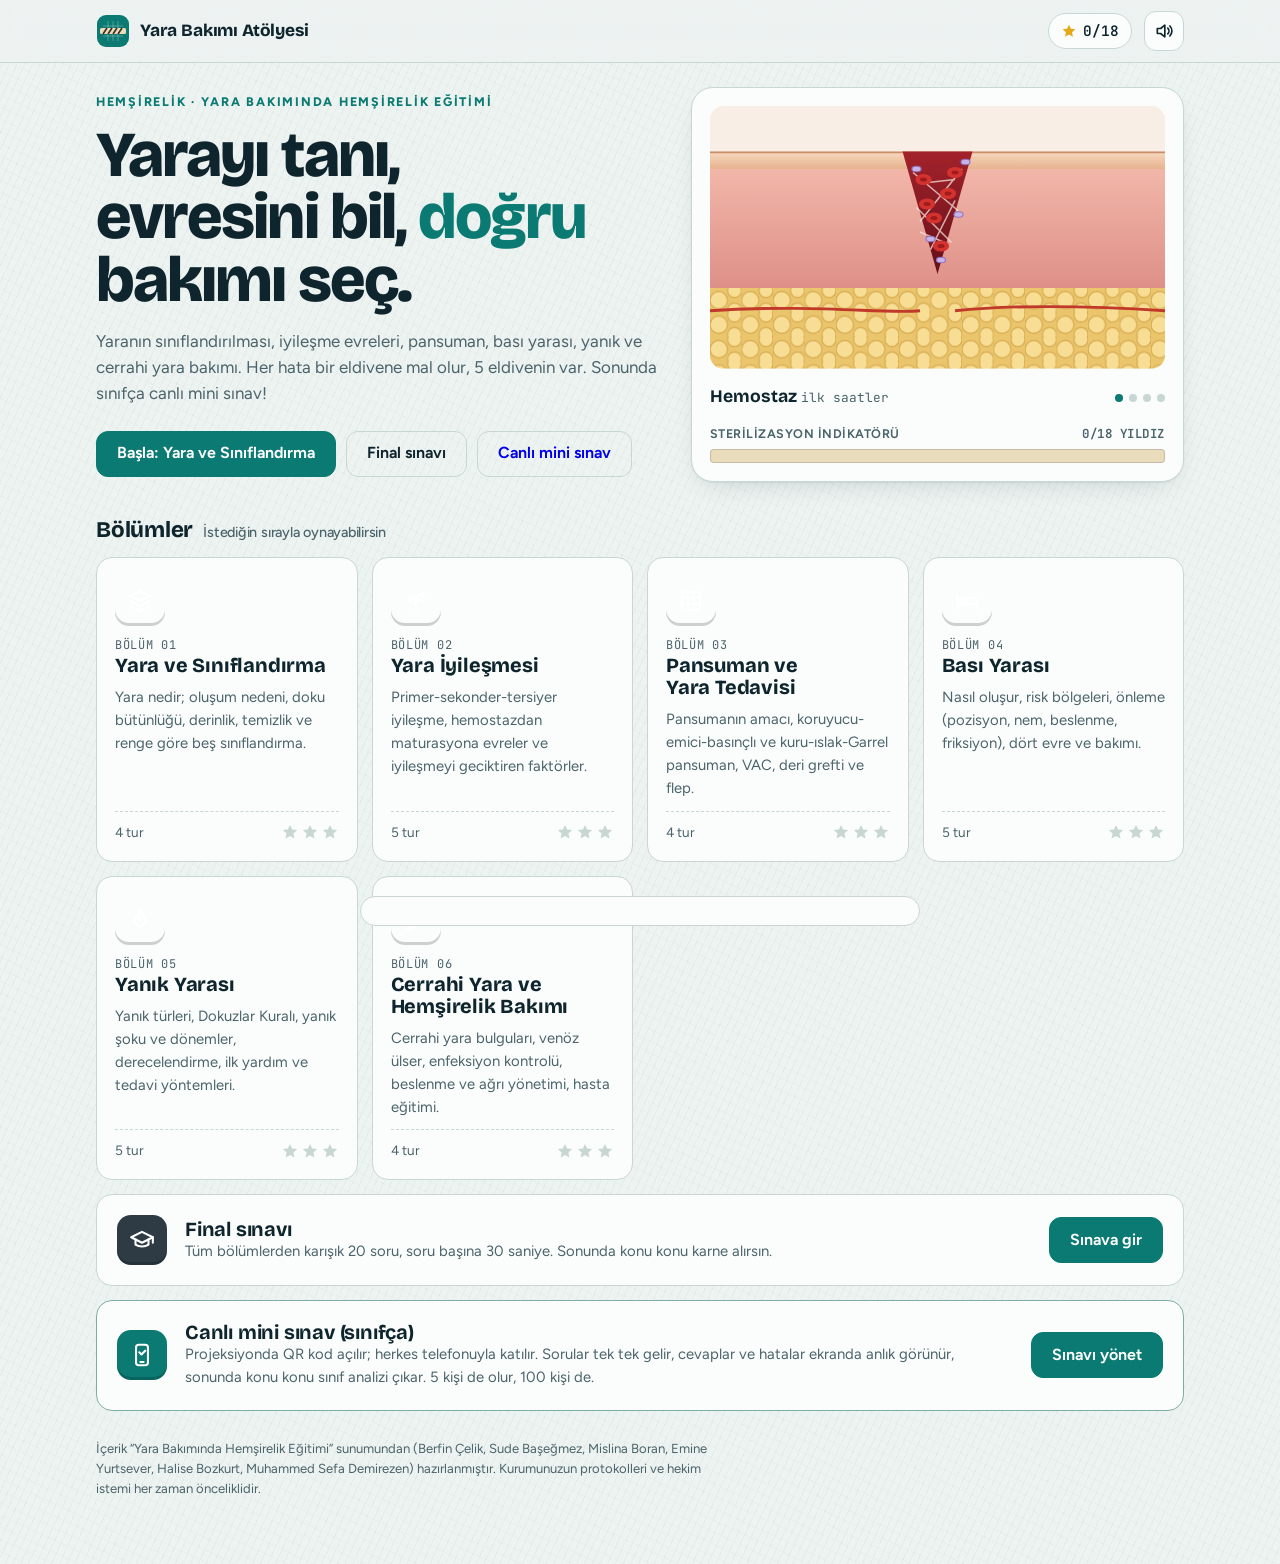
==== commit 1b71314d: "İçerik sunuma göre yenilendi + canlı mini sınav (QR, Supabase, sınıf analizi) Co-Authored-By: Claude" ====
--- a/docs/index.html
+++ b/docs/index.html
@@ -141,6 +141,9 @@
 .final-card h3{font-size:1.25rem}
 .final-card p{color:var(--ink-2);font-size:.93rem}
 .final-card .lvl-ic{--c:#2E3B44}
+.final-card.live-card{border-color:color-mix(in oklab,var(--teal) 45%,var(--line))}
+.final-card.live-card .lvl-ic{--c:#0A7A72}
+a.btn{text-decoration:none}
 .foot-note{margin-top:28px;font-size:.82rem;color:var(--ink-2);max-width:80ch}
 
 /* ---------- hatırlatma ---------- */
@@ -467,7 +470,7 @@
 const starsHTML = (n, max = 3) => Array.from({ length: max }, (_, i) => ICON.star(i < n)).join('');
 
 /* ================= kayıt ================= */
-const STORE_KEY = 'yara-bakimi-atolyesi-v1';
+const STORE_KEY = 'yara-bakimi-atolyesi-v2';
 const Store = {
   data: { levels: {}, final: null, sound: true },
   load() { try { const d = JSON.parse(localStorage.getItem(STORE_KEY) || 'null'); if (d) this.data = { ...this.data, ...d, levels: d.levels || {} }; } catch (e) { } },
@@ -623,12 +626,13 @@
 
   const hero = h('section', { class: 'hero' },
     h('div', { class: 'hero-text' },
-      h('p', { class: 'eyebrow' }, 'Hemşirelik · Yara bakımı ve aseptik teknik'),
-      h('h1', { html: 'Yarayı evresiyle tanı, <em>steril</em> kal.' }),
-      h('p', { class: 'lede' }, 'Yanık derinliği, bası yarası evreleri ve cerrahi kesinin iyileşme fazları; ardından doğru tedavi seçimi ve aseptik pansuman. Her hata bir eldivene mal olur, 5 eldivenin var.'),
+      h('p', { class: 'eyebrow' }, 'Hemşirelik · Yara bakımında hemşirelik eğitimi'),
+      h('h1', { html: 'Yarayı tanı, evresini bil, <em>doğru</em> bakımı seç.' }),
+      h('p', { class: 'lede' }, 'Yaranın sınıflandırılması, iyileşme evreleri, pansuman, bası yarası, yanık ve cerrahi yara bakımı. Her hata bir eldivene mal olur, 5 eldivenin var. Sonunda sınıfça canlı mini sınav!'),
       h('div', { class: 'hero-cta' },
         h('button', { class: 'btn primary', type: 'button', onclick: () => renderIntro(next) }, total ? `Devam et: ${next.title}` : 'Başla: ' + next.title),
-        h('button', { class: 'btn ghost', type: 'button', onclick: renderFinalIntro }, 'Final sınavı'))),
+        h('button', { class: 'btn ghost', type: 'button', onclick: renderFinalIntro }, 'Final sınavı'),
+        h('a', { class: 'btn ghost', href: 'sinav/' }, 'Canlı mini sınav'))),
     heroPanel(total, max));
 
   const cards = h('div', { class: 'levels' }, LEVELS.map((l, i) => {
@@ -648,15 +652,20 @@
     h('div', {}, h('h3', {}, 'Final sınavı'), h('p', {}, fin ? `En iyi sonucun: ${fin.correct}/${fin.total} doğru · ${fin.grade}` : 'Tüm bölümlerden karışık 20 soru, soru başına 30 saniye. Sonunda konu konu karne alırsın.')),
     h('button', { class: 'btn primary', type: 'button', onclick: renderFinalIntro }, 'Sınava gir'));
 
+  const liveCard = h('div', { class: 'final-card live-card' },
+    h('div', { class: 'lvl-ic', html: LEVEL_ICONS.live }),
+    h('div', {}, h('h3', {}, 'Canlı mini sınav (sınıfça)'), h('p', {}, 'Projeksiyonda QR kod açılır; herkes telefonuyla katılır. Sorular tek tek gelir, cevaplar ve hatalar ekranda anlık görünür, sonunda konu konu sınıf analizi çıkar. 5 kişi de olur, 100 kişi de.')),
+    h('a', { class: 'btn primary', href: 'sinav/' }, 'Sınavı yönet'));
+
   swap(h('main', { class: 'wrap' }, hero,
     h('h2', { class: 'sec-title' }, 'Bölümler', h('small', {}, 'İstediğin sırayla oynayabilirsin')),
-    cards, finalCard,
-    h('p', { class: 'foot-note' }, 'İçerik lisans düzeyi hemşirelik eğitimi için özetlenmiştir (NPIAP 2016 bası yarası sınıflaması, Dokuzlar Kuralı, Parkland formülü, temel aseptik teknik ilkeleri). Kurumunuzun protokolleri ve hekim istemi her zaman önceliklidir.')));
+    cards, finalCard, liveCard,
+    h('p', { class: 'foot-note' }, 'İçerik “Yara Bakımında Hemşirelik Eğitimi” sunumundan (Berfin Çelik, Sude Başeğmez, Mislina Boran, Emine Yurtsever, Halise Bozkurt, Muhammed Sefa Demirezen) hazırlanmıştır. Kurumunuzun protokolleri ve hekim istemi her zaman önceliklidir.')));
 }
 
 function heroPanel(total, max) {
-  const phases = [['hemo', 'Hemostaz', 'dakikalar – saatler'], ['infl', 'İnflamasyon', '0 – 4/6. gün'], ['prol', 'Proliferasyon', '4 – 21. gün'], ['mat', 'Maturasyon', '21. gün – 1-2 yıl']];
-  const art = h('div', { class: 'hero-art', role: 'img', 'aria-label': 'Cerrahi kesinin iyileşme fazları animasyonu' });
+  const phases = [['hemo', 'Hemostaz', 'ilk saatler'], ['infl', 'İnflamasyon', 'ilk günler'], ['prol', 'Proliferasyon', '4 – 21. gün'], ['mat', 'Maturasyon', 'aylar']];
+  const art = h('div', { class: 'hero-art', role: 'img', 'aria-label': 'Yara iyileşme evreleri animasyonu' });
   phases.forEach(([k], i) => { const d = h('div', { html: phaseArt(k) }).firstElementChild; d.style.opacity = i === 0 ? 1 : 0; art.append(d); });
   const capName = h('b', {}, phases[0][1]); const capTime = h('span', {}, phases[0][2]);
   const dots = h('div', { class: 'phase-dots' }, phases.map((_, i) => h('i', { class: i === 0 ? 'on' : '' })));
@@ -786,7 +795,7 @@
   swap(h('main', { class: 'wrap' }, h('section', { class: 'result' },
     h('p', { class: 'eyebrow' }, L.title + ' tamamlandı'),
     h('div', { class: 'big-stars', html: starsHTML(stars) }),
-    h('h1', {}, stars === 3 ? 'Kusursuz aseptik!' : stars === 2 ? 'Güvenli uygulama' : 'Geçtin, tekrar et'),
+    h('h1', {}, stars === 3 ? 'Kusursuz!' : stars === 2 ? 'Güvenli uygulama' : 'Geçtin, tekrar et'),
     h('p', { class: 'prompt', style: { margin: 0 } }, stars === 3 ? 'Neredeyse hiç hata yapmadın. Bu bölümü klinikte de böyle uygula.' : 'Yanlış yaptığın turları tekrar oynayarak üç yıldıza çıkabilirsin.'),
     h('div', { class: 'stats' },
       h('div', { class: 'stat' }, h('b', {}, '%' + Math.round(acc * 100)), h('span', {}, 'Doğruluk')),
@@ -822,6 +831,9 @@
     flask: w('<path d="M9 3h6M10 3v6.2L4.8 18a2 2 0 0 0 1.7 3h11a2 2 0 0 0 1.7-3L14 9.2V3"/><path d="M7.4 15h9.2"/>'),
     gauze: w('<rect x="3.5" y="3.5" width="17" height="17" rx="3"/><path d="M3.5 9.2h17M3.5 14.8h17M9.2 3.5v17M14.8 3.5v17" stroke-width="1.1"/>'),
     search: w('<circle cx="10.5" cy="10.5" r="6.5"/><path d="M20 20l-4.8-4.8"/><path d="M8 10.5h5M10.5 8v5" stroke-width="1.5"/>'),
+    layers: w('<path d="M12 3l9 4.5-9 4.5-9-4.5z"/><path d="M3 12l9 4.5 9-4.5"/><path d="M3 16.5l9 4.5 9-4.5"/>'),
+    sprout: w('<path d="M12 21v-9"/><path d="M12 12c0-4 2.6-6.6 7-7 0 4.4-2.6 7-7 7z"/><path d="M12 14.5C12 11 9.8 8.8 5.5 8.5c0 3.8 2.3 6 6.5 6z"/>'),
+    live: w('<rect x="6.5" y="2.5" width="11" height="19" rx="2.5"/><path d="M10.5 18.5h3"/><path d="M9.5 9.5l2 2 3.5-3.5"/>'),
     cap: w('<path d="M2 9.5l10-5 10 5-10 5z"/><path d="M6 11.5v4.8c3.3 2.3 8.7 2.3 12 0v-4.8M22 9.5v5"/>'),
   };
 })();
@@ -1465,391 +1477,407 @@
         h('div', { class: 'rule-box' }, 'Kural: temizden kirliye. Önce kesi hattı, sonra kesinin iki yanında içten dışa doğru; her silmede yeni tampon, silme yönü baştan ayağa.'))));
   refresh();
 });
-/* ================= bölüm içerikleri ================= */
+/* ================= bölüm içerikleri =================
+   Kaynak: "Yara Bakımında Hemşirelik Eğitimi" sunumu (Berfin Çelik, Sude Başeğmez, Mislina Boran,
+   Emine Yurtsever, Halise Bozkurt, Muhammed Sefa Demirezen). Sorular yalnız sunumdaki bilgilerden üretilmiştir. */
 const LEVELS = [
-  /* ---------------- 1. YANIK ---------------- */
+  /* ---------------- 1. YARA VE SINIFLANDIRMA ---------------- */
   {
-    id: 'burn', title: 'Yanık Yarası', icon: 'flame', color: '#D2602A',
-    short: 'Yanık derinliği, Dokuzlar Kuralı ile %TBSA, ilk yardım sırası ve yanık evreleri.',
+    id: 'wound', title: 'Yara ve Sınıflandırma', icon: 'layers', color: '#3E6FB0',
+    short: 'Yara nedir; oluşum nedeni, doku bütünlüğü, derinlik, temizlik ve renge göre beş sınıflandırma.',
     ref: [
-      { t: 'Yanık derinliği', art: () => burnArt('d2s'), b: [
-        '<b>1. derece:</b> yalnız epidermis; kırmızı, kuru, ağrılı, bül yok. 3–7 günde iz bırakmadan iyileşir.',
-        '<b>Yüzeyel 2. derece:</b> epidermis + üst dermis; bül, nemli, çok ağrılı. 2–3 haftada iyileşir.',
-        '<b>Derin 2. derece:</b> dermisin derini; beyaz-kırmızı benekli, ağrı azalmış. 3 haftadan uzun, skar, greft gerekebilir.',
-        '<b>3. derece (tam kat):</b> dermisin tamamı; kuru, deri gibi (eskar), beyaz/kahverengi, ağrısız. Greft gerekir.',
-        '<b>4. derece:</b> kas, tendon, kemik; kömürleşmiş görünüm.'] },
-      { t: 'Dokuzlar Kuralı (yetişkin)', b: [
-        'Baş-boyun <b>%9</b> · her bir kol <b>%9</b>',
-        'Gövde ön yüz <b>%18</b> · gövde arka yüz <b>%18</b>',
-        'Her bir bacak <b>%18</b> · perine <b>%1</b>',
-        '<b>1. derece yanıklar %TBSA hesabına katılmaz.</b>',
-        'Küçük, dağınık yanıklarda hastanın parmaklarıyla birlikte avuç içi ≈ %1.'] },
-      { t: 'Yanık evreleri (fazları)', b: [
-        '<b>Acil / resüsitasyon:</b> ilk 24–72 saat; kapiller sızıntı, ödem, hipovolemi, şok riski. Öncelik hava yolu ve sıvı.',
-        '<b>Akut:</b> diürezin başlamasıyla başlar, yara kapanana kadar sürer. Enfeksiyon kontrolü, debridman, greft, beslenme.',
-        '<b>Rehabilitasyon:</b> yara kapandıktan sonra aylar–yıllar. Kontraktür ve hipertrofik skar önleme, basınçlı giysi, psikososyal destek.'] },
-      { t: 'İlk yardım ve Parkland', b: [
-        'Yanmayı durdur → ABC → takıları çıkar → <b>20 dk serin akan su</b> → hastayı sıcak tut → streç film ya da temiz örtü → sevk.',
-        'Buz, yağ, diş macunu, yoğurt sürülmez; bül patlatılmaz.',
-        '<b>Parkland:</b> 4 mL × kg × %TBSA (Ringer laktat) / 24 saat. Yarısı yanık anından itibaren ilk 8 saatte, kalanı sonraki 16 saatte.',
-        'Hedef idrar çıkışı yetişkinde <b>0,5 mL/kg/saat</b>.'] },
+      { t: 'Yara nedir?', b: [
+        'Herhangi bir neden sonucu <b>deri veya deri ile birlikte daha derin dokuların, organların bütünlüğünün bozulmasıdır.</b>',
+        'Nedenler: kesici-delici yaralanma, uzun süreli basınca bağlı basınç yarası, travma, iskemi, kimyasal ajan, sıcak-soğuğa bağlı yanık, hastalık.'] },
+      { t: 'Oluşum nedeni · bütünlük · derinlik', b: [
+        '<b>Mekanik:</b> ayrılma, laserasyon, cerrahi yara. <b>Yanık-kimyasal:</b> sıcaklık, kimyasal, elektrik, radyasyon. <b>Kronik:</b> dokuda kanlanma yetersiz (ör. venöz bacak ülseri).',
+        '<b>Açık yara:</b> cilt bütünlüğü bozulur, kan/beden sıvısı kaybı olur. <b>Kapalı yara:</b> burkulma, zorlama, darbe; cilt bütünlüğü bozulmaz.',
+        '<b>Yüzeysel:</b> sıyrık, kontüzyon (cilt altı kılcal kanamaya bağlı ödem). <b>Derin:</b> delici, batıcı aletlerle oluşur.'] },
+      { t: 'Temizlik durumuna göre', b: [
+        '<b>Temiz:</b> doku kaybı ve enfeksiyon yok, kenarlar birleşir, minimal skar.',
+        '<b>Temiz-kontamine:</b> solunum, GİS, genitoüriner gibi flora içeren organların kontrollü koşullarda, yayılma olmadan açılması.',
+        '<b>Kontamine:</b> patojen var ama enfeksiyon belirtisi henüz yok (travmadan hemen sonra gelen açık yara, steril teknikte majör sorun, bağırsak içeriğinin yayılması).',
+        '<b>Kirli:</b> patojen var; kızarıklık, ağrı, akıntı, kötü koku gibi enfeksiyon belirtileri görülür.'] },
+      { t: 'Renk durumuna göre', b: [
+        '<b>Kırmızı:</b> cilt yırtılması, travmatik/cerrahi yara; açık kırmızı, temiz.',
+        '<b>Sarı:</b> kabuklu ya da yumuşak nekrotik doku; sarı-yeşil. Evre 2 basınç yarası, 2. derece yanık.',
+        '<b>Siyah:</b> kalın nekrotik doku. 3. derece yanık, 3.–4. evre basınç yarası, gangrenli ülser.',
+        '<b>Karışık:</b> üç renk kısmen birlikte görülür.'] },
     ],
     rounds: [
-      { type: 'match', title: 'Yanık derinliğini eşleştir', prompt: 'Her deri kesitinde yanığın ulaştığı derinliğe bak ve doğru yanık derecesini yerleştir.',
+      { type: 'match', title: 'Yara rengini eşleştir', prompt: 'Her yara tanımını doğru renk sınıfıyla eşleştir.',
         pairs: [
-          { id: 'd1', label: '1. derece', art: () => burnArt('d1'), caption: 'Kırmızı, kuru, ağrılı; bül yok', reveal: 'Yalnız epidermis · 3–7 günde iz bırakmadan iyileşir', hint: '1. derece yalnızca epidermisi etkiler; bül oluşmaz, deri kuru ve kırmızıdır.' },
-          { id: 'd2s', label: 'Yüzeyel 2. derece', art: () => burnArt('d2s'), caption: 'Gergin büller, nemli, çok ağrılı', reveal: 'Epidermis + üst dermis · 2–3 haftada iyileşir', hint: 'Yüzeyel 2. derecede hasar üst dermistedir; sinir uçları sağlam olduğu için çok ağrılıdır ve bül oluşur.' },
-          { id: 'd2d', label: 'Derin 2. derece', art: () => burnArt('d2d'), caption: 'Beyaz-kırmızı benekli, ağrı azalmış', reveal: 'Dermisin derini · 3+ hafta, skar, greft gerekebilir', hint: 'Derin 2. derecede hasar dermisin derinine iner; sinir uçlarının bir kısmı hasar gördüğü için ağrı azalır.' },
-          { id: 'd3', label: '3. derece', art: () => burnArt('d3'), caption: 'Kuru, deri gibi eskar, ağrısız', reveal: 'Tüm dermis (tam kat) · greft gerekir', hint: '3. derecede dermisin tamamı yıkılır; sinir uçları hasar gördüğü için yara ağrısızdır.' },
-          { id: 'd4', label: '4. derece', art: () => burnArt('d4'), caption: 'Kömürleşmiş, derin yapılar etkilenmiş', reveal: 'Kas, tendon, kemik · rekonstrüksiyon/amputasyon', hint: '4. derece yanık deri altını geçip kas, tendon ya da kemiğe ulaşır.' },
-        ] },
-      { type: 'order', title: 'Yanıkta ilk yardım sırası', prompt: 'Mutfakta kaynar yağ dökülen bir hastaya ulaştın. İlk yardım adımlarını doğru sırayla uygula; yanlış uygulamaları seçme.',
+          { id: 'red', label: 'Kırmızı yara', caption: 'Açık kırmızı, temiz görünümlü cilt yırtılması ya da cerrahi yara', reveal: 'Travmatik veya cerrahi yara', hint: 'Kırmızı yara açık kırmızı renkte ve temiz görünümdedir.' },
+          { id: 'yel', label: 'Sarı yara', caption: 'Sarı-yeşil, kabuklu ya da yumuşak nekrotik doku', reveal: 'Ör. Evre 2 basınç yarası, 2. derece yanık', hint: 'Sarı yarada kabuklu ya da yumuşak nekrotik doku vardır.' },
+          { id: 'blk', label: 'Siyah yara', caption: 'Kalın nekrotik doku ile kaplı', reveal: 'Ör. 3. derece yanık, 3.–4. evre basınç yarası, gangren', hint: 'Siyah yara kalın nekrotik doku ile kaplıdır.' },
+          { id: 'mix', label: 'Karışık yara', caption: 'Kırmızı, sarı ve siyah alanlar bir arada', reveal: 'Üç renk kısmen birlikte görülür', hint: 'Karışık yarada üç renk kısmi olarak birlikte görünür.' },
+        ] },
+      { type: 'match', title: 'Temizlik durumunu eşleştir', prompt: 'Her durumu temizlik sınıfıyla eşleştir.',
+        pairs: [
+          { id: 'tmz', label: 'Temiz yara', caption: 'Doku kaybı ve enfeksiyon yok, kenarlar birleşiyor', reveal: 'Minimal skar dokusu gelişir', hint: 'Temiz yarada doku kaybı ve enfeksiyon yoktur, kenarlar birleşir.' },
+          { id: 'tk', label: 'Temiz-kontamine', caption: 'Bağırsak gibi flora içeren organ kontrollü koşullarda, yayılma olmadan açıldı', reveal: 'Solunum, GİS, genitoüriner sistem', hint: 'Flora içeren lüminal organın kontrollü açılması temiz-kontamine yaradır.' },
+          { id: 'kon', label: 'Kontamine yara', caption: 'Travmadan hemen sonra gelen açık yara; enfeksiyon belirtisi henüz yok', reveal: 'Patojen var, belirti yok', hint: 'Kontamine yarada patojen vardır ama enfeksiyon belirtileri henüz çıkmamıştır.' },
+          { id: 'krl', label: 'Kirli yara', caption: 'Kızarıklık, ağrı, akıntı ve kötü koku var', reveal: 'Enfeksiyon belirtileri mevcut', hint: 'Kirli yarada patojen vardır ve enfeksiyon belirtileri görülür.' },
+        ] },
+      { type: 'quiz', title: 'Hangi sınıfa girer?', questions: [
+        { q: 'Burkulma sonrası bilekte şişlik ve ağrı var ancak deride açıklık yok. Doku bütünlüğüne göre bu yara nedir?', options: ['Kapalı yara', 'Açık yara', 'Derin yara', 'Kirli yara'], why: 'Burkulma, zorlama veya darbe sonucu cilt bütünlüğü bozulmadan oluşan yaralar kapalı yaradır.' },
+        { q: 'Venöz bacak ülseri oluşum nedenine göre hangi gruptadır?', options: ['Kronik yara', 'Mekanik yara', 'Yanık-kimyasal yara', 'Kapalı yara'], why: 'Kronik yaralar dokudaki kanlanmanın yetersiz olması sonucu oluşur; venöz bacak ülseri tipik örnektir.' },
+        { q: 'Kontüzyon nasıl tanımlanır?', options: ['Cilt altında kılcal damar kanamaları sonucu ödem oluşumu', 'Delici aletle oluşan derin yara', 'Kalın nekrotik doku ile kaplı yara', 'Cerrahi kesi sonrası oluşan yara'], why: 'Kontüzyon yüzeysel bir yaradır: cilt altında kılcal damar kanamaları sonucu ödem gelişir.' },
+        { q: 'Radyasyona bağlı oluşan yara oluşum nedenine göre hangi gruba girer?', options: ['Yanık-kimyasal yaralar', 'Mekanik yaralar', 'Kronik yaralar', 'Yüzeysel yaralar'], why: 'Yanık-kimyasal yaralar sıcaklık, kimyasal madde, elektrik enerjisi ve radyasyon yaralarını kapsar.' },
+        { q: 'Laserasyon hangi yara grubuna örnektir?', options: ['Mekanik yara', 'Kronik yara', 'Yanık-kimyasal yara', 'Kapalı yara'], why: 'Mekanik yaralar ayrılma, laserasyon ve cerrahi yaraları kapsar.' },
+      ] },
+      { type: 'tf', title: 'Doğru mu, yanlış mı?', prompt: 'Her ifade için karar ver.',
+        items: [
+          { s: 'Yara yalnızca derinin bütünlüğünün bozulmasıdır; organ hasarı yara sayılmaz.', a: false, why: 'Tanım deri ile birlikte daha derin dokuların ve organların bütünlüğünün bozulmasını da kapsar.' },
+          { s: 'Kontamine yarada patojen mikroorganizma vardır ama enfeksiyon belirtileri henüz ortaya çıkmamıştır.', a: true, why: 'Kontamine yaranın tanımı budur; belirtiler varsa kirli yara denir.' },
+          { s: 'Siyah yara, yumuşak ve sarı-yeşil nekrotik doku ile kaplıdır.', a: false, why: 'Bu sarı yaranın tanımıdır. Siyah yara kalın nekrotik doku ile kaplıdır.' },
+          { s: 'Açık yarada kan ve beden sıvısı kaybı olur.', a: true, why: 'Açık yara cilt bütünlüğünü bozar ve kan/beden sıvısı kaybına neden olur.' },
+          { s: 'Derin yaralar genellikle delici, batıcı aletler sonucu oluşur.', a: true, why: 'Sunumdaki sınıflamaya göre derin yaralar delici ve batıcı aletlerle oluşur.' },
+          { s: 'Evre 2 basınç yarası ve 2. derece yanık genellikle siyah yara görünümündedir.', a: false, why: 'Bunlar sarı yara örnekleridir; siyah yara 3. derece yanık ve 3.–4. evre basınç yarasında görülür.' },
+        ] },
+    ],
+  },
+
+  /* ---------------- 2. YARA İYİLEŞMESİ ---------------- */
+  {
+    id: 'healing', title: 'Yara İyileşmesi', icon: 'sprout', color: '#2C78B8',
+    short: 'Primer-sekonder-tersiyer iyileşme, hemostazdan maturasyona evreler ve iyileşmeyi geciktiren faktörler.',
+    ref: [
+      { t: 'İyileşme tipleri', art: () => healArt('primer'), b: [
+        '<b>Primer:</b> belirgin kontaminasyon ve doku kaybı yok; yara kenarları yaklaştırılarak iyileşir.',
+        '<b>Sekonder:</b> granülasyon dokusunun yara alanını doldurması beklenir; rejenerasyon ve reepitelizasyonla iyileşir.',
+        '<b>Tersiyer:</b> sekonder iyileşmeye bırakılan yara, şartlar uygun hale gelince <b>sütüre edilerek kapatılır.</b>'] },
+      { t: 'Hemostaz ve inflamasyon', art: () => phaseArt('hemo'), b: [
+        'Damar hasarı → kanama → refleks <b>vazokonstriksiyon</b>; bölgeye giden kan azalır.',
+        'Pıhtılaşmada görevli hücre parçacıkları (trombositler) hasarlı bölgeye yapışıp <b>ilk tıkacı</b> oluşturur.',
+        'Bu geçici tıkacın üzerine <b>pıhtılaşma faktörleri</b> devreye girer ve pıhtı oluşur; kanama tamamen durur.',
+        'İnflamasyonda bağışıklık hücreleri bölgeye gelir; hafif kızarıklık normal olabilir.'] },
+      { t: 'Proliferasyon (4–21 gün)', art: () => phaseArt('prol'), b: [
+        '<b>Epitelizasyon:</b> yara yüzeyi yeni epitel hücreleriyle örtülür.',
+        '<b>Fibroplazi:</b> fibroblastlar göç edip çoğalır, yeni bağ dokusu oluşur.',
+        '<b>Anjiyogenez:</b> beslenme ve oksijenlenme için yeni kılcal damarlar üretilir.',
+        '<b>Kollajen sentezi:</b> yaraya yapısal sağlamlık ve direnç kazandıran ana protein yapılır.',
+        'Sonuçta yara yatağı dolar, yara büzülerek küçülür ve epitelle kaplanır.'] },
+      { t: 'Maturasyon ve geciktiren faktörler', art: () => phaseArt('mat'), b: [
+        '<b>Maturasyon:</b> aylar boyunca iz dokusu olgunlaşır, kollajen yeniden düzenlenir.',
+        'Lokal: <b>nekroz, infeksiyon, kan desteği, mobilite, yabancı cisim.</b>',
+        'Sistemik: <b>beslenme, vitamin eksikliği, yaş, immün direnç, eşlik eden hastalık</b> (diyabet, anemi vb.).'] },
+    ],
+    rounds: [
+      { type: 'match', title: 'İyileşme tipini eşleştir', prompt: 'Her çizimi doğru iyileşme tipiyle eşleştir.',
+        pairs: [
+          { id: 'primer', label: 'Primer iyileşme', art: () => healArt('primer'), caption: 'Kontaminasyon ve doku kaybı yok; kenarlar yaklaştırılmış', reveal: 'Minimal skar ile iyileşir', hint: 'Primer iyileşmede yara kenarları yaklaştırılarak iyileşme sağlanır.' },
+          { id: 'sekonder', label: 'Sekonder iyileşme', art: () => healArt('sekonder'), caption: 'Açık yara, granülasyon dokusuyla dolması bekleniyor', reveal: 'Rejenerasyon ve reepitelizasyon', hint: 'Sekonderde granülasyon dokusunun yara alanını doldurması beklenir.' },
+          { id: 'tersiyer', label: 'Tersiyer iyileşme', art: () => healArt('tersiyer'), caption: 'Önce açık bırakılan yara, koşullar uygun olunca kapatılıyor', reveal: 'Sütüre edilerek kapatılır', hint: 'Tersiyerde sekonder iyileşmeye bırakılan yara, şartlar uygun hale gelince sütüre edilir.' },
+        ] },
+      { type: 'match', title: 'Evreleri zaman çizelgesine yerleştir', prompt: 'Yara iyileşme evrelerini doğru sıraya ve zamana yerleştir.', layout: 'timeline',
+        pairs: [
+          { id: 'hemo', label: 'Hemostaz', time: 'ilk saatler', art: () => phaseArt('hemo'), caption: 'Vazokonstriksiyon, trombosit tıkacı, pıhtı', reveal: 'Kanama tamamen durdurulur', hint: 'Hemostaz ilk saatlerde gerçekleşir: vazokonstriksiyon, trombosit tıkacı ve pıhtı.' },
+          { id: 'infl', label: 'İnflamasyon', time: 'ilk günler', art: () => phaseArt('infl'), caption: 'Bağışıklık hücreleri bölgeye gelir', reveal: 'Hafif kızarıklık normal olabilir', hint: 'İnflamasyonda bağışıklık hücreleri bölgeye gelir; hafif kızarıklık normaldir.' },
+          { id: 'prol', label: 'Proliferasyon', time: '4 – 21. gün', art: () => phaseArt('prol'), caption: 'Epitelizasyon, fibroplazi, anjiyogenez, kollajen', reveal: 'Yeni doku oluşur, yara kapanır', hint: 'Proliferasyon inflamasyonu izler ve 4–21 gün sürer.' },
+          { id: 'mat', label: 'Maturasyon', time: 'aylar', art: () => phaseArt('mat'), caption: 'İz dokusu olgunlaşır', reveal: 'Kollajen yeniden düzenlenir', hint: 'Maturasyonda aylar boyunca iz dokusu olgunlaşır.' },
+        ] },
+      { type: 'match', title: 'Proliferasyonun 4 basamağı', prompt: 'Proliferasyon evresindeki her basamağı tanımıyla eşleştir.',
+        pairs: [
+          { id: 'epi', label: 'Epitelizasyon', caption: 'Yara yüzeyinin yeni deri hücreleriyle örtülerek dış ortama kapatılması', reveal: 'Yara yüzeyi kapanır', hint: 'Epitelizasyon yara yüzeyinin yeni epitel hücreleriyle örtülmesidir.' },
+          { id: 'fib', label: 'Fibroplazi', caption: 'Fibroblastların göç edip çoğalarak yeni bağ dokusu oluşturması', reveal: 'Yeni bağ dokusu', hint: 'Fibroplazi fibroblastların göçü ve çoğalmasıyla bağ dokusunun oluşmasıdır.' },
+          { id: 'anj', label: 'Anjiyogenez', caption: 'Dokunun beslenmesi ve oksijenlenmesi için yeni kılcal damarların üretilmesi', reveal: 'Yeni kılcal damarlar', hint: 'Anjiyogenez yeni kılcal damar üretimidir.' },
+          { id: 'kol', label: 'Kollajen sentezi', caption: 'Yaraya yapısal sağlamlık ve direnç kazandıran ana proteinin yapımı', reveal: 'Fibroblastlar üretir', hint: 'Kollajen fibroblastlar tarafından üretilir ve yaraya sağlamlık kazandırır.' },
+        ] },
+      { type: 'order', title: 'Hemostazda kanama nasıl durur?', prompt: 'Damar hasarından kanamanın durmasına kadar olan basamakları sırala; yanlış kartları seçme.',
         steps: [
-          { text: 'Yanma sürecini durdur (alevi söndür, elektrikte akımı kes)', why: 'Önce yakan kaynak ortadan kaldırılır; aksi halde doku hasarı sürer.' },
-          { text: 'Hava yolu, solunum ve dolaşımı değerlendir', why: 'Yanma durdurulduktan sonra yaşamı tehdit eden durumlar (ABC) önceliklidir.' },
-          { text: 'Takı, saat ve yanmış giysileri çıkar (yapışanı çekme)', why: 'Ödem gelişmeden önce sıkıştırıcı takılar çıkarılmalıdır; bu soğutmadan önce yapılır.' },
-          { text: 'Yanığı 20 dakika serin akan suyla soğut', why: 'Soğutma, takılar çıkarıldıktan sonra yapılır. Serin (15–25 °C) akan su hasarı sınırlar ve ağrıyı azaltır.' },
-          { text: 'Yanığı streç film ya da temiz örtüyle ört, hastayı battaniyeyle sıcak tut', why: 'Yara soğutulduktan sonra örtülür ve hipotermi önlenir; streç film yapışmaz, yarayı görmeyi sağlar.' },
-          { text: 'Sağlık kuruluşuna ulaştır', why: 'Son adım sevktir; geniş, derin, yüz-el-perine yanıkları yanık merkezinde değerlendirilir.' },
+          { text: 'Damar hasarı sonucu kanama olur', why: 'Süreç damar hasarıyla başlar.' },
+          { text: 'Refleks vazokonstriksiyon bölgeye giden kanı azaltır', why: 'Kanamaya ilk yanıt damarın refleks olarak daralmasıdır.' },
+          { text: 'Trombositler hasarlı bölgeye yapışıp ilk tıkacı oluşturur', why: 'Vazokonstriksiyonun ardından trombositler kümelenip geçici bir yara bandı gibi tıkaç yapar.' },
+          { text: 'Pıhtılaşma faktörleri devreye girer, pıhtı oluşur', why: 'Geçici tıkacın üzerine pıhtılaşma faktörleri kalıcı pıhtıyı oluşturur.' },
+          { text: 'Kanama yara iyileşene kadar tamamen durur', why: 'Pıhtı oluşunca kanama tamamen durdurulmuş olur.' },
         ],
         distractors: [
-          { text: 'Yanığa buz uygula', why: 'Buz damarları daraltarak hasarı derinleştirir ve hipotermiye yol açar.' },
-          { text: 'Bülleri patlat', why: 'Bül doğal ve steril bir örtüdür; ilk yardımda patlatılmaz.' },
-          { text: 'Diş macunu ya da yoğurt sür', why: 'Ev ilaçları enfeksiyon riskini artırır ve yaranın değerlendirilmesini zorlaştırır.' },
-        ] },
-      { type: 'tbsa', title: 'Dokuzlar Kuralı ile %TBSA', prompt: 'Vakayı oku, yanık olan bölgeleri ön ve arka görünümde boya, sonra kontrol et.',
-        cases: [
-          { text: '<b>Vaka 1.</b> 34 yaşında kadın; üzerine kaynar su dökülmüş. Gövdenin <b>ön yüzü</b> (göğüs ve karın) ile <b>sağ kolun tamamında</b> (ön ve arka) 2. derece yanık var.', regions: ['trunk-f', 'armR-f', 'armR-b'], why: 'Gövde ön %18 + sağ kol %9 (ön %4,5 + arka %4,5) = %27.' },
-          { text: '<b>Vaka 2.</b> Alev yanığı: <b>her iki bacağın ön yüzü</b> ve <b>perinede</b> derin 2. derece yanık; yüzünde güneşten kaynaklı <b>1. derece</b> kızarıklık var.', regions: ['legR-f', 'legL-f', 'peri'], why: 'Bacak ön yüzleri %9 + %9, perine %1 = %19. Yüzdeki 1. derece yanık %TBSA hesabına katılmaz.' },
-          { text: '<b>Vaka 3.</b> 60 kg erkek, yangından kurtarılmış. <b>Sırtın tamamı</b> ile <b>her iki kolun arka yüzünde</b> 3. derece yanık var.', regions: ['trunk-b', 'armR-b', 'armL-b'], why: 'Gövde arka %18 + kolların arka yüzleri %4,5 + %4,5 = %27. Parkland: 4 × 60 × 27 = 6480 mL/24 saat; ilk 8 saatte 3240 mL.' },
-        ] },
-      { type: 'quiz', title: 'Yanık vakaları', questions: [
-        { q: 'Kaynar suyla haşlanan hastanın elinde gergin büller var; yara nemli ve dokunmakla çok ağrılı. En olası yanık derinliği hangisidir?', art: () => burnArt('d2s'), options: ['Yüzeyel 2. derece', '1. derece', '3. derece', '4. derece'], why: 'Bül, nem ve şiddetli ağrı, sinir uçlarının korunduğu yüzeyel 2. derece yanığı gösterir.' },
-        { q: '3. derece yanıkta ağrının az olmasının nedeni nedir?', options: ['Dermisteki sinir uçlarının yıkılması', 'Epidermisin kalınlaşması', 'Bül sıvısının ağrıyı baskılaması', 'Bölgeye kan akımının artması'], why: 'Tam kat yanıkta dermisin tamamı ve içindeki sinir uçları hasar gördüğü için yara ağrısızdır. Çevresindeki daha yüzeyel alanlar ise ağrılı olabilir.' },
-        { q: '70 kg, %30 TBSA yanığı olan yetişkin. Parkland formülüne göre ilk 8 saatte verilmesi gereken Ringer laktat miktarı nedir?', options: ['4200 mL', '8400 mL', '2100 mL', '6300 mL'], why: '4 × 70 × 30 = 8400 mL/24 saat. Yarısı (4200 mL) yanık anından itibaren ilk 8 saatte verilir.' },
-        { q: 'Yanık hastasında sıvı resüsitasyonunun yeterliliğini izlemede en güvenilir göstergelerden biri hangisidir?', options: ['Saatlik idrar çıkışı (≈0,5 mL/kg/saat)', 'Günlük vücut ağırlığı', 'Yaranın rengi', 'Ağrı skoru'], why: 'İdrar çıkışı doku perfüzyonunu yansıtır; yetişkinde 0,5 mL/kg/saat hedeflenir ve sıvı hızı buna göre ayarlanır.' },
-        { q: 'Akut faza geçişin göstergesi olarak kabul edilen bulgu hangisidir?', options: ['Diürezin başlaması', 'Kontraktür gelişmesi', 'Bül oluşumu', 'Hipovolemik şok'], why: 'Kapiller bütünlük düzelip ödem sıvısı damar içine dönünce diürez başlar; bu genellikle 48–72. saatte akut fazın başladığını gösterir.' },
-      ] },
-      { type: 'match', title: 'Yanık evrelerini eşleştir', prompt: 'Yanık bakımının üç fazını özellikleriyle eşleştir.',
-        pairs: [
-          { id: 'res', label: 'Acil / resüsitasyon', art: () => badgeArt('iv'), caption: 'İlk 24–72 saat: kapiller sızıntı, ödem, hipovolemi', reveal: 'Öncelik: hava yolu, sıvı replasmanı, idrar takibi', hint: 'Acil faz ilk 24–72 saati kapsar; sıvı damar dışına kaçar ve şok riski en yüksektir.' },
-          { id: 'acu', label: 'Akut faz', art: () => badgeArt('shield'), caption: 'Diürezle başlar, yara kapanana kadar sürer', reveal: 'Öncelik: enfeksiyon kontrolü, debridman, greft, beslenme', hint: 'Akut faz diürezle başlar ve yaralar kapanana kadar sürer; en büyük tehlike enfeksiyondur.' },
-          { id: 'reh', label: 'Rehabilitasyon', art: () => badgeArt('stretch'), caption: 'Yara kapandıktan sonra aylar–yıllar', reveal: 'Öncelik: kontraktür ve skar önleme, basınçlı giysi, psikososyal destek', hint: 'Rehabilitasyon yaralar kapandıktan sonra başlar; hedef fonksiyonu ve görünümü korumaktır.' },
+          { text: 'Vazodilatasyonla bölgeye giden kan artırılır', why: 'Hemostazda refleks vazokonstriksiyon olur; vazodilatasyon kanamayı artırır.' },
+          { text: 'Fibroblastlar kollajen üreterek kanamayı durdurur', why: 'Kollajen sentezi proliferasyon evresine aittir; kanamayı trombosit tıkacı ve pıhtı durdurur.' },
+        ] },
+      { type: 'tf', title: 'İyileşmeyi geciktirenler', prompt: 'Her ifade için karar ver.',
+        items: [
+          { s: 'Yarada nekroz ve yabancı cisim bulunması iyileşmeyi geciktirir.', a: true, why: 'Nekroz ve yabancı cisim, iyileşmeyi geciktiren lokal faktörlerdendir.' },
+          { s: 'Diyabet ve anemi gibi eşlik eden hastalıklar iyileşmeyi etkilemez.', a: false, why: 'Eşlik eden hastalıklar (diyabet, anemi vb.) iyileşmeyi geciktiren sistemik faktörlerdir.' },
+          { s: 'Vitamin eksikliği ve yetersiz beslenme yara iyileşmesini geciktirir.', a: true, why: 'Beslenme ve vitamin eksikliği sistemik geciktirici faktörlerdir.' },
+          { s: 'Proliferasyon evresi yaklaşık 4–21 gün sürer.', a: true, why: 'Sunuma göre proliferasyon inflamatuar aşamayı izler ve 4–21 gün sürer.' },
+          { s: 'Tersiyer iyileşmede yara ilk anda sütüre edilir ve hiç açık bırakılmaz.', a: false, why: 'Bu primer iyileşmedir. Tersiyerde yara önce sekonder iyileşmeye bırakılır, sonra kapatılır.' },
+          { s: 'Yaş ve immün direnç yara iyileşmesini etkileyen faktörlerdendir.', a: true, why: 'Yaş ve immün direnç sistemik faktörler arasındadır.' },
         ] },
     ],
   },
 
-  /* ---------------- 2. BASI YARASI ---------------- */
+  /* ---------------- 3. PANSUMAN VE TEDAVİ ---------------- */
+  {
+    id: 'dressing', title: 'Pansuman ve Yara Tedavisi', icon: 'gauze', color: '#0A7A72',
+    short: 'Pansumanın amacı, koruyucu-emici-basınçlı ve kuru-ıslak-Garrel pansuman, VAC, deri grefti ve flep.',
+    ref: [
+      { t: 'Pansumanın amacı', b: [
+        'Yarayı dış etkenlerden ve enfeksiyondan korumak.',
+        'Akıntıyı emmek; yara ve çevresindeki dokuyu desteklemek.',
+        '<b>Nemli ortam sağlamak</b> ve ödemi önlemek.',
+        'Ağrıyı azaltmak, ısı kaybını önlemek, kanamayı durdurmak.'] },
+      { t: 'Amaca göre pansuman', b: [
+        '<b>Koruyucu:</b> yara su geçirmez malzemeyle kaplanır; kanama/akıntı olmadığı için emicilik aranmaz.',
+        '<b>Emici:</b> akıntıyı emmek için emici, kuru malzemeyle kapatılır; yumuşak sargılar da emicidir.',
+        '<b>Basınçlı:</b> kanamayı durdurmak, ödemi azaltmak, ölü boşluğu kapatmak için. Basınç her yere eşit; ekstremitede <b>distalden proksimale</b>; dolaşımı engellememeli.'] },
+      { t: 'Yapılış özelliğine göre', art: () => dropsArt(2), b: [
+        '<b>Kuru:</b> epidermis sağlam, malzemenin yaraya yapışma ihtimali yok.',
+        '<b>Islak:</b> yara nemli kalmalıysa ya da sıvı ilaç/antiseptik uygulanacaksa; <b>en az 2 saatte bir</b> değiştirilir.',
+        '<b>Garrel:</b> bölgeyi sürekli ya da aralıklı antiseptik/ilaçla yıkamak için.',
+        '<b>Hazır steril:</b> trafik kazası, yangın, patlama gibi acil durumlarda paket hâlinde hazır.'] },
+      { t: 'Yara tedavisi', b: [
+        'Önemli olan kapatma yöntemi değil; <b>gerginliğin en az olacağı şekilde</b> kenarları yaklaştırıp minimal skarla primer iyileşme sağlamaktır.',
+        '<b>VAC:</b> yara üzerine kontrollü, lokalize <b>negatif basınç</b> uygulayan, invaziv olmayan yöntem; ekstremite, sternal, diyabetik, yanık, abdominal ve bası yaralarında kullanılır.',
+        '<b>Deri grefti:</b> dokunun kan desteğinden ayrılarak yeni bölgeye transferi. Duyular sırasıyla <b>ağrı, dokunma, ısı</b> olarak geri gelir.',
+        '<b>Flep:</b> bir ucu kendi damarlarıyla beslenmek üzere yerinde bırakılan doku şeridi; kendi kan dolaşımını korur.'] },
+    ],
+    rounds: [
+      { type: 'match', title: 'Amaca göre pansuman', prompt: 'Her klinik durumu doğru pansuman türüyle eşleştir.',
+        pairs: [
+          { id: 'kor', label: 'Koruyucu pansuman', caption: 'Kanama ve akıntı yok; yara dış ortamdan korunacak', reveal: 'Su geçirmez malzeme, emicilik aranmaz', hint: 'Koruyucu pansumanda kanama/akıntı olmadığı için emici özellik aranmaz.' },
+          { id: 'emi', label: 'Emici pansuman', caption: 'Yaradan bol akıntı geliyor', reveal: 'Emici, kuru malzeme', hint: 'Emici pansuman akıntının emilmesi için kuru, emici malzemeyle yapılır.' },
+          { id: 'bas', label: 'Basınçlı pansuman', caption: 'Kanama durdurulmalı, ödem azaltılmalı, ölü boşluk kapatılmalı', reveal: 'Ekstremitede distalden proksimale', hint: 'Basınçlı pansuman kanamayı durdurur, ödemi azaltır ve ölü boşluğu kapatır.' },
+        ] },
+      { type: 'match', title: 'Yapılış özelliğine göre pansuman', prompt: 'Her durumu doğru pansuman yöntemiyle eşleştir.',
+        pairs: [
+          { id: 'kuru', label: 'Kuru pansuman', caption: 'Epidermis sağlam, malzeme yaraya yapışmayacak', reveal: 'En basit yöntem', hint: 'Kuru pansuman epidermisin sağlam olduğu, yapışma ihtimali olmayan yaralarda uygulanır.' },
+          { id: 'islak', label: 'Islak pansuman', caption: 'Yara nemli kalmalı ya da sıvı antiseptik uygulanacak', reveal: 'En az 2 saatte bir değiştirilir', hint: 'Islak pansuman nem gerektiğinde ya da sıvı ilaç uygulanacağında kullanılır.' },
+          { id: 'garrel', label: 'Garrel pansuman', caption: 'Bölge sürekli ya da aralıklı antiseptikle yıkanacak', reveal: 'Sürekli/aralıklı irrigasyon', hint: 'Garrel pansuman yaralı bölgeyi devamlı ya da aralıklı yıkamak için kullanılır.' },
+          { id: 'hazir', label: 'Hazır steril pansuman', caption: 'Trafik kazası, yangın, patlama gibi acil durum', reveal: 'Paket hâlinde kullanıma hazır', hint: 'Hazır steril pansuman acil durumlarda hemen pansuman yapılabilmesi içindir.' },
+        ] },
+      { type: 'quiz', title: 'Tedavi kararları', questions: [
+        { q: 'Kol yarasına basınçlı pansuman yapılacak. Sargı hangi yönde uygulanmalıdır?', options: ['Distalden proksimale', 'Proksimalden distale', 'Yaranın ortasından dışa doğru', 'Yön önemli değildir'], why: 'Basınçlı pansuman ekstremitede distalden başlayıp yaranın proksimaline doğru yapılır; basınç dolaşımı engellememelidir.' },
+        { q: 'Islak pansuman en az ne sıklıkla değiştirilmelidir?', options: ['2 saatte bir', '12 saatte bir', 'Günde bir kez', '3 günde bir'], why: 'Islak pansumanın en az iki saatte bir değiştirilmesi gerekir.' },
+        { q: 'VAC (vakum yardımlı kapama) tedavisinin temel prensibi nedir?', options: ['Yara üzerine kontrollü, lokalize negatif basınç uygulamak', 'Yarayı sürekli antiseptikle yıkamak', 'Yaraya pozitif basınçla oksijen vermek', 'Yarayı açık havada kurutmak'], why: 'VAC, akut ve kronik yaralarda iyileşmeyi hızlandırmak için kontrollü ve lokalize negatif basınç uygulayan invaziv olmayan bir yöntemdir.' },
+        { q: 'Deri grefti sonrası duyular hangi sırayla geri kazanılır?', options: ['Ağrı → dokunma → ısı', 'Isı → dokunma → ağrı', 'Dokunma → ağrı → ısı', 'Hepsi aynı anda'], why: 'Greft sonrası sırasıyla ağrı, dokunma ve ısı duyuları kazanılır.' },
+        { q: 'Flebi deri greftinden ayıran temel özellik nedir?', options: ['Kendi özgün kan dolaşımını korur', 'Başka bir canlıdan alınır', 'Yalnız epidermisi içerir', 'Yaraya geçici olarak konur'], why: 'Flepte bir uç kendi damarlarıyla beslenmek üzere yerinde bırakılır; greftin tersine kendi kan dolaşımını korur.' },
+        { q: 'Yara kapatmada en önemli ilke hangisidir?', options: ['Kenarları gerginliğin en az olacağı şekilde yaklaştırmak', 'Mutlaka dikiş kullanmak', 'Yarayı her zaman açık bırakmak', 'En hızlı kapatma yöntemini seçmek'], why: 'Önemli olan yöntem değil, gerginliğin en az olacağı şekilde kenarları yaklaştırıp minimal skarla primer iyileşme sağlamaktır.' },
+      ] },
+      { type: 'tf', title: 'Pansumanın amacı', prompt: 'Her ifade pansumanın amaçlarından biri mi? Karar ver.',
+        items: [
+          { s: 'Pansumanın amaçlarından biri yarayı tamamen kurutmaktır.', a: false, why: 'Tersine, pansumanın amaçlarından biri nemli ortam sağlamaktır.' },
+          { s: 'Pansuman ısı kaybını önler ve ağrıyı azaltır.', a: true, why: 'Ağrıyı azaltmak ve ısı kaybını önlemek pansumanın amaçlarındandır.' },
+          { s: 'Koruyucu pansumanda emici malzeme kullanılması zorunludur.', a: false, why: 'Koruyucu pansumanda kanama ve akıntı olmadığı için emici özellik aranmaz.' },
+          { s: 'Basınçlı pansumanda basınç yaranın her yerine eşit uygulanır.', a: true, why: 'Basınç eşit uygulanmalı ve dolaşımı engellememelidir.' },
+          { s: 'VAC yalnız cerrahi yaralarda kullanılabilir.', a: false, why: 'VAC ekstremite, sternal, spinal, fasiyal, diyabetik, yanık, abdominal ve bası yaralarında da başarıyla uygulanır.' },
+        ] },
+    ],
+  },
+
+  /* ---------------- 4. BASI YARASI ---------------- */
   {
     id: 'pressure', title: 'Bası Yarası', icon: 'bed', color: '#7E55A8',
-    short: 'NPIAP evreleri, risk bölgeleri, Braden ölçeği ve önleme uygulamaları.',
+    short: 'Nasıl oluşur, risk bölgeleri, önleme (pozisyon, nem, beslenme, friksiyon), dört evre ve bakımı.',
     ref: [
-      { t: 'NPIAP evreleri', art: () => ulcerArt('s3'), b: [
-        '<b>Evre 1:</b> deri bütün, basınca solmayan eritem.',
-        '<b>Evre 2:</b> kısmi kalınlık kaybı; pembe-kırmızı, nemli yatak ya da seröz bül. Yağ dokusu görünmez.',
-        '<b>Evre 3:</b> tam kat deri kaybı; yağ dokusu görünür, granülasyon ve epibol olabilir. Kas, tendon, kemik görünmez.',
-        '<b>Evre 4:</b> fasya, kas, tendon, kıkırdak ya da kemik görünür veya ele gelir; tünel ve cep sıktır.'] },
-      { t: 'Evrelendirilemeyen ve DTI', art: () => ulcerArt('dti'), b: [
-        '<b>Evrelendirilemeyen:</b> taban slough ya da eskarla kaplı olduğu için derinlik görülemez. Temizlenince Evre 3 ya da 4 çıkar.',
-        '<b>Derin doku hasarı (DTI):</b> bütün ya da bütünlüğü bozulmuş deride solmayan koyu kırmızı, bordo, mor renk ya da kan dolu bül.',
-        '<b>Ters evrelendirme yapılmaz:</b> iyileşen Evre 4 "iyileşmekte olan Evre 4" olarak kaydedilir.'] },
-      { t: 'Risk değerlendirme: Braden', b: [
-        '6 alt boyut: <b>duyusal algı, nem, aktivite, hareket, beslenme, sürtünme-yırtılma</b>.',
-        'Puan aralığı <b>6–23</b>; puan düştükçe risk artar.',
-        '<b>≤18</b> risk var, <b>≤9</b> çok yüksek risk.',
-        'Kabulde ve hastanın durumu değiştikçe tekrarlanır.'] },
+      { t: 'Tanım ve oluşum', b: [
+        'Uzun süreli <b>basınç ve/veya sürtünme</b> sonucu dolaşımın bozulmasıyla oluşan yerel doku hasarı veya açık yaradır.',
+        'Kemik çıkıntıları: <b>sakrum, topuklar, kalça kemikleri, dirsekler, kulaklar.</b>',
+        '<b>1)</b> Dış basınç kılcal basıncı aşar → <b>2)</b> iskemi (oksijen ve besin alamama) → <b>3)</b> nekroz: önce kızarıklık, önlem alınmazsa derin açık yara.'] },
       { t: 'Önleme', b: [
-        'Yatağa bağımlı hastada <b>en az 2 saatte bir</b> pozisyon (bireyselleştirilerek).',
-        '<b>30° lateral</b> yan yatış; yatak başı mümkünse <b>≤30°</b>.',
-        'Topuklar yataktan kaldırılır; basınç dağıtan yüzey kullanılır.',
-        'Kızarık bölgeye <b>masaj yapılmaz</b>; simit (halka) yastık kullanılmaz.',
-        'Nem kontrolü ve bariyer krem; yeterli protein, kalori ve sıvı.'] },
+        'Yatağa bağımlı: <b>en az 2 saatte bir</b>; tekerlekli sandalyeye bağımlı: <b>saat başı</b> pozisyon.',
+        'Diz ve ayak bilekleri arası yastık/köpük; topuklar için diz altından ayak bileğine kadar alt bacağa yastık.',
+        '<b>Nem:</b> terleme, drenaj, banyo sonrası ıslaklık, fekal/üriner inkontinans belirlenir.',
+        '<b>Beslenme:</b> protein ve kalori artırılır. <b>Friksiyon:</b> trapez kullan, hastayı <b>çarşafla</b> çek; koltuk altından tutarak çekme.'] },
+      { t: 'Evreler', art: () => ulcerArt('s2'), b: [
+        '<b>Evre 1:</b> deri bütün; parmakla basmakla solmayan kalıcı kızarıklık; sıcak, ağrılı, sert olabilir.',
+        '<b>Evre 2:</b> epidermis/üst dermiste kısmi kayıp; sıyrık, su toplanması, sığ çukur.',
+        '<b>Evre 3:</b> üst fasyaya kadar tam derinlikte kayıp ya da nekroz; kemik, tendon, ekleme uzanmaz; derin çukur.',
+        '<b>Evre 4:</b> fasya altına, kemik, tendon, eklem kapsülüne kadar ilerlemiş kayıp.'] },
+      { t: 'Bakım ve tedavi', b: [
+        '<b>Evre 1:</b> genellikle kendiliğinden iyileşir; pozisyon, hijyen, cilt hasarını önleme.',
+        '<b>Evre 2:</b> dikkatli değerlendirme (derinde Evre 3 olabilir), nedenleri kaldır, enfeksiyondan koru.',
+        '<b>Evre 3:</b> nekrotik doku uzaklaştırılır, enfeksiyon tedavisi (pansuman, antibiyotik), protein-enerjiden zengin beslenme; çoğu zaman cerrahi.',
+        '<b>Evre 4:</b> Evre 3 gibi, ancak kemik etkilendiği için debridman genellikle radikaldir.'] },
     ],
     rounds: [
-      { type: 'match', title: 'Bası yarası evresini eşleştir', prompt: 'Deri kesitlerine bak; her görüntüyü doğru NPIAP sınıfıyla eşleştir.',
+      { type: 'match', title: 'Bası yarası evresini eşleştir', prompt: 'Deri kesitlerine bak; her görüntüyü doğru evreyle eşleştir.',
         pairs: [
-          { id: 's1', label: 'Evre 1', art: () => ulcerArt('s1'), caption: 'Deri bütün, basınca solmayan kızarıklık', reveal: 'Önlem alınırsa geri döner', hint: 'Evre 1’de deri bütündür; parmakla basınca solmayan eritem vardır.' },
-          { id: 's2', label: 'Evre 2', art: () => ulcerArt('s2'), caption: 'Sığ, pembe-kırmızı, nemli yara yatağı', reveal: 'Kısmi kalınlık kaybı · yağ dokusu görünmez', hint: 'Evre 2 kısmi kalınlık kaybıdır; yara sığdır, yağ dokusu ve slough görülmez.' },
-          { id: 's3', label: 'Evre 3', art: () => ulcerArt('s3'), caption: 'Yağ dokusu görünür, kenarlarda epibol', reveal: 'Tam kat deri kaybı · kas/kemik görünmez', hint: 'Evre 3’te tam kat deri kaybı vardır ve yağ dokusu görünür; kas ya da kemik görünmez.' },
-          { id: 's4', label: 'Evre 4', art: () => ulcerArt('s4'), caption: 'Kas ve kemik açıkta, kenar altında tünel', reveal: 'Tam kat doku kaybı · osteomiyelit riski', hint: 'Evre 4’te fasya, kas, tendon ya da kemik açığa çıkar; tünel ve cep sık görülür.' },
-          { id: 'un', label: 'Evrelendirilemeyen', art: () => ulcerArt('un'), caption: 'Taban slough ve eskarla örtülü', reveal: 'Derinlik görülemez · debridmandan sonra evrelenir', hint: 'Tabanı slough veya eskarla örtülü yaranın derinliği görülemez; bu yüzden evrelendirilemez.' },
-          { id: 'dti', label: 'Derin doku hasarı', art: () => ulcerArt('dti'), caption: 'Deri sağlam, mor-bordo renk, kan dolu bül', reveal: 'Hasar kemik-kas arayüzünde başlar', hint: 'Derin doku hasarında deri bütün olabilir; altta kemik-kas arayüzünde hasar vardır, renk mor-bordodur.' },
+          { id: 's1', label: 'Evre 1', art: () => ulcerArt('s1'), caption: 'Deri bütün, basmakla solmayan kızarıklık', reveal: 'Genellikle kendiliğinden iyileşir', hint: 'Evre 1’de cilt bütünlüğü bozulmamıştır; parmakla basınca solmayan kalıcı kızarıklık vardır.' },
+          { id: 's2', label: 'Evre 2', art: () => ulcerArt('s2'), caption: 'Sığ, kısmi derinlikte kayıp; sıyrık ya da su toplanması', reveal: 'Epidermis ve/veya üst dermis', hint: 'Evre 2’de epidermis ve/veya dermisin üst tabakasında kısmi doku kaybı vardır.' },
+          { id: 's3', label: 'Evre 3', art: () => ulcerArt('s3'), caption: 'Derin çukur; kemik ve tendon görünmüyor', reveal: 'Üst fasyaya kadar tam derinlik', hint: 'Evre 3’te üst fasyaya kadar tam derinlikte kayıp vardır; kemik, tendon ve ekleme uzanmaz.' },
+          { id: 's4', label: 'Evre 4', art: () => ulcerArt('s4'), caption: 'Kas ve kemik açıkta', reveal: 'Debridman genellikle radikal', hint: 'Evre 4’te kayıp fasya altına, kemik, tendon ve eklem kapsülüne ulaşır.' },
+        ] },
+      { type: 'order', title: 'Bası yarası nasıl oluşur?', prompt: 'Bası yarasının oluşum basamaklarını sırala; yanlış kartları seçme.',
+        steps: [
+          { text: 'Vücudun bir bölgesi uzun süre sabit kalır', why: 'Süreç bölgenin uzun süre hareketsiz kalmasıyla başlar.' },
+          { text: 'Dış basınç kılcal damarlardaki kan basıncını aşar, dolaşım engellenir', why: 'Dolaşımın engellenmesi ilk mekanizmadır.' },
+          { text: 'Hücreler yeterli oksijen ve besin alamaz (iskemi)', why: 'Kan akımı kesilince doku oksijensiz kalır.' },
+          { text: 'Dokular canlılığını yitirir (nekroz), önce kızarıklık görülür', why: 'Oksijensiz kalan hücreler ölür; ilk bulgu kızarıklıktır.' },
+          { text: 'Önlem alınmazsa derin açık yaraya dönüşür', why: 'Kızarıklık döneminde önlem alınmazsa yara derinleşir.' },
+        ],
+        distractors: [
+          { text: 'Bölgeye giden kan akımı artar', why: 'Bası yarasında kan akımı artmaz, dış basınçla engellenir.' },
+          { text: 'Enfeksiyon önce gelişir, ardından basınç oluşur', why: 'Bası yarasının nedeni basınç/sürtünmedir; enfeksiyon başlatıcı değildir.' },
         ] },
       { type: 'spots', title: 'Sırtüstü pozisyonda risk bölgeleri', prompt: 'Sırtüstü yatan hastada bası yarası riskinin en yüksek olduğu 5 kemik çıkıntısını bul. Yanlış noktalar eldivene mal olur.',
         how: 'İşaretli noktalardan risk bölgesi olanlara dokun.', counterLabel: 'Bulunan risk bölgesi', fineLabel: 'bu pozisyonda risk bölgesi değil', dots: true, scene: supineScene,
         spots: [
-          { x: 27, y: 104, r: 16, err: true, title: 'Oksiput', why: 'Sırtüstü yatışta başın arka kısmı (oksiput) yatağa basınç uygular; özellikle yoğun bakım hastalarında sık görülür.' },
+          { x: 27, y: 104, r: 16, err: true, title: 'Oksiput', why: 'Sırtüstü yatışta başın arka kısmı yatağa basınç uygulayan bir kemik çıkıntısıdır.' },
           { x: 96, y: 113, r: 16, err: true, title: 'Skapula', why: 'Kürek kemikleri sırtüstü yatışta yatakla temas eden kemik çıkıntılarıdır.' },
-          { x: 176, y: 110, r: 16, err: true, title: 'Dirsek', why: 'Olekranon çıkıntısı yatağa dayanır; dirsekler yastıkla desteklenebilir.' },
-          { x: 222, y: 114, r: 16, err: true, title: 'Sakrum', why: 'Sırtüstü pozisyonda en sık bası yarası gelişen bölgedir; yatak başı yükseldikçe sürtünme ve yırtılma artar.' },
-          { x: 384, y: 112, r: 16, err: true, title: 'Topuk', why: 'Topuklar ince doku ile kaplıdır; baldır altına yastık konarak topuklar yataktan kaldırılır.' },
-          { x: 52, y: 74, r: 16, err: false, title: 'Alın', why: 'Sırtüstü yatışta yüz yukarı bakar. Alın ve yüz, yüzüstü (prone) pozisyonda risklidir.' },
-          { x: 130, y: 74, r: 16, err: false, title: 'Sternum', why: 'Göğüs ön yüzü sırtüstü yatışta basınç altında değildir; yüzüstü pozisyonda risklidir.' },
-          { x: 300, y: 92, r: 16, err: false, title: 'Patella', why: 'Diz kapağı yüzüstü yatışta risk bölgesidir; sırtüstünde basınç almaz.' },
+          { x: 176, y: 110, r: 16, err: true, title: 'Dirsek', why: 'Sunumda sayılan risk bölgelerinden biridir; dirsek yatağa dayanır.' },
+          { x: 222, y: 114, r: 16, err: true, title: 'Sakrum', why: 'Sunumda ilk sayılan bölgedir; sırtüstü yatışta en sık bası yarası gelişen yerdir.' },
+          { x: 384, y: 112, r: 16, err: true, title: 'Topuk', why: 'Topukların yatağa temasını önlemek için diz altından ayak bileğine kadar alt bacağa yastık konur.' },
+          { x: 52, y: 74, r: 16, err: false, title: 'Alın', why: 'Sırtüstü yatışta yüz yukarı bakar; alın basınç almaz.' },
+          { x: 130, y: 74, r: 16, err: false, title: 'Sternum', why: 'Göğüs ön yüzü sırtüstü yatışta basınç altında değildir.' },
+          { x: 300, y: 92, r: 16, err: false, title: 'Patella', why: 'Diz kapağı sırtüstü yatışta basınç almaz.' },
           { x: 198, y: 74, r: 16, err: false, title: 'Karın', why: 'Karın ön yüzü kemik çıkıntısı değildir ve sırtüstü yatışta basınç almaz.' },
         ] },
-      { type: 'quiz', title: 'Bası yarası vakaları', questions: [
-        { q: 'Sakral bölgede tabanı tamamen sarı slough ile kaplı, derinliği görülemeyen yara nasıl sınıflandırılır?', art: () => ulcerArt('un'), options: ['Evrelendirilemeyen bası yarası', 'Evre 2', 'Evre 3', 'Derin doku hasarı'], why: 'Taban slough ya da eskarla kaplı olduğunda gerçek derinlik bilinemez. Yara temizlenince Evre 3 ya da 4 olarak evrelenir.' },
-        { q: 'Braden ölçeğine göre aşağıdaki puanlardan hangisi en yüksek riski gösterir?', options: ['9', '15', '19', '23'], why: 'Braden puanı 6–23 arasıdır; puan düştükçe risk artar. 9 ve altı çok yüksek risktir.' },
-        { q: 'Topukta bütün deride mor-bordo renk değişimi ve kan dolu bül görülüyor. Bu bulgu neyi düşündürür?', art: () => ulcerArt('dti'), options: ['Derin doku hasarı', 'Evre 1', 'Evre 2', 'Evre 4'], why: 'Bütün ya da bütünlüğü bozulmuş deride solmayan mor-bordo renk ve kan dolu bül, derin doku hasarının tipik bulgusudur.' },
-        { q: 'Yan yatış pozisyonunda trokanter üzerindeki basıncı azaltmak için önerilen açı hangisidir?', options: ['30° lateral eğim', '90° tam yan yatış', '45° Fowler', 'Yüzüstü 0°'], why: '30° lateral pozisyonda yük trokanter yerine kalça kaslarına dağılır.' },
-        { q: 'Braden ölçeğinde yer almayan alt boyut hangisidir?', options: ['Yaş', 'Nem', 'Beslenme', 'Sürtünme ve yırtılma'], why: 'Braden’in 6 alt boyutu: duyusal algı, nem, aktivite, hareket, beslenme, sürtünme-yırtılma. Yaş alt boyut değildir.' },
-      ] },
+      { type: 'match', title: 'Evreye göre bakım', prompt: 'Her bakım yaklaşımını ait olduğu evreyle eşleştir.',
+        pairs: [
+          { id: 'b1', label: 'Evre 1', caption: 'Genellikle kendiliğinden iyileşir; pozisyon, hijyen ve cilt hasarını önleme yeterlidir', reveal: 'Önlemler', hint: 'Evre 1 genellikle kendiliğinden iyileşir; önlemler alınır.' },
+          { id: 'b2', label: 'Evre 2', caption: 'Derin dokuda Evre 3 olabileceği için dikkatli değerlendirme; nedenler kaldırılır, enfeksiyondan korunur', reveal: 'Değerlendir ve koru', hint: 'Evre 2’de ilk adım dikkatli değerlendirmedir; derinde Evre 3 olabilir.' },
+          { id: 'b3', label: 'Evre 3', caption: 'Nekrotik doku uzaklaştırılır, enfeksiyon tedavi edilir, protein-enerjiden zengin beslenme; çoğu zaman cerrahi', reveal: 'Nekroz temizliği', hint: 'Evre 3’te nekrotik doku uzaklaştırılır ve genellikle cerrahi gerekir.' },
+          { id: 'b4', label: 'Evre 4', caption: 'Kemik etkilendiği için debridman genellikle radikaldir', reveal: 'Radikal debridman', hint: 'Evre 4’ün tedavisi Evre 3 gibidir; kemik etkilendiği için debridman radikaldir.' },
+        ] },
       { type: 'tf', title: 'Önlemede doğru mu, yanlış mı?', prompt: 'Her ifade için karar ver.',
         items: [
-          { s: 'Yatağa bağımlı hastaya en az 2 saatte bir pozisyon verilir.', a: true, why: 'Pozisyon sıklığı hastanın riskine ve kullanılan yüzeye göre bireyselleştirilir; genel öneri en az 2 saatte birdir.' },
-          { s: 'Kızarık bölgeye masaj yapmak kan dolaşımını artırarak bası yarasını önler.', a: false, why: 'Masaj zaten hasarlı dokuda ek travmaya yol açar; önerilmez.' },
-          { s: 'Yatak başı, tıbbi bir engel yoksa 30°’nin üzerine çıkarılmamalıdır.', a: true, why: 'Yatak başı yükseldikçe sakrumda kayma ve yırtılma kuvveti artar.' },
-          { s: 'Braden puanı yükseldikçe bası yarası riski artar.', a: false, why: 'Tersi doğrudur: düşük Braden puanı yüksek risk demektir.' },
-          { s: 'Bası noktasını korumak için simit şeklinde halka yastık kullanılmalıdır.', a: false, why: 'Halka yastık çevre dokuya basınç uygulayıp dolaşımı bozar; önerilmez.' },
-          { s: 'Topuklar, baldır altına yastık konarak yataktan kaldırılır.', a: true, why: 'Topukları yüzer bırakmak (floating) topuk basısını ortadan kaldırır.' },
-          { s: 'İnkontinansı olan hastada cilt bariyer krem ve sık bakımla nemden korunur.', a: true, why: 'Nem derinin dayanıklılığını azaltır; bariyer ürünler ve hızlı temizlik riski düşürür.' },
-          { s: 'İyileşen Evre 4 bası yarası, iyileştikçe Evre 3 ve Evre 2 olarak yeniden evrelendirilir.', a: false, why: 'Ters evrelendirme yapılmaz; "iyileşmekte olan Evre 4" olarak kaydedilir.' },
+          { s: 'Yatağa bağımlı hastaya en az 2 saatte bir pozisyon verilir.', a: true, why: 'Sunuma göre yatağa bağımlı hastada en az 2 saatte bir pozisyon değiştirilir.' },
+          { s: 'Tekerlekli sandalyeye bağımlı hastada pozisyon 4 saatte bir değiştirilir.', a: false, why: 'Tekerlekli sandalyeye bağımlı hastada pozisyon saat başı değiştirilmelidir.' },
+          { s: 'Yatağın ayak ucuna kaymış hasta, iki kişi tarafından koltuk altlarından tutularak yukarı çekilir.', a: false, why: 'Bu yaygın ama yanlış bir uygulamadır; hasta mutlaka çarşaf kullanılarak çekilmelidir.' },
+          { s: 'Hasta yatakta hareket ederken trapez kullanması friksiyonu azaltır.', a: true, why: 'Trapez kullanmak sürtünme ve yırtılmayı kontrol etmenin yollarından biridir.' },
+          { s: 'Risk altındaki hastanın protein ve kalori alımı azaltılmalıdır.', a: false, why: 'Risk altındaki hastaların protein ve kalori alımı artırılmalıdır.' },
+          { s: 'Dizlerin ve ayak bileklerinin birbirine sürtünmesini önlemek için bacak araları yastıkla desteklenir.', a: true, why: 'Bacak araları yastık ya da köpük kenarlıklarla desteklenmelidir.' },
+          { s: 'Evre 1 bası yarasında deride açık bir yara bulunur.', a: false, why: 'Evre 1’de cilt bütünlüğü bozulmamıştır; yalnız basmakla solmayan kalıcı kızarıklık vardır.' },
         ] },
     ],
   },
 
-  /* ---------------- 3. CERRAHİ KESİ ---------------- */
+  /* ---------------- 5. YANIK YARASI ---------------- */
   {
-    id: 'surgical', title: 'Cerrahi Kesi İyileşmesi', icon: 'scalpel', color: '#2C78B8',
-    short: 'Hemostazdan maturasyona iyileşme fazları, primer-sekonder-tersiyer iyileşme ve komplikasyonlar.',
+    id: 'burn', title: 'Yanık Yarası', icon: 'flame', color: '#D2602A',
+    short: 'Yanık türleri, Dokuzlar Kuralı, yanık şoku ve dönemler, derecelendirme, ilk yardım ve tedavi yöntemleri.',
     ref: [
-      { t: 'Yara iyileşme fazları', art: () => phaseArt('prol'), b: [
-        '<b>Hemostaz</b> (dakikalar–saatler): vazokonstriksiyon, trombosit tıkacı, fibrin pıhtı.',
-        '<b>İnflamasyon</b> (0–4/6. gün): nötrofil ve makrofajlar debrisi ve bakteriyi temizler; kızarıklık, ısı, ödem, ağrı.',
-        '<b>Proliferasyon</b> (4–21. gün): fibroblast, kollajen, granülasyon dokusu, yeni damarlar, epitelizasyon, kontraksiyon.',
-        '<b>Maturasyon</b> (21. gün–1-2 yıl): kollajen yeniden düzenlenir, skar solar; gerilim gücü en fazla normalin ≈%80’i.'] },
-      { t: 'İyileşme tipleri', art: () => healArt('sekonder'), b: [
-        '<b>Primer:</b> kenarlar dikiş, stapler ya da bantla yaklaştırılır; temiz cerrahi kesi, az skar.',
-        '<b>Sekonder:</b> yara açık kalır, granülasyonla alttan üste dolar; doku kaybı, enfekte yara, bası yarası. Geniş skar.',
-        '<b>Tersiyer (gecikmiş primer):</b> açık bırakılır, enfeksiyon kontrol altına alınınca 3–5 gün içinde kapatılır.'] },
-      { t: 'Komplikasyonlar', b: [
-        '<b>Cerrahi alan enfeksiyonu</b> çoğunlukla 3–7. gün: artan kızarıklık, ısı, ödem, pürülan akıntı, ateş.',
-        '<b>Dehisens:</b> yara kenarlarının ayrılması.',
-        '<b>Evisserasyon:</b> organların dışarı çıkması. SF ile ıslatılmış steril gazlı bezle ört, semi-Fowler ve dizler bükük, hemen hekime haber, ağızdan bir şey verme. Organlar geri itilmez.',
-        'Hematom ve seroma da izlenir.'] },
-      { t: 'İyileşmeyi etkileyenler', b: [
-        'Geciktirenler: <b>diyabet, sigara, malnütrisyon, obezite, ileri yaş, kortikosteroid, anemi, enfeksiyon</b>, kesi üzerinde gerilim.',
-        'Destekleyenler: yeterli <b>protein, C vitamini, çinko</b>, oksijenlenme ve kan şekeri kontrolü.',
-        'Öksürürken ve hareket ederken kesi yastıkla desteklenir.'] },
+      { t: 'Yanık türleri', b: [
+        '<b>Termal:</b> alev, sıcak sıvı, sıcak katı, buhar; derinlik temas süresi, sıcaklık ve deri kalınlığına bağlı.',
+        '<b>Soğuk (donma):</b> buz kristalleri hücreleri patlatır; hemokonsantrasyon, tromboz, hipoksi.',
+        '<b>Elektrik:</b> akımın yolu, doku direnci ve süreye bağlı termal hasar. <b>Radyasyon:</b> UV ya da iyonize radyasyon; en sık güneş yanığı.',
+        '<b>İnhalasyon:</b> toksik dumanlar solunum yolunda kimyasal yanık; sıklıkla farinks; <b>karbonmonoksit</b> hücresel solunumu bozar. Ayrıca <b>kimyasal</b> yanıklar.'] },
+      { t: 'Yanık derecesi', art: () => burnArt('d2s'), b: [
+        '<b>1. derece:</b> yalnız epidermis; kabarık değil, ağrılı, kuru, kırmızı, <b>basmakla solar</b>. Ör. güneş yanığı.',
+        '<b>Yüzeyel 2.:</b> 24 saatte büller; ağrılı, kıpkırmızı, nemli, basmakla solar; 7–21 günde düzelir, skar nadir.',
+        '<b>Derin 2.:</b> retiküler dermise uzanır; yalnız dokunmakla ağrı, kolay soyulan büller, kırmızı-beyaz alacalı, <b>basmakla solmayan mumsu</b> görünüm.',
+        '<b>3.:</b> tüm katmanlar; anestetik/hipoestetik, mumlu beyaz-gri-siyah, kuru, bül yok, tam iyileşme beklenmez. <b>4.:</b> fasya, kas, kemik.'] },
+      { t: 'Genişlik, şok ve dönemler', b: [
+        '<b>Wallace Dokuzlar Kuralı:</b> vücut 9 ve katlarına ayrılır; hızlı ve kolay. <b>Çocuklarda kullanılmaz</b> (beden oranları yaşla değişir).',
+        '<b>Yanık şoku:</b> kapiller geçirgenlik artar → plazma sızar → ödem ve hacim kaybı → doku hipoksisi, çoklu organ yetmezliği.',
+        'Sıvı kaybı <b>ilk 8 saatte en fazla</b>, 36–48 saat sürer. <b>Diüretik dönem</b> 48–72 saat sonra: sıvı damar içine döner, aşırı sıvı yüklenmesi riski.',
+        'İlk 48 saat <b>hiperkalemi</b>, ~1 hafta sonra <b>hipokalemi</b>; ilk günler hipernatremi, fazla sıvıda hiponatremi; negatif nitrojen dengesi.'] },
+      { t: 'İlk yardım ve tedavi', b: [
+        'Kaynakla teması kes; alev varsa <b>“Dur, Yat, Yuvarlan”</b> ya da battaniye. <b>10–20 dk, 15–20 °C</b> akan su; buz yok.',
+        'Takı ve sıkı giysileri hemen çıkar; deriye yapışanı zorlama, etrafından kes. Temiz/steril örtü ya da streç filmle gevşekçe ört.',
+        '<b>Açık yöntem:</b> yüz, boyun, perine, geniş göğüs; hava ile temas, izolasyon şart. <b>Yarı açık:</b> antimikrobiyal ajan + ince gaz. <b>Kapalı:</b> günde en az bir yıkama ve pansuman; derin büyük yaralar, ağrılı.',
+        '<b>Fasyatomi:</b> fasyanın kesilmesi. <b>Eskaratomi:</b> eskarın kesilmesi. <b>Debridman:</b> nekrotik dokunun sağlıklı dokuya kadar çıkarılması. <b>Homogreft:</b> insandan; <b>heterogreft:</b> başka canlıdan (ör. domuz derisi, üç günde bir değişir).'] },
     ],
     rounds: [
-      { type: 'match', title: 'Fazları zaman çizelgesine yerleştir', prompt: 'Cerrahi kesinin iyileşme fazlarını gerçekleştikleri zaman aralığına yerleştir.', layout: 'timeline',
+      { type: 'match', title: 'Yanık derecesini eşleştir', prompt: 'Her deri kesitinde yanığın ulaştığı derinliğe bak ve doğru dereceyi yerleştir.',
         pairs: [
-          { id: 'hemo', label: 'Hemostaz', time: 'dakikalar – saatler', art: () => phaseArt('hemo'), caption: 'Trombosit tıkacı ve fibrin pıhtı', reveal: 'Vazokonstriksiyonla kanama durur', hint: 'Hemostaz ilk dakikalar içinde gerçekleşir: trombositler kümelenir, fibrin ağ pıhtıyı sabitler.' },
-          { id: 'infl', label: 'İnflamasyon', time: '0 – 4/6. gün', art: () => phaseArt('infl'), caption: 'Nötrofil ve makrofajlar temizlik yapar', reveal: 'Kızarıklık, ısı, ödem ve ağrı normaldir', hint: 'İnflamasyonda nötrofil ve makrofajlar bakteri ve ölü dokuyu temizler; yaklaşık ilk 4–6 gün sürer.' },
-          { id: 'prol', label: 'Proliferasyon', time: '4 – 21. gün', art: () => phaseArt('prol'), caption: 'Fibroblast, kollajen, granülasyon, yeni damar', reveal: 'Epitel kenarlardan yarayı örter', hint: 'Proliferasyonda fibroblastlar kollajen üretir, granülasyon dokusu ve yeni damarlar oluşur.' },
-          { id: 'mat', label: 'Maturasyon', time: '21. gün – 1-2 yıl', art: () => phaseArt('mat'), caption: 'Kollajen düzenlenir, skar solar', reveal: 'Gerilim gücü en fazla ≈%80', hint: 'Maturasyon (yeniden şekillenme) en uzun fazdır; kollajen düzenlenir ve skar solar.' },
-        ] },
-      { type: 'quiz', title: 'Hangi fazdayız?', questions: [
-        { q: 'Postop 2. gün: kesi çevresinde 1 cm’i geçmeyen hafif kızarıklık, ısı ve ödem var; akıntı yok, ateş yok. Bu bulgu neyi gösterir?', art: () => phaseArt('infl'), options: ['İnflamasyon fazının normal yanıtı', 'Cerrahi alan enfeksiyonu', 'Dehisens belirtisi', 'Maturasyon fazı'], why: 'İlk günlerdeki sınırlı kızarıklık, ısı ve ödem normal inflamatuvar yanıttır. Artan kızarıklık, pürülan akıntı ve ateş ise enfeksiyonu düşündürür.' },
-        { q: 'Sekonder iyileşen bir yarada 10. gün: yara tabanında kırmızı, kabarık, nemli ve kolay kanayan doku var. Bu doku nedir?', art: () => phaseArt('prol'), options: ['Granülasyon dokusu (proliferasyon)', 'Eskar (nekroz)', 'Slough (enfeksiyon)', 'Skar (maturasyon)'], why: 'Parlak kırmızı, granüler ve kolay kanayan doku sağlıklı granülasyon dokusudur; proliferasyon fazının göstergesidir.' },
-        { q: 'Kollajenin yeniden düzenlendiği ve skarın solduğu faz hangisidir? Bu fazda yara gerilim gücü en fazla ne kadara ulaşır?', art: () => phaseArt('mat'), options: ['Maturasyon; normal derinin ≈%80’i', 'Proliferasyon; %100', 'İnflamasyon; %50', 'Hemostaz; %20'], why: 'Maturasyon 21. günden 1-2 yıla kadar sürer. Skar dokusu hiçbir zaman normal derinin gücüne ulaşmaz; en fazla ≈%80’i.' },
-      ] },
-      { type: 'match', title: 'İyileşme tipini eşleştir', prompt: 'Her çizimi doğru iyileşme tipiyle eşleştir.',
+          { id: 'd1', label: '1. derece', art: () => burnArt('d1'), caption: 'Kabarık değil, kuru, kırmızı; basmakla solar', reveal: 'Yalnız epidermis · ör. güneş yanığı', hint: '1. derece yalnız epidermisi içerir; kabarık olmayan, kuru, kırmızı ve basmakla solan lezyondur.' },
+          { id: 'd2s', label: 'Yüzeyel 2. derece', art: () => burnArt('d2s'), caption: 'Büller, nemli, kıpkırmızı, çok ağrılı; basmakla solar', reveal: '7–21 günde düzelir, skar nadir', hint: 'Yüzeyel 2. derecede 24 saat içinde büller oluşur; ağrılı, nemli ve basmakla solan görünümdedir.' },
+          { id: 'd2d', label: 'Derin 2. derece', art: () => burnArt('d2d'), caption: 'Kırmızı-beyaz alacalı, mumsu; basmakla solmaz', reveal: 'Retiküler dermise uzanır', hint: 'Derin 2. derece retiküler dermise uzanır; yalnız dokunmakla ağrır ve basmakla solmaz.' },
+          { id: 'd3', label: '3. derece', art: () => burnArt('d3'), caption: 'Kuru, mumlu beyaz-siyah, bül yok, duyu kaybı', reveal: 'Tam iyileşme beklenmez', hint: '3. derece derinin tüm katmanlarına uzanır; anestetik ya da hipoestetiktir, bül yoktur.' },
+          { id: 'd4', label: '4. derece', art: () => burnArt('d4'), caption: 'Fasya, kas veya kemik etkilenmiş', reveal: 'Hayatı tehdit edebilir', hint: '4. derece yanık fasya, kas veya kemik gibi alttaki dokulara uzanır.' },
+        ] },
+      { type: 'order', title: 'Yanıkta ilk yardım sırası', prompt: 'Kıyafeti alev alan bir hastaya ulaştın. İlk yardım adımlarını doğru sırayla uygula; yanlış uygulamaları seçme.',
+        steps: [
+          { text: 'Isı, elektrik veya kimyasal kaynakla teması derhal kes', why: 'Önce yakan kaynak ortadan kaldırılır.' },
+          { text: 'Alevi “Dur, Yat, Yuvarlan” ya da kalın battaniyeyle söndür (hastayı koşturma)', why: 'Koşmak alevi büyütür; yuvarlanmak ya da battaniye oksijeni keser.' },
+          { text: 'Yanık bölgesini 10–20 dakika ılık/serin (15–20 °C) akan suda tut', why: 'Vakit kaybetmeden serin akan su hasarı sınırlar.' },
+          { text: 'Yüzük, saat, bilezik ve sıkı giysileri hemen çıkar', why: 'Ödem hızla geliştiği için takılar ve sıkı giysiler erkenden çıkarılır.' },
+          { text: 'Deriye yapışan giysiyi zorlama, etrafından kes', why: 'Yapışan giysiyi çekmek dokuyu koparır.' },
+          { text: 'Temiz, nemli/kuru steril gazlı bez ya da streç filmle gevşekçe ört', why: 'Son olarak yara gevşek bir örtüyle kapatılır.' },
+        ],
+        distractors: [
+          { text: 'Yanığa buz ya da çok soğuk su uygula', why: 'Ani soğuk damarları büzüştürerek doku hasarını artırır.' },
+          { text: 'Deriye yapışmış giysiyi çekip çıkar', why: 'Yapışmış giysi zorlanarak çıkarılmaz, etrafından kesilir.' },
+          { text: 'Yarayı sıkıca sararak kapat', why: 'Ödem gelişeceği için örtü gevşek olmalıdır.' },
+        ] },
+      { type: 'tbsa', title: 'Dokuzlar Kuralı ile yanık genişliği', prompt: 'Vakayı oku, yanık olan bölgeleri ön ve arka görünümde boya, sonra kontrol et.',
+        cases: [
+          { text: '<b>Vaka 1.</b> 34 yaşında kadın; üzerine kaynar su dökülmüş. Gövdenin <b>ön yüzü</b> (göğüs ve karın) ile <b>sağ kolun tamamında</b> (ön ve arka) 2. derece yanık var.', regions: ['trunk-f', 'armR-f', 'armR-b'], why: 'Gövde ön %18 + sağ kol %9 (ön %4,5 + arka %4,5) = %27.' },
+          { text: '<b>Vaka 2.</b> Alev yanığı: <b>her iki bacağın ön yüzü</b> ve <b>perinede</b> derin 2. derece yanık var.', regions: ['legR-f', 'legL-f', 'peri'], why: 'Bacak ön yüzleri %9 + %9, perine %1 = %19.' },
+          { text: '<b>Vaka 3.</b> Yetişkin erkek, yangından kurtarılmış. <b>Sırtın tamamı</b> ile <b>her iki kolun arka yüzünde</b> 3. derece yanık var.', regions: ['trunk-b', 'armR-b', 'armL-b'], why: 'Gövde arka %18 + kolların arka yüzleri %4,5 + %4,5 = %27. Not: Dokuzlar Kuralı çocuklarda kullanılmaz.' },
+        ] },
+      { type: 'match', title: 'Yanıkta tedavi ve girişimler', prompt: 'Her tanımı doğru yöntemle eşleştir.',
         pairs: [
-          { id: 'primer', label: 'Primer iyileşme', art: () => healArt('primer'), caption: 'Temiz cerrahi kesi, kenarlar yaklaştırılmış', reveal: 'Hızlı iyileşir, az skar bırakır', hint: 'Primer iyileşmede yara kenarları dikiş, stapler ya da bantla birbirine yaklaştırılır.' },
-          { id: 'sekonder', label: 'Sekonder iyileşme', art: () => healArt('sekonder'), caption: 'Doku kaybı olan açık yara', reveal: 'Uzun sürer, geniş skar, enfeksiyon riski yüksek', hint: 'Sekonder iyileşmede yara açık bırakılır ve granülasyon dokusuyla tabandan dolar.' },
-          { id: 'tersiyer', label: 'Tersiyer iyileşme', art: () => healArt('tersiyer'), caption: 'Kirli yara önce açık bırakılır', reveal: 'Enfeksiyon kontrol altına alınınca kapatılır', hint: 'Tersiyer (gecikmiş primer) iyileşmede kontamine yara birkaç gün açık bırakılıp sonra kapatılır.' },
-        ] },
-      { type: 'quiz', title: 'Komplikasyon vakaları', questions: [
-        { q: 'Postop 5. gün: insizyonda giderek artan kızarıklık, ısı, pürülan akıntı ve 38,5 °C ateş. Hemşirenin öncelikli girişimi nedir?', options: ['Bulguları hekime bildirmek ve istemle yara kültürü almak', 'Pansumanı kaldırıp yarayı açık havada bırakmak', 'Yarayı alkollü pamukla ovarak temizlemek', 'Planlanan bir sonraki pansuman gününü beklemek'], why: 'Cerrahi alan enfeksiyonu bulguları hekime bildirilir, istemle kültür alınır ve aseptik pansuman sürdürülür.' },
-        { q: 'Hasta öksürdükten sonra "içimde bir şey koptu" diyor; batın kesisinden bağırsak ansları görülüyor. İlk girişim nedir?', options: ['Organları SF ile ıslatılmış steril gazlı bezle örtmek', 'Organları yavaşça içeri itmek', 'Kuru gazlı bezle sıkıca bastırmak', 'Hastayı ayağa kaldırıp yürütmek'], why: 'Evisserasyonda organlar asla geri itilmez. SF ile nemlendirilmiş steril örtüyle kapatılır, hasta semi-Fowler ve dizler bükük pozisyona alınır, hemen hekime haber verilir, ağızdan bir şey verilmez.' },
-        { q: 'Primer iyileşen temiz cerrahi kesinin pansumanıyla ilgili hangisi doğrudur?', options: ['İlk 24–48 saat steril pansuman korunur; ıslanır ya da kirlenirse değiştirilir', 'Pansuman her saat değiştirilir', 'Kesi ilk gün açık havada bırakılır', 'Kesiye antibiyotikli pudra sürülür'], why: 'Epitelizasyon ilk 24–48 saatte tamamlanana kadar kesi steril örtüyle korunur. Islanan ya da kirlenen pansuman aseptik teknikle değiştirilir.' },
-      ] },
-      { type: 'tf', title: 'İyileşmeyi etkileyenler', prompt: 'Her ifade için karar ver.',
-        items: [
-          { s: 'Diyabet ve sigara yara iyileşmesini geciktirir.', a: true, why: 'Hiperglisemi lökosit işlevini bozar; nikotin vazokonstriksiyonla dokuya oksijen gidişini azaltır.' },
-          { s: 'C vitamini kollajen sentezi için gereklidir.', a: true, why: 'C vitamini kollajenin yapımında gereklidir; eksikliği iyileşmeyi geciktirir.' },
-          { s: 'Kortikosteroidler inflamasyonu baskılayarak yara iyileşmesini hızlandırır.', a: false, why: 'Kortikosteroidler inflamatuvar yanıtı ve kollajen sentezini baskılayarak iyileşmeyi geciktirir.' },
-          { s: 'Sekonder iyileşmede yara kenarları dikişle yaklaştırılır.', a: false, why: 'Kenarların yaklaştırılması primer iyileşmenin özelliğidir. Sekonder iyileşmede yara açık kalır.' },
-          { s: 'Postop ilk 2–3 günde kesi çevresinde hafif kızarıklık ve ödem normal inflamatuvar yanıttır.', a: true, why: 'Sınırlı kızarıklık ve ödem inflamasyon fazının beklenen bulgusudur.' },
-          { s: 'Dehisens riskini azaltmak için öksürürken kesi yastıkla desteklenir.', a: true, why: 'Kesiyi desteklemek karın içi basınç artışında kenarlara binen gerilimi azaltır.' },
-        ] },
-    ],
-  },
-
-  /* ---------------- 4. TEDAVİ ---------------- */
-  {
-    id: 'treatment', title: 'Tedavi Yolları', icon: 'flask', color: '#2B8F63',
-    short: 'Eksüdaya göre örtü seçimi, debridman türleri, yanık tedavisi ve yara değerlendirmesi.',
-    ref: [
-      { t: 'Örtü seçimi: eksüdaya göre', b: [
-        '<b>Kuru / nekrotik:</b> hidrojel (nem verir, otolitik debridman).',
-        '<b>Az–orta, enfekte değil:</b> hidrokolloid; eksüdasız koruma için şeffaf film.',
-        '<b>Orta–çok:</b> köpük, alginat, hidrofiber.',
-        '<b>Enfekte / kritik kolonize:</b> gümüş ya da iyot içerikli örtü.',
-        '<b>Derin, çok eksüdalı, temiz:</b> negatif basınçlı yara tedavisi (NPWT).',
-        'İlke: yara yatağı nemli, çevre deri kuru.'] },
-      { t: 'Debridman türleri', b: [
-        '<b>Keskin / cerrahi:</b> en hızlı ve seçici; eğitimli kişi yapar.',
-        '<b>Otolitik:</b> vücudun kendi enzimleri; hidrojel ya da hidrokolloid altında. Yavaş, ağrısız.',
-        '<b>Enzimatik:</b> kollajenaz gibi topikal ajanlar.',
-        '<b>Mekanik:</b> yaş-kuru gazlı bez, irrigasyon; seçici değil, ağrılı.',
-        '<b>Biyolojik:</b> steril larva (maggot).',
-        'Kuru, stabil topuk eskarı çıkarılmaz.'] },
-      { t: 'Yanık tedavisi', b: [
-        'Sıvı: Parkland formülü, idrar çıkışı takibi.',
-        'Ağrı: IV opioid; pansumandan önce analjezi.',
-        'Topikal: <b>gümüş sülfadiazin %1</b> ya da gümüşlü örtüler. Tetanoz profilaksisi.',
-        'Yüksek protein ve kalorili beslenme; greft.',
-        'Kontraktür: "rahat pozisyon kontraktür pozisyonudur"; boyun hafif ekstansiyonda, eklemler fonksiyonel pozisyonda.',
-        'Çevresel 3. derece yanıkta dolaşım için eskarotomi gerekebilir.'] },
-      { t: 'Yara değerlendirme (TIME)', b: [
-        '<b>T</b> doku: granülasyon, slough, eskar.',
-        '<b>I</b> enfeksiyon / inflamasyon.',
-        '<b>M</b> nem dengesi (moisture).',
-        '<b>E</b> kenar (edge): epitelizasyon, epibol, maserasyon.',
-        'Ölçüm: uzunluk × genişlik × derinlik (cm), tünel ve cep, eksüda miktarı ve rengi, koku, çevre deri, ağrı.'] },
-    ],
-    rounds: [
-      { type: 'match', title: 'Örtüyü yaraya göre seç', prompt: 'Her pansuman ürününü en uygun kullanıldığı yara durumuyla eşleştir.',
-        pairs: [
-          { id: 'hidrojel', label: 'Hidrojel', art: () => dropsArt(0), caption: 'Kuru, sloughlu ya da nekrotik yara; nem gerekiyor', reveal: 'Otolitik debridmanı destekler', hint: 'Hidrojel kuru yaraya nem verir ve nekrotik dokunun otolitik yolla yumuşamasını sağlar.' },
-          { id: 'alginat', label: 'Alginat', art: () => dropsArt(3), caption: 'Çok eksüdalı derin kavite, sızıntı tarzı kanama', reveal: 'Eksüdayla jel oluşturur; kuru yarada kullanılmaz', hint: 'Alginat çok emicidir ve hemostatik etkisi vardır; kavite doldurmada kullanılır.' },
-          { id: 'hidrokolloid', label: 'Hidrokolloid', art: () => dropsArt(1), caption: 'Az-orta eksüdalı, enfekte olmayan yüzeyel yara', reveal: 'Oklüzivdir; 3–7 gün kalabilir, enfekte yarada kullanılmaz', hint: 'Hidrokolloid az-orta eksüdalı, temiz ve yüzeyel yaralar (ör. Evre 2) içindir.' },
-          { id: 'kopuk', label: 'Köpük (foam)', art: () => dropsArt(2), caption: 'Orta-çok eksüda, kemik çıkıntısında yastıklama', reveal: 'Emici, basıncı dağıtır, ikincil örtü olabilir', hint: 'Köpük örtüler orta-çok eksüdayı emer ve kemik çıkıntılarında yastık görevi görür.' },
-          { id: 'gumus', label: 'Gümüşlü örtü', art: () => dropsArt(2, 'bac'), caption: 'Enfeksiyon bulguları olan ya da kritik kolonize yara', reveal: 'Antimikrobiyal; enfeksiyon gerileyince kesilir', hint: 'Gümüş içerikli örtüler antimikrobiyaldir; enfekte ya da yüksek bakteri yükü olan yaralarda kullanılır.' },
-          { id: 'film', label: 'Şeffaf film', art: () => dropsArt(0), caption: 'Eksüdasız; Evre 1 korunması, sürtünmeyi azaltma', reveal: 'Yarı geçirgen; yara görünür kalır', hint: 'Şeffaf film emici değildir; eksüdası olmayan deriyi sürtünmeden korur.' },
-        ] },
-      { type: 'match', title: 'Debridman türlerini eşleştir', prompt: 'Her debridman yöntemini tanımıyla eşleştir.',
-        pairs: [
-          { id: 'keskin', label: 'Keskin / cerrahi', caption: 'Bistüri ve makasla canlı olmayan doku hızla uzaklaştırılır', reveal: 'En hızlı ve seçici yöntem', hint: 'Keskin debridman bistüri, makas ya da küretle yapılır ve en hızlı yöntemdir.' },
-          { id: 'otolitik', label: 'Otolitik', caption: 'Nemli örtü altında vücudun kendi enzimleri nekrozu yumuşatır', reveal: 'Yavaş, ağrısız, seçici', hint: 'Otolitik debridmanda hidrojel ya da hidrokolloid nem sağlar, vücudun enzimleri işi yapar.' },
-          { id: 'enzimatik', label: 'Enzimatik', caption: 'Kollajenaz gibi topikal bir ajan nekrotik dokuyu çözer', reveal: 'Hekim istemiyle uygulanır', hint: 'Enzimatik debridmanda dışarıdan uygulanan enzim içeren merhem kullanılır.' },
-          { id: 'mekanik', label: 'Mekanik', caption: 'Yaş-kuru gazlı bez ya da basınçlı irrigasyon', reveal: 'Seçici değil, sağlıklı dokuya da zarar verebilir, ağrılı', hint: 'Mekanik debridman fiziksel kuvvetle yapılır ve canlı dokuyu da kaldırabilir.' },
-          { id: 'biyolojik', label: 'Biyolojik', caption: 'Steril larvalar nekrotik dokuyu sindirir', reveal: 'Larva (maggot) tedavisi', hint: 'Biyolojik debridmanda steril sinek larvaları yalnız ölü dokuyu sindirir.' },
-        ] },
-      { type: 'quiz', title: 'Tedavi kararları', questions: [
-        { q: 'Sakrumda Evre 3, derin kavite ve çok fazla eksüdası olan, enfeksiyon bulgusu olmayan yara. En uygun birincil örtü hangisidir?', art: () => ulcerArt('s3'), options: ['Kaviteyi alginat ya da hidrofiberle gevşekçe doldurmak', 'Şeffaf film', 'Hidrojel', 'Kuru gazlı bezle sıkıca tıkamak'], why: 'Alginat ve hidrofiber eksüdayı emip jel oluşturur. Kavite gevşekçe doldurulur, üzerine köpük gibi ikincil örtü konur.' },
-        { q: 'Topukta kuru, sağlam, kızarıklık ve akıntısı olmayan siyah eskar var; ayak nabızları zayıf. Uygun yaklaşım nedir?', options: ['Eskarı korumak, kuru tutmak ve topuğu yükten kaldırmak', 'Hemen keskin debridman yapmak', 'Hidrojelle yumuşatmak', 'Islak pansumanla örtmek'], why: 'Stabil topuk eskarı doğal bir örtüdür. Kanlanması bozuk hastada debride edilmez, nemlendirilmez; basınç kaldırılır.' },
-        { q: 'Kuru, sarı slough ile kaplı, enfeksiyon bulgusu olmayan yara için otolitik debridmanda hangi ürün seçilir?', options: ['Hidrojel', 'Alginat', 'Kuru gazlı bez', 'Gümüş nitrat çubuğu'], why: 'Hidrojel kuru yaraya nem verir ve otolitik debridmanı başlatır. Alginat kuru yarayı daha da kurutur.' },
-        { q: 'Yanık hastasında pansuman değişimi çok ağrılı. Doğru uygulama hangisidir?', options: ['İstemdeki analjeziği, etki başlama süresini hesaba katarak pansumandan önce vermek', 'Analjeziği pansumandan sonra vermek', 'Pansumanı kuru ve hızlıca çekerek çıkarmak', 'Ağrı olmasın diye pansumanı haftada bir değiştirmek'], why: 'Analjezik, etkisi pansuman sırasında en yüksek olacak şekilde önceden verilir. Yapışan örtü SF ile nemlendirilerek çıkarılır.' },
-        { q: 'Boyun ön yüzünde yanığı olan hastada kontraktürü önlemek için hangi pozisyon verilir?', options: ['Boyun hafif ekstansiyonda, baş altında yastık yok', 'Boyun fleksiyonda, iki yastıkla', 'Baş sürekli tek tarafa çevrili', 'Hastanın en rahat ettiği pozisyon'], why: 'Rahat pozisyon genellikle fleksiyondur ve kontraktüre yol açar. Boyun ön yüz yanığında hafif ekstansiyon korunur.' },
-        { q: 'Yanık yarasında sık kullanılan topikal antimikrobiyal krem hangisidir?', options: ['Gümüş sülfadiazin %1', 'Hidrokortizon krem', 'Çinko oksit macun', 'Lidokain jel'], why: 'Gümüş sülfadiazin geniş spektrumlu antimikrobiyal etkisi nedeniyle yanık bakımında yaygın kullanılır (sülfonamid alerjisi ve gebelikte dikkat).' },
-        { q: 'Negatif basınçlı yara tedavisi (NPWT) için en uygun yara hangisidir?', options: ['Derin, çok eksüdalı, debride edilmiş kronik yara', 'Tedavi edilmemiş osteomiyeliti olan yara', 'Tabanında açıkta kan damarı olan yara', 'Malign (tümörlü) yara'], why: 'NPWT granülasyonu hızlandırır ve eksüdayı uzaklaştırır. Tedavi edilmemiş osteomiyelit, açık damar ve malignite kontrendikasyondur.' },
-        { q: 'TIME yaklaşımında "M" harfi neyi ifade eder?', options: ['Nem dengesi (moisture)', 'Mikroorganizma yükü', 'Malnütrisyon', 'Mekanik debridman'], why: 'TIME: doku (tissue), enfeksiyon/inflamasyon, nem dengesi (moisture), kenar (edge).' },
+          { id: 'acik', label: 'Açık yöntem', caption: 'Yüz, boyun, perine, geniş göğüs yanığı temizlenir ve hava ile teması sağlanır', reveal: 'İzolasyon tekniği şart', hint: 'Açık yöntemde yanıklı bölge hava ile temas eder; izolasyon şarttır.' },
+          { id: 'yari', label: 'Yarı açık yöntem', caption: 'Lokal antimikrobiyal ajan ince bir gaz tabakasıyla yarayla temasta tutulur', reveal: 'Debridmanı hızlandırır, grefti destekler', hint: 'Yarı açık yöntemde antimikrobiyal ajan ince gazla yarayla temasta tutulur.' },
+          { id: 'kapali', label: 'Kapalı yöntem', caption: 'Günde en az bir kez yıkama ve pansuman; derin büyük yaralar', reveal: 'Ağrılıdır, enfeksiyona dikkat', hint: 'Kapalı yöntemde yara günde en az bir kez yıkanır ve pansuman değiştirilir.' },
+          { id: 'eskar', label: 'Eskaratomi', caption: 'Eskarın kesilmesi', reveal: 'Cerrahi girişim', hint: 'Eskaratomi eskarın kesilmesidir.' },
+          { id: 'fasya', label: 'Fasyatomi', caption: 'Fasyanın kesilmesi', reveal: 'Cerrahi girişim', hint: 'Fasyatomi fasyanın kesilmesidir.' },
+          { id: 'debr', label: 'Debridman', caption: 'Nekrotik dokunun sağlıklı dokuya ulaşana kadar çıkarılması', reveal: 'Ölü doku temizliği', hint: 'Debridman nekrotik dokunun sağlıklı dokuya kadar çıkarılmasıdır.' },
+        ] },
+      { type: 'quiz', title: 'Yanık vakaları', questions: [
+        { q: 'Yanık sonrası damar içi sıvı kaybı en çok hangi zaman diliminde olur?', options: ['İlk 8 saatte', '48–72. saatte', 'Birinci haftada', 'İkinci haftada'], why: 'Damar içi sıvı kaybı yanıktan itibaren ilk sekiz saatte en fazladır ve 36–48 saat devam eder.' },
+        { q: 'Yanıklı hastada ilk 48 saatte hangi elektrolit bozukluğu beklenir?', options: ['Hiperkalemi', 'Hipokalemi', 'Hiponatremi', 'Hipokalsemi'], why: 'Hücre içindeki potasyum hücre dışına çıktığı için ilk 48 saatte hiperkalemi görülebilir; yaklaşık bir hafta sonra hipokalemi gelişebilir.' },
+        { q: 'Diüretik dönem genellikle ne zaman başlar ve en önemli riski nedir?', options: ['48–72 saat sonra; aşırı sıvı yüklenmesi', 'İlk 8 saatte; hipovolemik şok', 'İlk saatte; hipotermi', '2 hafta sonra; kontraktür'], why: 'Kapiller bütünlük oluşmaya başlayınca (48–72 saat) ödem sıvısı damar yatağına döner; aşırı sıvı yüklenmesi oluşabilir.' },
+        { q: 'Dokuzlar Kuralı neden çocuklarda kullanılmaz?', options: ['Çocukların beden yüzdeleri yaşla değiştiği için', 'Çocuk derisi daha kalın olduğu için', 'Çocuklarda yanık şoku görülmediği için', 'Hesaplaması çok uzun sürdüğü için'], why: 'Çocukların beden yüzdeleri yaşla değiştiği için bu yöntem çocuklarda kullanılmaz.' },
+        { q: 'Yangından kurtarılan hastada solunum yolu hasarı ve hücresel solunum bozukluğu düşünülüyor. Hücresel solunumu bozan gaz hangisidir?', options: ['Karbonmonoksit', 'Oksijen', 'Azot', 'Karbondioksit'], why: 'Yanmadan üretilen karbonmonoksit hücresel solunumu bozar; inhalasyon yanıklarında sıklıkla farinks etkilenir.' },
+        { q: 'Domuz derisi gibi başka bir canlıdan alınan biyolojik örtüye ne ad verilir?', options: ['Heterogreft', 'Homogreft', 'Otogreft', 'Flep'], why: 'Heterogreft başka bir canlıdan alınır (ör. domuz derisi), kolay uyum sağlar ve üç günde bir değiştirilir. Homogreft insandan alınır.' },
+        { q: 'Yanıkta greft için yaranın hazır olduğunu gösteren bulgu hangisidir?', options: ['Koyu kırmızı, sağlam, düz, çok az akıntılı granülasyon dokusu', 'Siyah, kuru eskar', 'Sarı, bol akıntılı yara yatağı', 'Kanayan, düzensiz kenarlı yara'], why: 'Koyu kırmızı, sağlam, düz ve çok az akıntılı granülasyon dokusu yaranın grefte hazır olduğunu gösterir.' },
       ] },
     ],
   },
 
-  /* ---------------- 5. PANSUMAN ---------------- */
+  /* ---------------- 6. CERRAHİ, KRONİK YARA VE HEMŞİRELİK BAKIMI ---------------- */
   {
-    id: 'dressing', title: 'Steril Pansuman', icon: 'gauze', color: '#0A7A72',
-    short: 'Aseptik tekniğe uygun pansuman sıralaması ve kesiyi temizden kirliye tampon tekniği.',
+    id: 'care', title: 'Cerrahi Yara ve Hemşirelik Bakımı', icon: 'scalpel', color: '#B83A55',
+    short: 'Cerrahi yara bulguları, venöz ülser, enfeksiyon kontrolü, beslenme ve ağrı yönetimi, hasta eğitimi.',
     ref: [
-      { t: 'Aseptik tekniğin temel kuralları', b: [
-        'Steril yalnızca sterile değer; <b>şüpheli olan steril değildir</b>.',
-        'Steril alanın dış <b>2,5 cm</b>’si steril kabul edilmez.',
-        '<b>Bel hizasının altı</b> ve görüş alanının dışı steril değildir.',
-        'Steril alana sırt dönülmez, <b>üzerinden uzanılmaz</b>.',
-        'Islanan steril alan kapiller etkiyle kontamine olur.',
-        'Paketin bütünlüğü ve son kullanma tarihi kontrol edilir.'] },
-      { t: 'Steril paket ve solüsyon', b: [
-        'Paket açılırken <b>önce en uzak kanat</b>, sonra yanlar, <b>size en yakın kanat en son</b> açılır.',
-        'Solüsyon dökülürken etiket avuç içinde tutulur; kapak iç yüzü yukarı bakacak şekilde konur.',
-        'Şişenin ağzını temizlemek için az miktar boşa dökülür.',
-        'Solüsyon ve malzemeler steril eldiven giyilmeden önce alana eklenir.'] },
-      { t: 'Yara temizliği', b: [
-        '<b>Temizden kirliye:</b> kesi hattı en temiz bölgedir.',
-        'Kesi boyunca <b>baştan ayağa</b>, sonra yanlarda <b>içten dışa</b>.',
-        '<b>Her silmede yeni tampon</b>; ileri-geri ovma yapılmaz.',
-        'Drenli yarada dren çevresi ayrı tamponla içten dışa dairesel temizlenir.'] },
-      { t: 'Eldiven kuralları', b: [
-        'Eski pansuman <b>temiz eldivenle</b> çıkarılır.',
-        'Yara temizliği steril eldiven ya da steril pensle yapılır.',
-        'Eldiven el hijyeninin yerini tutmaz; eldiven çıkarıldıktan sonra el hijyeni yapılır.',
-        'Yapışan pansuman SF ile nemlendirilerek çıkarılır.'] },
+      { t: 'Cerrahi yara', b: [
+        'Steril şartlarda yapılan kesi sonrası oluşan <b>kontrollü doku hasarı</b>; amacı tedavidir.',
+        'Kapatma: <b>dikiş (sütür), zımba (stapler), yapıştırıcı bant, cerrahi doku yapıştırıcısı</b>, bazen açık bırakma.',
+        '<b>Beklenen:</b> hafif ağrı, gerginlik, hafif kızarıklık, minimal sızıntı, kaşıntı, sertlik, hafif morluk.',
+        '<b>Tehlike:</b> artan kızarıklık, şiddetli ağrı, kötü kokulu akıntı, sarı/yeşil iltihap, ateş, yaranın açılması, kanama, şişlik, dikişlerin ayrılması.'] },
+      { t: 'Venöz ülser', b: [
+        'Sıklıkla <b>medial malleol</b> çevresi; yüzeysel, düzensiz kenarlı, eksüdalı.',
+        'Ödem, varis, hemosiderin renklenmesi, staz dermatiti eşlik edebilir; ağrı elevasyonla azalabilir.',
+        '<b>Arteriyel dolaşım değerlendirilmeden kompresyon başlanmaz.</b>',
+        'Bakım: uygun kompresyon, bacak elevasyonu, baldır kas pompası egzersizi, eksüdaya uygun örtü, çevre deri koruması.'] },
+      { t: 'Enfeksiyon kontrolü', b: [
+        '<b>Lokal:</b> yayılan kızarıklık, ısı artışı, ağrı artışı/zonklama, ödem, kötü kokulu pürülan akıntı, fonksiyon kaybı.',
+        '<b>Sistemik:</b> ateş, titreme, taşikardi, halsizlik, lökositoz.',
+        'Korunma: pansumandan önce <b>el hijyeni</b>, bariyer pansuman, debridmanla ölü dokunun uzaklaştırılması.'] },
+      { t: 'Hemşirelik yaklaşımları', b: [
+        'Sistematik değerlendirme: tip, evre, boyut (uzunluk-genişlik-derinlik), eksüda, yara yatağı; <b>dokümantasyon.</b>',
+        'Pansuman: emici köpük, hidrojel, hidrokolloid; enfeksiyonda <b>gümüşlü</b> ürünler.',
+        'Beslenme: protein <b>1,2–1,5 g/kg/gün</b>; <b>C vitamini</b> kollajen, <b>çinko</b> hücre bölünmesi-bağışıklık, <b>A vitamini</b> epitelizasyon; sıvı <b>30–35 mL/kg</b> (yanıkta 9’lar kuralına göre).',
+        'Ağrı: VAS ile değerlendir; analjezik pansumandan <b>30–45 dk önce</b>; yapışmayan (silikon) örtü; yapışanı ılık SF ile yumuşat.'] },
     ],
     rounds: [
-      { type: 'order', title: 'Steril pansuman sıralaması', prompt: 'Batın kesisi olan hastaya pansuman yapacaksın. 16 adımı doğru sırayla uygula; yanlış uygulamaları seçme.',
-        steps: [
-          { text: 'Hekim istemini kontrol et, hastayı iki tanımlayıcıyla doğrula', why: 'Her işlem doğru hasta ve doğru istemle başlar.' },
-          { text: 'El hijyeni sağla', why: 'İstem kontrolünden sonra, hastaya ve malzemeye dokunmadan önce el hijyeni yapılır.' },
-          { text: 'İşlemi açıkla, mahremiyeti sağla ve uygun pozisyon ver', why: 'Hastanın iş birliği ve mahremiyeti malzemeler hazırlanmadan önce sağlanır.' },
-          { text: 'Steril paketin bütünlüğünü ve son kullanma tarihini kontrol et, malzemeleri hazırla', why: 'Kontrol paket açılmadan önce yapılır; bütünlüğü bozuk ya da tarihi geçmiş paket steril değildir.' },
-          { text: 'Atık torbasını steril alandan uzak ama ulaşılabilir yere yerleştir', why: 'Kirli pansuman çıkarılmadan önce atık yeri hazır olmalıdır; böylece steril alanın üzerinden geçilmez.' },
-          { text: 'Temiz eldiven giy, eski pansumanı flasteri yaraya doğru çekerek çıkar', why: 'Atık yeri hazırlandıktan sonra eski pansuman temiz eldivenle çıkarılır; flaster yaraya doğru çekilir.' },
-          { text: 'Yarayı ve eski pansumandaki akıntıyı değerlendir', why: 'Akıntının miktarı, rengi ve kokusu çıkarılan pansumanda, atılmadan önce değerlendirilir.' },
-          { text: 'Eski pansumanı ve eldiveni atığa at, el hijyeni sağla', why: 'Değerlendirmeden sonra kirli malzeme atılır; kirli eldivenle steril sete dokunulmaz.' },
-          { text: 'Steril seti aç (önce en uzak kanat) ve steril alan oluştur', why: 'Steril alan kirli pansuman uzaklaştırılıp el hijyeni yapıldıktan sonra hazırlanır.' },
-          { text: 'Steril solüsyonu ve malzemeleri steril alana ekle', why: 'Solüsyon ve malzemeler set açıldıktan sonra, steril eldiven giyilmeden önce eklenir.' },
-          { text: 'Steril eldiven giy', why: 'Steril eldiven tüm hazırlık bittikten sonra, yaraya dokunmadan hemen önce giyilir.' },
-          { text: 'Yarayı temizden kirliye temizle; her silmede yeni tampon kullan', why: 'Temizlik steril eldiven giyildikten sonra, kesi hattından dışa doğru yapılır.' },
-          { text: 'Yarayı aynı ilkeyle kurula, istem varsa ürünü uygula', why: 'Kurulama temizlikten sonra ve örtüden önce yapılır.' },
-          { text: 'Steril pansuman malzemesini yerleştir ve flasterle sabitle', why: 'Yara temiz ve kuru olduktan sonra örtülür.' },
-          { text: 'Eldiveni çıkar, atıkları ayrıştır, el hijyeni sağla', why: 'Pansuman sabitlendikten sonra eldiven çıkarılır ve el hijyeni yapılır.' },
-          { text: 'Hastayı rahat ettir; yaranın görünümünü ve işlemi kaydet', why: 'Kayıt işlem tamamlandıktan sonra yapılır; yapılmamış işlem kaydedilmez.' },
-        ],
-        distractors: [
-          { text: 'Eski pansumanı steril eldivenle çıkar', why: 'Kirli pansuman temiz eldivenle çıkarılır; steril eldiven yara temizliği için kullanılır.' },
-          { text: 'Aynı tamponla yarayı ileri-geri ovarak temizle', why: 'Her silmede yeni tampon kullanılır; ileri-geri ovma kiri temiz bölgeye taşır.' },
-          { text: 'Yapışan pansumanı hızla, kuru olarak çek', why: 'Yapışan pansuman SF ile nemlendirilerek çıkarılır; kuru çekmek yeni oluşan dokuyu koparır.' },
-        ] },
-      { type: 'swab', title: 'Tampon tekniği: kesiyi temizle', prompt: 'Steril eldivenini giydin, steril tamponlar elinde. Batın kesisini aseptik tekniğe uygun temizle: önce kesi hattı, sonra iki yanda içten dışa doğru, her yanda en az ikişer silme.' },
-      { type: 'tf', title: 'Aseptik ilkeler', prompt: 'Her ifade için karar ver.',
+      { type: 'tf', title: 'Beklenen mi, tehlike mi?', prompt: 'Ameliyat sonrası 3. gün. Her bulgu için “bu bulgu beklenen (normal) bir bulgudur” ifadesine karar ver.',
         items: [
-          { s: 'Steril alanın kenarından itibaren 2,5 cm’lik bölüm steril kabul edilmez.', a: true, why: 'Kenar bölgesi steril olmayan yüzeyle temas ettiği için steril sayılmaz.' },
-          { s: 'Steril eldivenli eller gerekirse bel hizasının altına indirilebilir.', a: false, why: 'Bel hizasının altı görüş alanı dışında kaldığı için steril kabul edilmez.' },
-          { s: 'Steril alana dokunulmadığı sürece sırt dönülebilir.', a: false, why: 'Görüş alanı dışında kalan steril alanın sterilliğinden emin olunamaz; sırt dönülmez.' },
-          { s: 'Steril bir nesnenin sterilliğinden şüphe ediliyorsa steril değil kabul edilir.', a: true, why: 'Şüpheli olan steril değildir; malzeme değiştirilir.' },
-          { s: 'Islanan steril örtü kapiller etkiyle kontamine olur.', a: true, why: 'Nem, alttaki steril olmayan yüzeyden mikroorganizmaları örtünün üstüne taşır.' },
-          { s: 'Steril paket açılırken size en yakın kanat ilk açılır.', a: false, why: 'En uzak kanat önce açılır; böylece açık steril alanın üzerinden uzanmak gerekmez.' },
-          { s: 'Steril solüsyon dökülürken şişe kapağı iç yüzü yukarı bakacak şekilde konur.', a: true, why: 'Kapağın iç yüzü steril kalmalıdır; masaya ters konursa kontamine olur.' },
-          { s: 'Eldiven giymek el hijyeni gerekliliğini ortadan kaldırır.', a: false, why: 'Eldivende mikro delikler olabilir; eldiven giymeden önce ve çıkardıktan sonra el hijyeni yapılır.' },
-          { s: 'Kesi temizliğinde insizyon hattı en temiz bölge kabul edilir.', a: true, why: 'Temizlik en temiz bölge olan kesi hattından başlar ve dışa doğru ilerler.' },
-          { s: 'Drenli yarada dren çevresi içten dışa dairesel hareketle temizlenir.', a: true, why: 'Dren çevresi ayrı tamponla, drenden dışa doğru dairesel temizlenir.' },
-        ] },
-    ],
-  },
-
-  /* ---------------- 6. HATA AVI ---------------- */
-  {
-    id: 'hunt', title: 'Aseptik Hata Avı', icon: 'search', color: '#B83A33',
-    short: 'Hazırlanmış steril sette gizlenen kontaminasyon hatalarını bul, hızlı karar turunu geç.',
-    ref: [
-      { t: 'Neye bakmalısın?', b: [
-        'Malzeme <b>2,5 cm</b> sınırının içinde mi?',
-        'Alanda <b>ıslaklık</b> var mı?',
-        'Steril olmayan bir nesne alana girmiş mi?',
-        'Paketler <b>sağlam</b> ve <b>tarihi geçerli</b> mi?',
-        'Biri alanın <b>üzerinden uzanıyor</b> mu?',
-        'Kirli malzeme alana konmuş mu?'] },
-      { t: 'Doğru yerleşim', b: [
-        'El antiseptiği ve solüsyon şişeleri alanın dışında, ulaşılabilir yerde.',
-        'Atık torbası steril alandan uzak ama elinin altında.',
-        'Steril eldiven paketi temiz, kuru, ayrı bir yüzeyde açılır.',
-        'Pens uçları aşağıya bakar; bel hizasının üstünde tutulur.'] },
-    ],
-    rounds: [
-      { type: 'spots', title: 'Steril sette 7 hata', prompt: 'Pansuman için hazırlanmış masaya üstten bakıyorsun. Aseptik tekniği bozan 7 hatayı bul. Doğru yerleştirilmiş bir nesneye dokunursan eldiven kaybedersin.',
-        how: 'Hatalı olduğunu düşündüğün nesneye dokun.', counterLabel: 'Bulunan hata', fineLabel: 'bu doğru', scene: trayScene,
-        spots: [
-          { x: 494, y: 160, r: 32, err: true, title: 'Kenardaki gazlı bez', why: 'Steril alanın dış 2,5 cm’si steril değildir; kenara taşan gazlı bez kontamine sayılır ve kullanılmaz.' },
-          { x: 420, y: 302, r: 36, err: true, title: 'Islak leke', why: 'Islanan örtü kapiller etkiyle alttaki steril olmayan yüzeyden mikroorganizma çeker; steril alan yeniden hazırlanır.' },
-          { x: 320, y: 300, r: 34, err: true, title: 'Kirli pansuman', why: 'Yaradan çıkarılan pansuman doğrudan atık torbasına atılır; asla steril alana konmaz.' },
-          { x: 306, y: 112, r: 34, err: true, title: 'Tükenmez kalem', why: 'Steril olmayan hiçbir nesne steril alana konmaz.' },
-          { x: 418, y: 116, r: 34, err: true, title: 'Alanın üzerinden uzanan kol', why: 'Steril alanın üzerinden uzanılmaz; kol, giysi ve deri partikülleri alanı kontamine eder.' },
-          { x: 212, y: 126, r: 32, err: true, title: 'SKT’si geçmiş paket', why: 'Son kullanma tarihi geçmiş paket steril kabul edilmez ve kullanılmaz.' },
-          { x: 212, y: 300, r: 34, err: true, title: 'Yırtık paket', why: 'Yırtık, delik ya da ıslak paket steril değildir.' },
-          { x: 300, y: 214, r: 34, err: false, title: 'Steril pens', why: 'Pens steril alanın içinde, 2,5 cm sınırının içinde duruyor.' },
-          { x: 404, y: 216, r: 32, err: false, title: 'Antiseptik küveti', why: 'Küvet steril alanın içinde ve sıvı taşmamış.' },
-          { x: 224, y: 218, r: 30, err: false, title: 'Steril gazlı bezler', why: 'Gazlı bezler steril alanın iç bölümünde duruyor.' },
-          { x: 572, y: 316, r: 30, err: false, title: 'El antiseptiği', why: 'El antiseptiği steril alanın dışında, ulaşılabilir yerde duruyor.' },
-          { x: 572, y: 108, r: 34, err: false, title: 'SF şişesi', why: 'Steril solüsyon şişesi alanın dışında duruyor; dökülürken etiket avuç içinde tutulur.' },
-          { x: 76, y: 190, r: 40, err: false, title: 'Steril eldiven paketi', why: 'Eldiven paketi temiz ve kuru ayrı bir yüzeyde açılmış.' },
-          { x: 76, y: 346, r: 34, err: false, title: 'Tıbbi atık torbası', why: 'Atık torbası steril alandan uzakta ama ulaşılabilir yerde.' },
-        ] },
-      { type: 'tf', title: 'Hızlı karar', prompt: 'Klinikte karşılaşabileceğin durumlar. Her biri için karar ver.',
+          { s: 'Kesi çevresinde hafif kızarıklık ve kaşıntı beklenen bir bulgudur.', a: true, why: 'Hafif kızarıklık ve kaşıntı cerrahi yarada beklenen bulgulardandır.' },
+          { s: 'Kötü kokulu, sarı-yeşil akıntı beklenen bir bulgudur.', a: false, why: 'Kötü kokulu akıntı ve sarı/yeşil iltihap tehlike bulgusudur.' },
+          { s: 'Gerginlik ve sertlik hissi beklenen bir bulgudur.', a: true, why: 'Gerginlik ve sertlik hissi beklenen bulgulardandır.' },
+          { s: 'Ateş ve giderek artan kızarıklık beklenen bir bulgudur.', a: false, why: 'Ateş ve artan kızarıklık tehlike bulgusudur; hasta sağlık kuruluşuna başvurmalıdır.' },
+          { s: 'Minimal sızıntı ve hafif morluk beklenen bir bulgudur.', a: true, why: 'Minimal sızıntı ve hafif morluk beklenen bulgulardandır.' },
+          { s: 'Dikişlerin ayrılması beklenen bir bulgudur.', a: false, why: 'Dikişlerin ayrılması ve yaranın açılması tehlike bulgusudur.' },
+        ] },
+      { type: 'match', title: 'Beslenme yönetimi', prompt: 'Her besin öğesini yara iyileşmesindeki göreviyle ya da önerilen miktarıyla eşleştir.',
+        pairs: [
+          { id: 'pro', label: 'Protein', caption: '1,2–1,5 g/kg/gün', reveal: 'Doku onarımı', hint: 'Yara iyileşmesi ve doku onarımı için 1,2–1,5 g/kg/gün protein önerilir.' },
+          { id: 'vc', label: 'C vitamini', caption: 'Kollajen sentezi', reveal: 'Mikro besin', hint: 'C vitamini kollajen sentezi için önerilir.' },
+          { id: 'zn', label: 'Çinko', caption: 'Hücre bölünmesi ve bağışıklık', reveal: 'Mikro besin', hint: 'Çinko hücre bölünmesi ve bağışıklık için önerilir.' },
+          { id: 'va', label: 'A vitamini', caption: 'Epitelizasyon', reveal: 'Mikro besin', hint: 'A vitamini epitelizasyon için önerilir.' },
+          { id: 'sv', label: 'Sıvı', caption: '30–35 mL/kg/gün (yanıkta 9’lar kuralına göre)', reveal: 'Doku perfüzyonu', hint: 'Kontrendikasyon yoksa günlük 30–35 mL/kg sıvı desteklenir; yanıkta 9’lar kuralına göre hesaplanır.' },
+        ] },
+      { type: 'quiz', title: 'Bakım kararları', questions: [
+        { q: 'Medial malleol çevresinde düzensiz kenarlı, eksüdalı venöz ülseri olan hastada kompresyon başlamadan önce ne yapılmalıdır?', options: ['Arteriyel dolaşım değerlendirilmeli', 'Bacak aşağı sarkıtılmalı', 'Yara kurutulmalı', 'Hasta yatak istirahatine alınmalı'], why: 'Arteriyel dolaşım değerlendirilmeden kompresyon başlanmamalıdır.' },
+        { q: 'Pansuman sırasında ağrıyı azaltmak için hekim istemindeki analjezik ne zaman verilmelidir?', options: ['Pansumandan 30–45 dakika önce', 'Pansumandan hemen sonra', 'Pansuman sırasında', 'Ağrı başladığında'], why: 'Analjezik pansuman değişiminden 30–45 dakika önce uygulanır.' },
+        { q: 'Aşağıdakilerden hangisi sistemik enfeksiyon belirtisidir?', options: ['Ateş, titreme, taşikardi, lökositoz', 'Yara çevresinde yayılan kızarıklık', 'Yara bölgesinde ısı artışı', 'Yara çevresinde ödem'], why: 'Ateş, titreme, taşikardi, halsizlik ve lökositoz sistemik belirtilerdir; diğerleri lokal belirtilerdir.' },
+        { q: 'Enfeksiyon bulguları olan yarada hangi pansuman ürünü tercih edilir?', options: ['Gümüşlü pansuman', 'Kuru gazlı bez', 'Şeffaf film', 'Koruyucu su geçirmez örtü'], why: 'Enfeksiyon durumuna uygun olarak gümüşlü pansumanlar seçilir.' },
+        { q: 'Yara yatağına yapışmış pansuman nasıl çıkarılmalıdır?', options: ['Ilık serum fizyolojik ile yumuşatılarak nazikçe', 'Hızlıca tek hareketle çekilerek', 'Alkolle ıslatılarak', 'Kuru haldeyken makasla kazınarak'], why: 'Yapışan kısımlar ılık serum fizyolojik ile yumuşatılarak nazikçe çıkarılır.' },
+        { q: 'Basınç yaralanması olan hastaya en geç ne sıklıkla pozisyon verilmelidir?', options: ['2 saatte bir', '6 saatte bir', '8 saatte bir', 'Günde bir kez'], why: 'Basınç yaralanmalarında hastaya en geç 2 saatte bir pozisyon verilir; havalı yatak ve destek yüzeyleri kullanılır.' },
+      ] },
+      { type: 'tf', title: 'Enfeksiyon kontrolü ve eğitim', prompt: 'Her ifade için karar ver.',
         items: [
-          { s: 'Steril pens steril olmayan bir yüzeye değerse yenisiyle değiştirilir.', a: true, why: 'Kontamine olan steril malzeme kullanılmaz; yenisi alınır.' },
-          { s: 'Karşı taraftaki malzemeyi almak için steril setin üzerinden kısa süre uzanmak kabul edilebilir.', a: false, why: 'Steril alanın üzerinden uzanılmaz; set etrafında dolaşılır ya da malzeme yeniden yerleştirilir.' },
-          { s: 'Steril alanın üzerinde konuşmak, öksürmek ve hapşırmak alanı kontamine edebilir.', a: true, why: 'Damlacıklar steril alana ulaşabilir; gerekirse maske takılır, alan üzerinde konuşulmaz.' },
-          { s: 'Son kullanma tarihi geçmiş ama paketi sağlam malzeme kullanılabilir.', a: false, why: 'Tarihi geçmiş malzeme steril kabul edilmez.' },
-          { s: 'Steril pensin uçları aşağı bakacak ve bel hizasının üstünde kalacak şekilde tutulur.', a: true, why: 'Uçlar yukarı bakarsa sıvı tutamağa akıp geri dönerek ucu kontamine eder.' },
-          { s: 'Kirli pansuman kısa süreliğine steril alanın köşesinde bekletilebilir.', a: false, why: 'Kirli malzeme hiçbir zaman steril alana konmaz; doğrudan atığa atılır.' },
-          { s: 'Steril eldiven giyildikten sonra eller bel hizasının üstünde ve görüş alanında tutulur.', a: true, why: 'Görüş alanı dışında kalan eller steril kabul edilmez.' },
-          { s: 'Steril eldivenin dış yüzüne yalnız diğer steril eldivenli el ile dokunulur.', a: true, why: 'Steril sterile değer; ikinci eldiven giyilirken steril eldivenli parmaklar manşetin altına sokulur.' },
+          { s: 'Pansuman değişikliğinden önce el hijyeni sağlanmalıdır.', a: true, why: 'El hijyeni enfeksiyondan korunmanın temelidir.' },
+          { s: 'Yara değerlendirmesinde yalnız yaranın boyutu ölçülür, eksüda kaydedilmez.', a: false, why: 'Tip, evre, boyut, eksüda miktarı/niteliği ve yara yatağı düzenli değerlendirilip dokümante edilir.' },
+          { s: 'Hastaya kızarıklık, ateş veya kötü kokulu akıntıda ne zaman başvuracağı öğretilmelidir.', a: true, why: 'Komplikasyon belirtilerinde başvuru zamanı hasta ve yakınına öğretilir.' },
+          { s: 'Ölü dokuların debridmanla uzaklaştırılması enfeksiyon kontrolüne katkı sağlar.', a: true, why: 'Büyüme ve iyileşmeyi bozan ölü dokular debridmanla uzaklaştırılır.' },
+          { s: 'Venöz ülserde ağrı genellikle bacak elevasyonuyla artar.', a: false, why: 'Venöz ülserde ağrı bacak elevasyonuyla azalabilir.' },
         ] },
     ],
   },
@@ -1939,6 +1967,7 @@
     h('p', { class: 'foot-note', style: { marginTop: 0 } }, 'İndikatör bandı ne kadar koyuysa o konuda o kadar güvendesin. Zayıf kalan bölümü yeniden oynayabilirsin.'),
     h('div', { class: 'res-actions' },
       h('button', { class: 'btn primary', type: 'button', onclick: runFinal }, 'Yeniden gir'),
+      h('a', { class: 'btn', href: 'sinav/' }, 'Canlı mini sınav'),
       h('button', { class: 'btn ghost', type: 'button', onclick: renderMenu }, 'Bölümler')))));
   if (p >= 0.7) setTimeout(() => FX.rain(), 200);
 }
@@ -1948,6 +1977,8 @@
   Store.load(); FX.init(); updateBar();
   $('#homeBtn').onclick = renderMenu;
   $('#soundBtn').onclick = () => { Store.data.sound = !Store.data.sound; Store.save(); updateBar(); if (Store.data.sound) Sound.tap(); };
+  let bolum = null; try { bolum = new URLSearchParams(location.search).get('bolum'); } catch (e) { }
+  if (bolum && LEVELS.some((l) => l.id === bolum)) data = { screen: 'intro', id: bolum };
   const s = data && data.screen;
   const lv = s === 'intro' && LEVELS.find((l) => l.id === data.id);
   if (lv) renderIntro(lv); else if (s === 'final') renderFinalIntro(); else renderMenu();
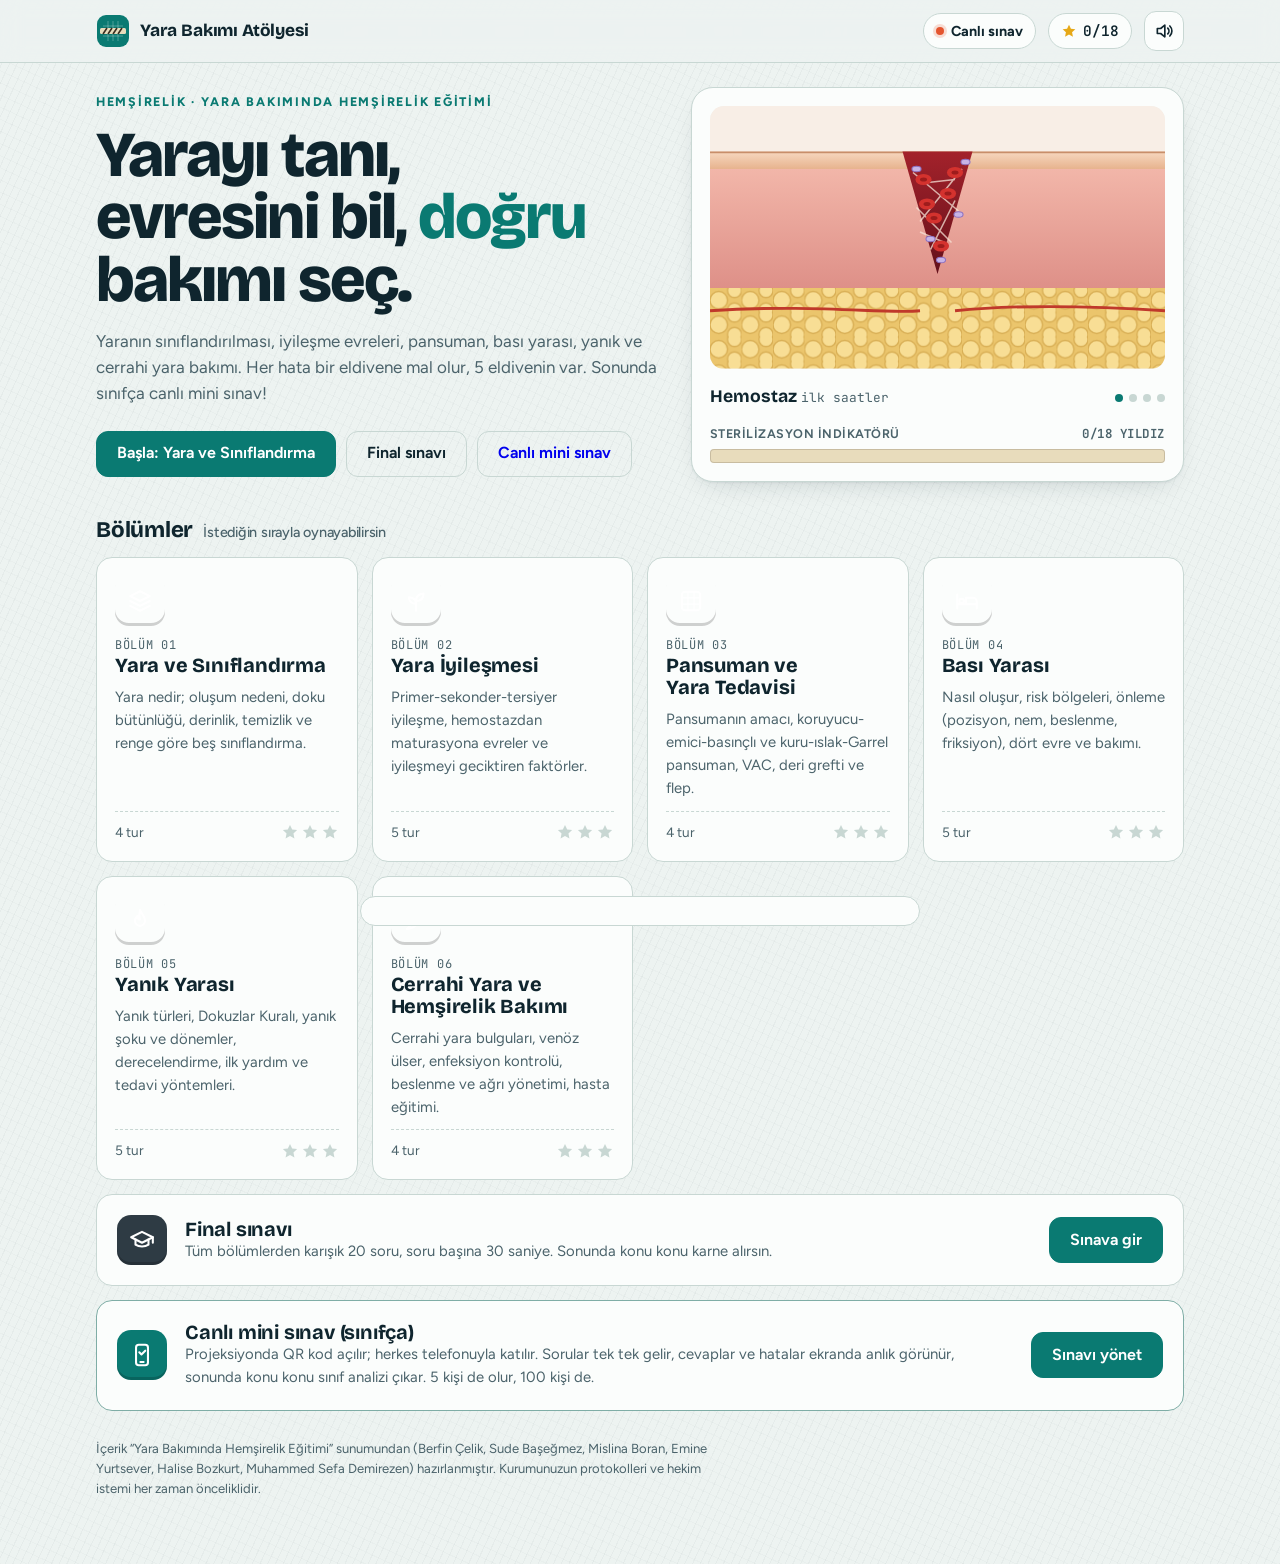
==== commit 799c25b6: "Canlı sınav: telefondan yönetici kumandası, ekranda yönetim çubuğu, istenen anda geç/bitir - Soruyu " ====
--- a/docs/index.html
+++ b/docs/index.html
@@ -144,6 +144,10 @@
 .final-card.live-card{border-color:color-mix(in oklab,var(--teal) 45%,var(--line))}
 .final-card.live-card .lvl-ic{--c:#0A7A72}
 a.btn{text-decoration:none}
+.live-pill{text-decoration:none;color:inherit;gap:7px;font-weight:700}
+.live-pill:hover{border-color:var(--teal)}
+.live-dot{width:8px;height:8px;border-radius:50%;background:#E4552F;box-shadow:0 0 0 3px rgba(228,85,47,.2)}
+@media (max-width:520px){.live-pill{font-size:0;gap:0}.live-pill .live-dot{margin:0}}
 .foot-note{margin-top:28px;font-size:.82rem;color:var(--ink-2);max-width:80ch}
 
 /* ---------- hatırlatma ---------- */
@@ -422,6 +426,7 @@
       <b>Yara Bakımı Atölyesi</b>
     </button>
     <span class="bar-sp"></span>
+    <a class="pill live-pill" href="sinav/" title="Canlı mini sınavı aç (yönetici ekranı)"><span class="live-dot" aria-hidden="true"></span>Canlı sınav</a>
     <span class="pill" id="starPill" title="Toplam yıldız"></span>
     <button class="icon-btn" id="soundBtn" type="button" aria-label="Sesi kapat"></button>
   </div>
